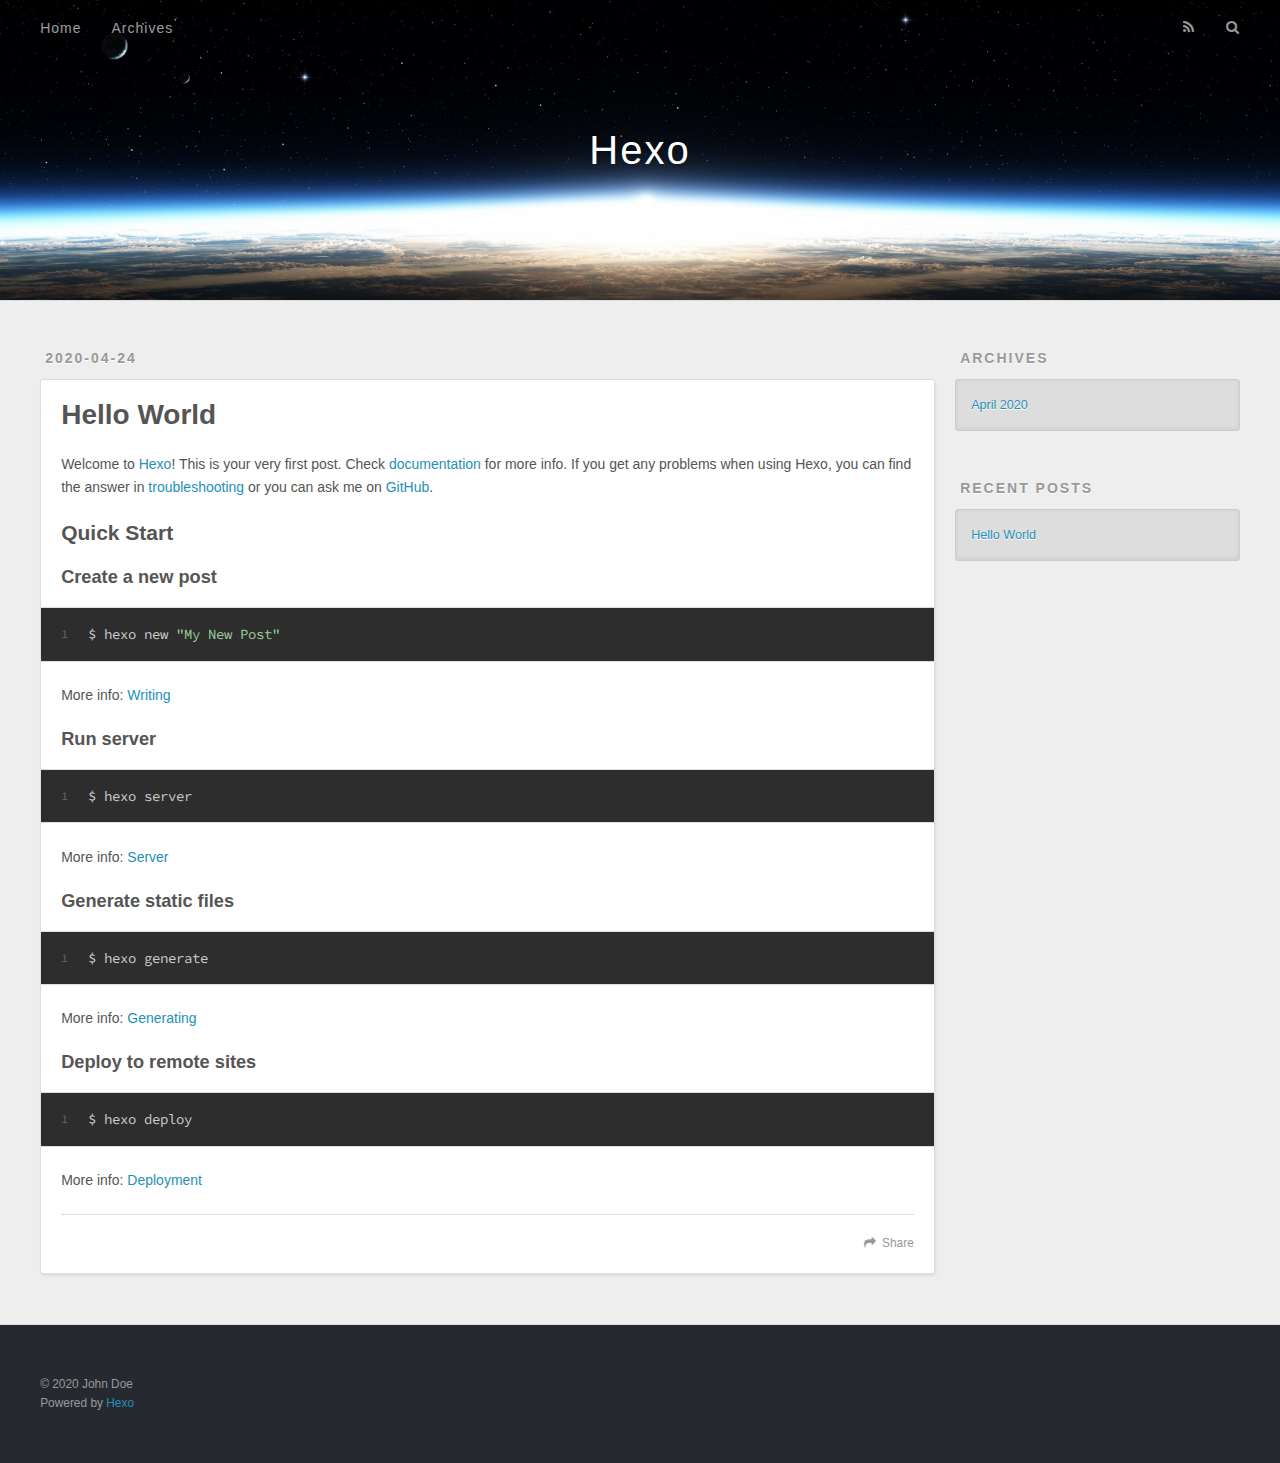
==== index.html @ 661472f0 "Site updated: 2020-04-24 17:27:20" ====
<!DOCTYPE html>
<html>
<head>
  <meta charset="utf-8">
  

  
  <title>Hexo</title>
  <meta name="viewport" content="width=device-width, initial-scale=1, maximum-scale=1">
  <meta property="og:type" content="website">
<meta property="og:title" content="Hexo">
<meta property="og:url" content="http://yoursite.com/index.html">
<meta property="og:site_name" content="Hexo">
<meta property="og:locale" content="en_US">
<meta property="article:author" content="John Doe">
<meta name="twitter:card" content="summary">
  
    <link rel="alternate" href="/atom.xml" title="Hexo" type="application/atom+xml">
  
  
    <link rel="icon" href="/favicon.png">
  
  
    <link href="//fonts.googleapis.com/css?family=Source+Code+Pro" rel="stylesheet" type="text/css">
  
  
<link rel="stylesheet" href="/css/style.css">

<meta name="generator" content="Hexo 4.2.0"></head>

<body>
  <div id="container">
    <div id="wrap">
      <header id="header">
  <div id="banner"></div>
  <div id="header-outer" class="outer">
    <div id="header-title" class="inner">
      <h1 id="logo-wrap">
        <a href="/" id="logo">Hexo</a>
      </h1>
      
    </div>
    <div id="header-inner" class="inner">
      <nav id="main-nav">
        <a id="main-nav-toggle" class="nav-icon"></a>
        
          <a class="main-nav-link" href="/">Home</a>
        
          <a class="main-nav-link" href="/archives">Archives</a>
        
      </nav>
      <nav id="sub-nav">
        
          <a id="nav-rss-link" class="nav-icon" href="/atom.xml" title="RSS Feed"></a>
        
        <a id="nav-search-btn" class="nav-icon" title="Search"></a>
      </nav>
      <div id="search-form-wrap">
        <form action="//google.com/search" method="get" accept-charset="UTF-8" class="search-form"><input type="search" name="q" class="search-form-input" placeholder="Search"><button type="submit" class="search-form-submit">&#xF002;</button><input type="hidden" name="sitesearch" value="http://yoursite.com"></form>
      </div>
    </div>
  </div>
</header>
      <div class="outer">
        <section id="main">
  
    <article id="post-hello-world" class="article article-type-post" itemscope itemprop="blogPost">
  <div class="article-meta">
    <a href="/2020/04/24/hello-world/" class="article-date">
  <time datetime="2020-04-24T09:10:06.999Z" itemprop="datePublished">2020-04-24</time>
</a>
    
  </div>
  <div class="article-inner">
    
    
      <header class="article-header">
        
  
    <h1 itemprop="name">
      <a class="article-title" href="/2020/04/24/hello-world/">Hello World</a>
    </h1>
  

      </header>
    
    <div class="article-entry" itemprop="articleBody">
      
        <p>Welcome to <a href="https://hexo.io/" target="_blank" rel="noopener">Hexo</a>! This is your very first post. Check <a href="https://hexo.io/docs/" target="_blank" rel="noopener">documentation</a> for more info. If you get any problems when using Hexo, you can find the answer in <a href="https://hexo.io/docs/troubleshooting.html" target="_blank" rel="noopener">troubleshooting</a> or you can ask me on <a href="https://github.com/hexojs/hexo/issues" target="_blank" rel="noopener">GitHub</a>.</p>
<h2 id="Quick-Start"><a href="#Quick-Start" class="headerlink" title="Quick Start"></a>Quick Start</h2><h3 id="Create-a-new-post"><a href="#Create-a-new-post" class="headerlink" title="Create a new post"></a>Create a new post</h3><figure class="highlight bash"><table><tr><td class="gutter"><pre><span class="line">1</span><br></pre></td><td class="code"><pre><span class="line">$ hexo new <span class="string">"My New Post"</span></span><br></pre></td></tr></table></figure>

<p>More info: <a href="https://hexo.io/docs/writing.html" target="_blank" rel="noopener">Writing</a></p>
<h3 id="Run-server"><a href="#Run-server" class="headerlink" title="Run server"></a>Run server</h3><figure class="highlight bash"><table><tr><td class="gutter"><pre><span class="line">1</span><br></pre></td><td class="code"><pre><span class="line">$ hexo server</span><br></pre></td></tr></table></figure>

<p>More info: <a href="https://hexo.io/docs/server.html" target="_blank" rel="noopener">Server</a></p>
<h3 id="Generate-static-files"><a href="#Generate-static-files" class="headerlink" title="Generate static files"></a>Generate static files</h3><figure class="highlight bash"><table><tr><td class="gutter"><pre><span class="line">1</span><br></pre></td><td class="code"><pre><span class="line">$ hexo generate</span><br></pre></td></tr></table></figure>

<p>More info: <a href="https://hexo.io/docs/generating.html" target="_blank" rel="noopener">Generating</a></p>
<h3 id="Deploy-to-remote-sites"><a href="#Deploy-to-remote-sites" class="headerlink" title="Deploy to remote sites"></a>Deploy to remote sites</h3><figure class="highlight bash"><table><tr><td class="gutter"><pre><span class="line">1</span><br></pre></td><td class="code"><pre><span class="line">$ hexo deploy</span><br></pre></td></tr></table></figure>

<p>More info: <a href="https://hexo.io/docs/one-command-deployment.html" target="_blank" rel="noopener">Deployment</a></p>

      
    </div>
    <footer class="article-footer">
      <a data-url="http://yoursite.com/2020/04/24/hello-world/" data-id="ck9dz8aa70000ig4uckw71p41" class="article-share-link">Share</a>
      
      
    </footer>
  </div>
  
</article>


  


</section>
        
          <aside id="sidebar">
  
    

  
    

  
    
  
    
  <div class="widget-wrap">
    <h3 class="widget-title">Archives</h3>
    <div class="widget">
      <ul class="archive-list"><li class="archive-list-item"><a class="archive-list-link" href="/archives/2020/04/">April 2020</a></li></ul>
    </div>
  </div>


  
    
  <div class="widget-wrap">
    <h3 class="widget-title">Recent Posts</h3>
    <div class="widget">
      <ul>
        
          <li>
            <a href="/2020/04/24/hello-world/">Hello World</a>
          </li>
        
      </ul>
    </div>
  </div>

  
</aside>
        
      </div>
      <footer id="footer">
  
  <div class="outer">
    <div id="footer-info" class="inner">
      &copy; 2020 John Doe<br>
      Powered by <a href="http://hexo.io/" target="_blank">Hexo</a>
    </div>
  </div>
</footer>
    </div>
    <nav id="mobile-nav">
  
    <a href="/" class="mobile-nav-link">Home</a>
  
    <a href="/archives" class="mobile-nav-link">Archives</a>
  
</nav>
    

<script src="//ajax.googleapis.com/ajax/libs/jquery/2.0.3/jquery.min.js"></script>


  
<link rel="stylesheet" href="/fancybox/jquery.fancybox.css">

  
<script src="/fancybox/jquery.fancybox.pack.js"></script>




<script src="/js/script.js"></script>




  </div>
</body>
</html>
---- css/style.css ----
body {
  width: 100%;
}
body:before,
body:after {
  content: "";
  display: table;
}
body:after {
  clear: both;
}
html,
body,
div,
span,
applet,
object,
iframe,
h1,
h2,
h3,
h4,
h5,
h6,
p,
blockquote,
pre,
a,
abbr,
acronym,
address,
big,
cite,
code,
del,
dfn,
em,
img,
ins,
kbd,
q,
s,
samp,
small,
strike,
strong,
sub,
sup,
tt,
var,
dl,
dt,
dd,
ol,
ul,
li,
fieldset,
form,
label,
legend,
table,
caption,
tbody,
tfoot,
thead,
tr,
th,
td {
  margin: 0;
  padding: 0;
  border: 0;
  outline: 0;
  font-weight: inherit;
  font-style: inherit;
  font-family: inherit;
  font-size: 100%;
  vertical-align: baseline;
}
body {
  line-height: 1;
  color: #000;
  background: #fff;
}
ol,
ul {
  list-style: none;
}
table {
  border-collapse: separate;
  border-spacing: 0;
  vertical-align: middle;
}
caption,
th,
td {
  text-align: left;
  font-weight: normal;
  vertical-align: middle;
}
a img {
  border: none;
}
input,
button {
  margin: 0;
  padding: 0;
}
input::-moz-focus-inner,
button::-moz-focus-inner {
  border: 0;
  padding: 0;
}
@font-face {
  font-family: FontAwesome;
  font-style: normal;
  font-weight: normal;
  src: url("fonts/fontawesome-webfont.eot?v=#4.0.3");
  src: url("fonts/fontawesome-webfont.eot?#iefix&v=#4.0.3") format("embedded-opentype"), url("fonts/fontawesome-webfont.woff?v=#4.0.3") format("woff"), url("fonts/fontawesome-webfont.ttf?v=#4.0.3") format("truetype"), url("fonts/fontawesome-webfont.svg#fontawesomeregular?v=#4.0.3") format("svg");
}
html,
body,
#container {
  height: 100%;
}
body {
  background: #eee;
  font: 14px -apple-system, BlinkMacSystemFont, "Segoe UI", "Roboto", "Oxygen", "Ubuntu", "Cantarell", "Fira Sans", "Droid Sans", "Helvetica Neue", sans-serif;
  -webkit-text-size-adjust: 100%;
}
.outer {
  max-width: 1220px;
  margin: 0 auto;
  padding: 0 20px;
}
.outer:before,
.outer:after {
  content: "";
  display: table;
}
.outer:after {
  clear: both;
}
.inner {
  display: inline;
  float: left;
  width: 98.33333333333333%;
  margin: 0 0.833333333333333%;
}
.left,
.alignleft {
  float: left;
}
.right,
.alignright {
  float: right;
}
.clear {
  clear: both;
}
#container {
  position: relative;
}
.mobile-nav-on {
  overflow: hidden;
}
#wrap {
  height: 100%;
  width: 100%;
  position: absolute;
  top: 0;
  left: 0;
  -webkit-transition: 0.2s ease-out;
  -moz-transition: 0.2s ease-out;
  -ms-transition: 0.2s ease-out;
  transition: 0.2s ease-out;
  z-index: 1;
  background: #eee;
}
.mobile-nav-on #wrap {
  left: 280px;
}
@media screen and (min-width: 768px) {
  #main {
    display: inline;
    float: left;
    width: 73.33333333333333%;
    margin: 0 0.833333333333333%;
  }
}
.article-date,
.article-category-link,
.archive-year,
.widget-title {
  text-decoration: none;
  text-transform: uppercase;
  letter-spacing: 2px;
  color: #999;
  margin-bottom: 1em;
  margin-left: 5px;
  line-height: 1em;
  text-shadow: 0 1px #fff;
  font-weight: bold;
}
.article-inner,
.archive-article-inner {
  background: #fff;
  -webkit-box-shadow: 1px 2px 3px #ddd;
  box-shadow: 1px 2px 3px #ddd;
  border: 1px solid #ddd;
  border-radius: 3px;
}
.article-entry h1,
.widget h1 {
  font-size: 2em;
}
.article-entry h2,
.widget h2 {
  font-size: 1.5em;
}
.article-entry h3,
.widget h3 {
  font-size: 1.3em;
}
.article-entry h4,
.widget h4 {
  font-size: 1.2em;
}
.article-entry h5,
.widget h5 {
  font-size: 1em;
}
.article-entry h6,
.widget h6 {
  font-size: 1em;
  color: #999;
}
.article-entry hr,
.widget hr {
  border: 1px dashed #ddd;
}
.article-entry strong,
.widget strong {
  font-weight: bold;
}
.article-entry em,
.widget em,
.article-entry cite,
.widget cite {
  font-style: italic;
}
.article-entry sup,
.widget sup,
.article-entry sub,
.widget sub {
  font-size: 0.75em;
  line-height: 0;
  position: relative;
  vertical-align: baseline;
}
.article-entry sup,
.widget sup {
  top: -0.5em;
}
.article-entry sub,
.widget sub {
  bottom: -0.2em;
}
.article-entry small,
.widget small {
  font-size: 0.85em;
}
.article-entry acronym,
.widget acronym,
.article-entry abbr,
.widget abbr {
  border-bottom: 1px dotted;
}
.article-entry ul,
.widget ul,
.article-entry ol,
.widget ol,
.article-entry dl,
.widget dl {
  margin: 0 20px;
  line-height: 1.6em;
}
.article-entry ul ul,
.widget ul ul,
.article-entry ol ul,
.widget ol ul,
.article-entry ul ol,
.widget ul ol,
.article-entry ol ol,
.widget ol ol {
  margin-top: 0;
  margin-bottom: 0;
}
.article-entry ul,
.widget ul {
  list-style: disc;
}
.article-entry ol,
.widget ol {
  list-style: decimal;
}
.article-entry dt,
.widget dt {
  font-weight: bold;
}
#header {
  height: 300px;
  position: relative;
  border-bottom: 1px solid #ddd;
}
#header:before,
#header:after {
  content: "";
  position: absolute;
  left: 0;
  right: 0;
  height: 40px;
}
#header:before {
  top: 0;
  background: -webkit-linear-gradient(rgba(0,0,0,0.2), transparent);
  background: -moz-linear-gradient(rgba(0,0,0,0.2), transparent);
  background: -ms-linear-gradient(rgba(0,0,0,0.2), transparent);
  background: linear-gradient(rgba(0,0,0,0.2), transparent);
}
#header:after {
  bottom: 0;
  background: -webkit-linear-gradient(transparent, rgba(0,0,0,0.2));
  background: -moz-linear-gradient(transparent, rgba(0,0,0,0.2));
  background: -ms-linear-gradient(transparent, rgba(0,0,0,0.2));
  background: linear-gradient(transparent, rgba(0,0,0,0.2));
}
#header-outer {
  height: 100%;
  position: relative;
}
#header-inner {
  position: relative;
  overflow: hidden;
}
#banner {
  position: absolute;
  top: 0;
  left: 0;
  width: 100%;
  height: 100%;
  background: url("images/banner.jpg") center #000;
  -webkit-background-size: cover;
  -moz-background-size: cover;
  background-size: cover;
  z-index: -1;
}
#header-title {
  text-align: center;
  height: 40px;
  position: absolute;
  top: 50%;
  left: 0;
  margin-top: -20px;
}
#logo,
#subtitle {
  text-decoration: none;
  color: #fff;
  font-weight: 300;
  text-shadow: 0 1px 4px rgba(0,0,0,0.3);
}
#logo {
  font-size: 40px;
  line-height: 40px;
  letter-spacing: 2px;
}
#subtitle {
  font-size: 16px;
  line-height: 16px;
  letter-spacing: 1px;
}
#subtitle-wrap {
  margin-top: 16px;
}
#main-nav {
  float: left;
  margin-left: -15px;
}
.nav-icon,
.main-nav-link {
  float: left;
  color: #fff;
  opacity: 0.6;
  text-decoration: none;
  text-shadow: 0 1px rgba(0,0,0,0.2);
  -webkit-transition: opacity 0.2s;
  -moz-transition: opacity 0.2s;
  -ms-transition: opacity 0.2s;
  transition: opacity 0.2s;
  display: block;
  padding: 20px 15px;
}
.nav-icon:hover,
.main-nav-link:hover {
  opacity: 1;
}
.nav-icon {
  font-family: FontAwesome;
  text-align: center;
  font-size: 14px;
  width: 14px;
  height: 14px;
  padding: 20px 15px;
  position: relative;
  cursor: pointer;
}
.main-nav-link {
  font-weight: 300;
  letter-spacing: 1px;
}
@media screen and (max-width: 479px) {
  .main-nav-link {
    display: none;
  }
}
#main-nav-toggle {
  display: none;
}
#main-nav-toggle:before {
  content: "\f0c9";
}
@media screen and (max-width: 479px) {
  #main-nav-toggle {
    display: block;
  }
}
#sub-nav {
  float: right;
  margin-right: -15px;
}
#nav-rss-link:before {
  content: "\f09e";
}
#nav-search-btn:before {
  content: "\f002";
}
#search-form-wrap {
  position: absolute;
  top: 15px;
  width: 150px;
  height: 30px;
  right: -150px;
  opacity: 0;
  -webkit-transition: 0.2s ease-out;
  -moz-transition: 0.2s ease-out;
  -ms-transition: 0.2s ease-out;
  transition: 0.2s ease-out;
}
#search-form-wrap.on {
  opacity: 1;
  right: 0;
}
@media screen and (max-width: 479px) {
  #search-form-wrap {
    width: 100%;
    right: -100%;
  }
}
.search-form {
  position: absolute;
  top: 0;
  left: 0;
  right: 0;
  background: #fff;
  padding: 5px 15px;
  border-radius: 15px;
  -webkit-box-shadow: 0 0 10px rgba(0,0,0,0.3);
  box-shadow: 0 0 10px rgba(0,0,0,0.3);
}
.search-form-input {
  border: none;
  background: none;
  color: #555;
  width: 100%;
  font: 13px -apple-system, BlinkMacSystemFont, "Segoe UI", "Roboto", "Oxygen", "Ubuntu", "Cantarell", "Fira Sans", "Droid Sans", "Helvetica Neue", sans-serif;
  outline: none;
}
.search-form-input::-webkit-search-results-decoration,
.search-form-input::-webkit-search-cancel-button {
  -webkit-appearance: none;
}
.search-form-submit {
  position: absolute;
  top: 50%;
  right: 10px;
  margin-top: -7px;
  font: 13px FontAwesome;
  border: none;
  background: none;
  color: #bbb;
  cursor: pointer;
}
.search-form-submit:hover,
.search-form-submit:focus {
  color: #777;
}
.article {
  margin: 50px 0;
}
.article-inner {
  overflow: hidden;
}
.article-meta:before,
.article-meta:after {
  content: "";
  display: table;
}
.article-meta:after {
  clear: both;
}
.article-date {
  float: left;
}
.article-category {
  float: left;
  line-height: 1em;
  color: #ccc;
  text-shadow: 0 1px #fff;
  margin-left: 8px;
}
.article-category:before {
  content: "\2022";
}
.article-category-link {
  margin: 0 12px 1em;
}
.article-header {
  padding: 20px 20px 0;
}
.article-title {
  text-decoration: none;
  font-size: 2em;
  font-weight: bold;
  color: #555;
  line-height: 1.1em;
  -webkit-transition: color 0.2s;
  -moz-transition: color 0.2s;
  -ms-transition: color 0.2s;
  transition: color 0.2s;
}
a.article-title:hover {
  color: #258fb8;
}
.article-entry {
  color: #555;
  padding: 0 20px;
}
.article-entry:before,
.article-entry:after {
  content: "";
  display: table;
}
.article-entry:after {
  clear: both;
}
.article-entry p,
.article-entry table {
  line-height: 1.6em;
  margin: 1.6em 0;
}
.article-entry h1,
.article-entry h2,
.article-entry h3,
.article-entry h4,
.article-entry h5,
.article-entry h6 {
  font-weight: bold;
}
.article-entry h1,
.article-entry h2,
.article-entry h3,
.article-entry h4,
.article-entry h5,
.article-entry h6 {
  line-height: 1.1em;
  margin: 1.1em 0;
}
.article-entry a {
  color: #258fb8;
  text-decoration: none;
}
.article-entry a:hover {
  text-decoration: underline;
}
.article-entry ul,
.article-entry ol,
.article-entry dl {
  margin-top: 1.6em;
  margin-bottom: 1.6em;
}
.article-entry img,
.article-entry video {
  max-width: 100%;
  height: auto;
  display: block;
  margin: auto;
}
.article-entry iframe {
  border: none;
}
.article-entry table {
  width: 100%;
  border-collapse: collapse;
  border-spacing: 0;
}
.article-entry th {
  font-weight: bold;
  border-bottom: 3px solid #ddd;
  padding-bottom: 0.5em;
}
.article-entry td {
  border-bottom: 1px solid #ddd;
  padding: 10px 0;
}
.article-entry blockquote {
  font-family: Georgia, "Times New Roman", serif;
  font-size: 1.4em;
  margin: 1.6em 20px;
  text-align: center;
}
.article-entry blockquote footer {
  font-size: 14px;
  margin: 1.6em 0;
  font-family: -apple-system, BlinkMacSystemFont, "Segoe UI", "Roboto", "Oxygen", "Ubuntu", "Cantarell", "Fira Sans", "Droid Sans", "Helvetica Neue", sans-serif;
}
.article-entry blockquote footer cite:before {
  content: "—";
  padding: 0 0.5em;
}
.article-entry .pullquote {
  text-align: left;
  width: 45%;
  margin: 0;
}
.article-entry .pullquote.left {
  margin-left: 0.5em;
  margin-right: 1em;
}
.article-entry .pullquote.right {
  margin-right: 0.5em;
  margin-left: 1em;
}
.article-entry .caption {
  color: #999;
  display: block;
  font-size: 0.9em;
  margin-top: 0.5em;
  position: relative;
  text-align: center;
}
.article-entry .video-container {
  position: relative;
  padding-top: 56.25%;
  height: 0;
  overflow: hidden;
}
.article-entry .video-container iframe,
.article-entry .video-container object,
.article-entry .video-container embed {
  position: absolute;
  top: 0;
  left: 0;
  width: 100%;
  height: 100%;
  margin-top: 0;
}
.article-more-link a {
  display: inline-block;
  line-height: 1em;
  padding: 6px 15px;
  border-radius: 15px;
  background: #eee;
  color: #999;
  text-shadow: 0 1px #fff;
  text-decoration: none;
}
.article-more-link a:hover {
  background: #258fb8;
  color: #fff;
  text-decoration: none;
  text-shadow: 0 1px #1e7293;
}
.article-footer {
  font-size: 0.85em;
  line-height: 1.6em;
  border-top: 1px solid #ddd;
  padding-top: 1.6em;
  margin: 0 20px 20px;
}
.article-footer:before,
.article-footer:after {
  content: "";
  display: table;
}
.article-footer:after {
  clear: both;
}
.article-footer a {
  color: #999;
  text-decoration: none;
}
.article-footer a:hover {
  color: #555;
}
.article-tag-list-item {
  float: left;
  margin-right: 10px;
}
.article-tag-list-link:before {
  content: "#";
}
.article-comment-link {
  float: right;
}
.article-comment-link:before {
  content: "\f075";
  font-family: FontAwesome;
  padding-right: 8px;
}
.article-share-link {
  cursor: pointer;
  float: right;
  margin-left: 20px;
}
.article-share-link:before {
  content: "\f064";
  font-family: FontAwesome;
  padding-right: 6px;
}
#article-nav {
  position: relative;
}
#article-nav:before,
#article-nav:after {
  content: "";
  display: table;
}
#article-nav:after {
  clear: both;
}
@media screen and (min-width: 768px) {
  #article-nav {
    margin: 50px 0;
  }
  #article-nav:before {
    width: 8px;
    height: 8px;
    position: absolute;
    top: 50%;
    left: 50%;
    margin-top: -4px;
    margin-left: -4px;
    content: "";
    border-radius: 50%;
    background: #ddd;
    -webkit-box-shadow: 0 1px 2px #fff;
    box-shadow: 0 1px 2px #fff;
  }
}
.article-nav-link-wrap {
  text-decoration: none;
  text-shadow: 0 1px #fff;
  color: #999;
  -webkit-box-sizing: border-box;
  -moz-box-sizing: border-box;
  box-sizing: border-box;
  margin-top: 50px;
  text-align: center;
  display: block;
}
.article-nav-link-wrap:hover {
  color: #555;
}
@media screen and (min-width: 768px) {
  .article-nav-link-wrap {
    width: 50%;
    margin-top: 0;
  }
}
@media screen and (min-width: 768px) {
  #article-nav-newer {
    float: left;
    text-align: right;
    padding-right: 20px;
  }
}
@media screen and (min-width: 768px) {
  #article-nav-older {
    float: right;
    text-align: left;
    padding-left: 20px;
  }
}
.article-nav-caption {
  text-transform: uppercase;
  letter-spacing: 2px;
  color: #ddd;
  line-height: 1em;
  font-weight: bold;
}
#article-nav-newer .article-nav-caption {
  margin-right: -2px;
}
.article-nav-title {
  font-size: 0.85em;
  line-height: 1.6em;
  margin-top: 0.5em;
}
.article-share-box {
  position: absolute;
  display: none;
  background: #fff;
  -webkit-box-shadow: 1px 2px 10px rgba(0,0,0,0.2);
  box-shadow: 1px 2px 10px rgba(0,0,0,0.2);
  border-radius: 3px;
  margin-left: -145px;
  overflow: hidden;
  z-index: 1;
}
.article-share-box.on {
  display: block;
}
.article-share-input {
  width: 100%;
  background: none;
  -webkit-box-sizing: border-box;
  -moz-box-sizing: border-box;
  box-sizing: border-box;
  font: 14px -apple-system, BlinkMacSystemFont, "Segoe UI", "Roboto", "Oxygen", "Ubuntu", "Cantarell", "Fira Sans", "Droid Sans", "Helvetica Neue", sans-serif;
  padding: 0 15px;
  color: #555;
  outline: none;
  border: 1px solid #ddd;
  border-radius: 3px 3px 0 0;
  height: 36px;
  line-height: 36px;
}
.article-share-links {
  background: #eee;
}
.article-share-links:before,
.article-share-links:after {
  content: "";
  display: table;
}
.article-share-links:after {
  clear: both;
}
.article-share-twitter,
.article-share-facebook,
.article-share-pinterest,
.article-share-google {
  width: 50px;
  height: 36px;
  display: block;
  float: left;
  position: relative;
  color: #999;
  text-shadow: 0 1px #fff;
}
.article-share-twitter:before,
.article-share-facebook:before,
.article-share-pinterest:before,
.article-share-google:before {
  font-size: 20px;
  font-family: FontAwesome;
  width: 20px;
  height: 20px;
  position: absolute;
  top: 50%;
  left: 50%;
  margin-top: -10px;
  margin-left: -10px;
  text-align: center;
}
.article-share-twitter:hover,
.article-share-facebook:hover,
.article-share-pinterest:hover,
.article-share-google:hover {
  color: #fff;
}
.article-share-twitter:before {
  content: "\f099";
}
.article-share-twitter:hover {
  background: #00aced;
  text-shadow: 0 1px #008abe;
}
.article-share-facebook:before {
  content: "\f09a";
}
.article-share-facebook:hover {
  background: #3b5998;
  text-shadow: 0 1px #2f477a;
}
.article-share-pinterest:before {
  content: "\f0d2";
}
.article-share-pinterest:hover {
  background: #cb2027;
  text-shadow: 0 1px #a21a1f;
}
.article-share-google:before {
  content: "\f0d5";
}
.article-share-google:hover {
  background: #dd4b39;
  text-shadow: 0 1px #be3221;
}
.article-gallery {
  background: #000;
  position: relative;
}
.article-gallery-photos {
  position: relative;
  overflow: hidden;
}
.article-gallery-img {
  display: none;
  max-width: 100%;
}
.article-gallery-img:first-child {
  display: block;
}
.article-gallery-img.loaded {
  position: absolute;
  display: block;
}
.article-gallery-img img {
  display: block;
  max-width: 100%;
  margin: 0 auto;
}
#comments {
  background: #fff;
  -webkit-box-shadow: 1px 2px 3px #ddd;
  box-shadow: 1px 2px 3px #ddd;
  padding: 20px;
  border: 1px solid #ddd;
  border-radius: 3px;
  margin: 50px 0;
}
#comments a {
  color: #258fb8;
}
.archives-wrap {
  margin: 50px 0;
}
.archives:before,
.archives:after {
  content: "";
  display: table;
}
.archives:after {
  clear: both;
}
.archive-year-wrap {
  margin-bottom: 1em;
}
.archives {
  -webkit-column-gap: 10px;
  -moz-column-gap: 10px;
  column-gap: 10px;
}
@media screen and (min-width: 480px) and (max-width: 767px) {
  .archives {
    -webkit-column-count: 2;
    -moz-column-count: 2;
    column-count: 2;
  }
}
@media screen and (min-width: 768px) {
  .archives {
    -webkit-column-count: 3;
    -moz-column-count: 3;
    column-count: 3;
  }
}
.archive-article {
  -webkit-column-break-inside: avoid;
  page-break-inside: avoid;
  overflow: hidden;
  break-inside: avoid-column;
}
.archive-article-inner {
  padding: 10px;
  margin-bottom: 15px;
}
.archive-article-title {
  text-decoration: none;
  font-weight: bold;
  color: #555;
  -webkit-transition: color 0.2s;
  -moz-transition: color 0.2s;
  -ms-transition: color 0.2s;
  transition: color 0.2s;
  line-height: 1.6em;
}
.archive-article-title:hover {
  color: #258fb8;
}
.archive-article-footer {
  margin-top: 1em;
}
.archive-article-date {
  color: #999;
  text-decoration: none;
  font-size: 0.85em;
  line-height: 1em;
  margin-bottom: 0.5em;
  display: block;
}
#page-nav {
  margin: 50px auto;
  background: #fff;
  -webkit-box-shadow: 1px 2px 3px #ddd;
  box-shadow: 1px 2px 3px #ddd;
  border: 1px solid #ddd;
  border-radius: 3px;
  text-align: center;
  color: #999;
  overflow: hidden;
}
#page-nav:before,
#page-nav:after {
  content: "";
  display: table;
}
#page-nav:after {
  clear: both;
}
#page-nav a,
#page-nav span {
  padding: 10px 20px;
  line-height: 1;
  height: 2ex;
}
#page-nav a {
  color: #999;
  text-decoration: none;
}
#page-nav a:hover {
  background: #999;
  color: #fff;
}
#page-nav .prev {
  float: left;
}
#page-nav .next {
  float: right;
}
#page-nav .page-number {
  display: inline-block;
}
@media screen and (max-width: 479px) {
  #page-nav .page-number {
    display: none;
  }
}
#page-nav .current {
  color: #555;
  font-weight: bold;
}
#page-nav .space {
  color: #ddd;
}
#footer {
  background: #262a30;
  padding: 50px 0;
  border-top: 1px solid #ddd;
  color: #999;
}
#footer a {
  color: #258fb8;
  text-decoration: none;
}
#footer a:hover {
  text-decoration: underline;
}
#footer-info {
  line-height: 1.6em;
  font-size: 0.85em;
}
.article-entry pre,
.article-entry .highlight {
  background: #2d2d2d;
  margin: 0 -20px;
  padding: 15px 20px;
  border-style: solid;
  border-color: #ddd;
  border-width: 1px 0;
  overflow: auto;
  color: #ccc;
  line-height: 22.400000000000002px;
}
.article-entry .highlight .gutter pre,
.article-entry .gist .gist-file .gist-data .line-numbers {
  color: #666;
  font-size: 0.85em;
}
.article-entry pre,
.article-entry code {
  font-family: "Source Code Pro", Consolas, Monaco, Menlo, Consolas, monospace;
}
.article-entry code {
  background: #eee;
  text-shadow: 0 1px #fff;
  padding: 0 0.3em;
}
.article-entry pre code {
  background: none;
  text-shadow: none;
  padding: 0;
}
.article-entry .highlight pre {
  border: none;
  margin: 0;
  padding: 0;
}
.article-entry .highlight table {
  margin: 0;
  width: auto;
}
.article-entry .highlight td {
  border: none;
  padding: 0;
}
.article-entry .highlight figcaption {
  font-size: 0.85em;
  color: #999;
  line-height: 1em;
  margin-bottom: 1em;
}
.article-entry .highlight figcaption:before,
.article-entry .highlight figcaption:after {
  content: "";
  display: table;
}
.article-entry .highlight figcaption:after {
  clear: both;
}
.article-entry .highlight figcaption a {
  float: right;
}
.article-entry .highlight .gutter pre {
  text-align: right;
  padding-right: 20px;
}
.article-entry .highlight .line {
  height: 22.400000000000002px;
}
.article-entry .highlight .line.marked {
  background: #515151;
}
.article-entry .gist {
  margin: 0 -20px;
  border-style: solid;
  border-color: #ddd;
  border-width: 1px 0;
  background: #2d2d2d;
  padding: 15px 20px 15px 0;
}
.article-entry .gist .gist-file {
  border: none;
  font-family: "Source Code Pro", Consolas, Monaco, Menlo, Consolas, monospace;
  margin: 0;
}
.article-entry .gist .gist-file .gist-data {
  background: none;
  border: none;
}
.article-entry .gist .gist-file .gist-data .line-numbers {
  background: none;
  border: none;
  padding: 0 20px 0 0;
}
.article-entry .gist .gist-file .gist-data .line-data {
  padding: 0 !important;
}
.article-entry .gist .gist-file .highlight {
  margin: 0;
  padding: 0;
  border: none;
}
.article-entry .gist .gist-file .gist-meta {
  background: #2d2d2d;
  color: #999;
  font: 0.85em -apple-system, BlinkMacSystemFont, "Segoe UI", "Roboto", "Oxygen", "Ubuntu", "Cantarell", "Fira Sans", "Droid Sans", "Helvetica Neue", sans-serif;
  text-shadow: 0 0;
  padding: 0;
  margin-top: 1em;
  margin-left: 20px;
}
.article-entry .gist .gist-file .gist-meta a {
  color: #258fb8;
  font-weight: normal;
}
.article-entry .gist .gist-file .gist-meta a:hover {
  text-decoration: underline;
}
pre .comment,
pre .title {
  color: #999;
}
pre .variable,
pre .attribute,
pre .tag,
pre .regexp,
pre .ruby .constant,
pre .xml .tag .title,
pre .xml .pi,
pre .xml .doctype,
pre .html .doctype,
pre .css .id,
pre .css .class,
pre .css .pseudo {
  color: #f2777a;
}
pre .number,
pre .preprocessor,
pre .built_in,
pre .literal,
pre .params,
pre .constant {
  color: #f99157;
}
pre .class,
pre .ruby .class .title,
pre .css .rules .attribute {
  color: #9c9;
}
pre .string,
pre .value,
pre .inheritance,
pre .header,
pre .ruby .symbol,
pre .xml .cdata {
  color: #9c9;
}
pre .css .hexcolor {
  color: #6cc;
}
pre .function,
pre .python .decorator,
pre .python .title,
pre .ruby .function .title,
pre .ruby .title .keyword,
pre .perl .sub,
pre .javascript .title,
pre .coffeescript .title {
  color: #69c;
}
pre .keyword,
pre .javascript .function {
  color: #c9c;
}
@media screen and (max-width: 479px) {
  #mobile-nav {
    position: absolute;
    top: 0;
    left: 0;
    width: 280px;
    height: 100%;
    background: #191919;
    border-right: 1px solid #fff;
  }
}
@media screen and (max-width: 479px) {
  .mobile-nav-link {
    display: block;
    color: #999;
    text-decoration: none;
    padding: 15px 20px;
    font-weight: bold;
  }
  .mobile-nav-link:hover {
    color: #fff;
  }
}
@media screen and (min-width: 768px) {
  #sidebar {
    display: inline;
    float: left;
    width: 23.333333333333332%;
    margin: 0 0.833333333333333%;
  }
}
.widget-wrap {
  margin: 50px 0;
}
.widget {
  color: #777;
  text-shadow: 0 1px #fff;
  background: #ddd;
  -webkit-box-shadow: 0 -1px 4px #ccc inset;
  box-shadow: 0 -1px 4px #ccc inset;
  border: 1px solid #ccc;
  padding: 15px;
  border-radius: 3px;
}
.widget a {
  color: #258fb8;
  text-decoration: none;
}
.widget a:hover {
  text-decoration: underline;
}
.widget ul ul,
.widget ol ul,
.widget dl ul,
.widget ul ol,
.widget ol ol,
.widget dl ol,
.widget ul dl,
.widget ol dl,
.widget dl dl {
  margin-left: 15px;
  list-style: disc;
}
.widget {
  line-height: 1.6em;
  word-wrap: break-word;
  font-size: 0.9em;
}
.widget ul,
.widget ol {
  list-style: none;
  margin: 0;
}
.widget ul ul,
.widget ol ul,
.widget ul ol,
.widget ol ol {
  margin: 0 20px;
}
.widget ul ul,
.widget ol ul {
  list-style: disc;
}
.widget ul ol,
.widget ol ol {
  list-style: decimal;
}
.category-list-count,
.tag-list-count,
.archive-list-count {
  padding-left: 5px;
  color: #999;
  font-size: 0.85em;
}
.category-list-count:before,
.tag-list-count:before,
.archive-list-count:before {
  content: "(";
}
.category-list-count:after,
.tag-list-count:after,
.archive-list-count:after {
  content: ")";
}
.tagcloud a {
  margin-right: 5px;
  display: inline-block;
}
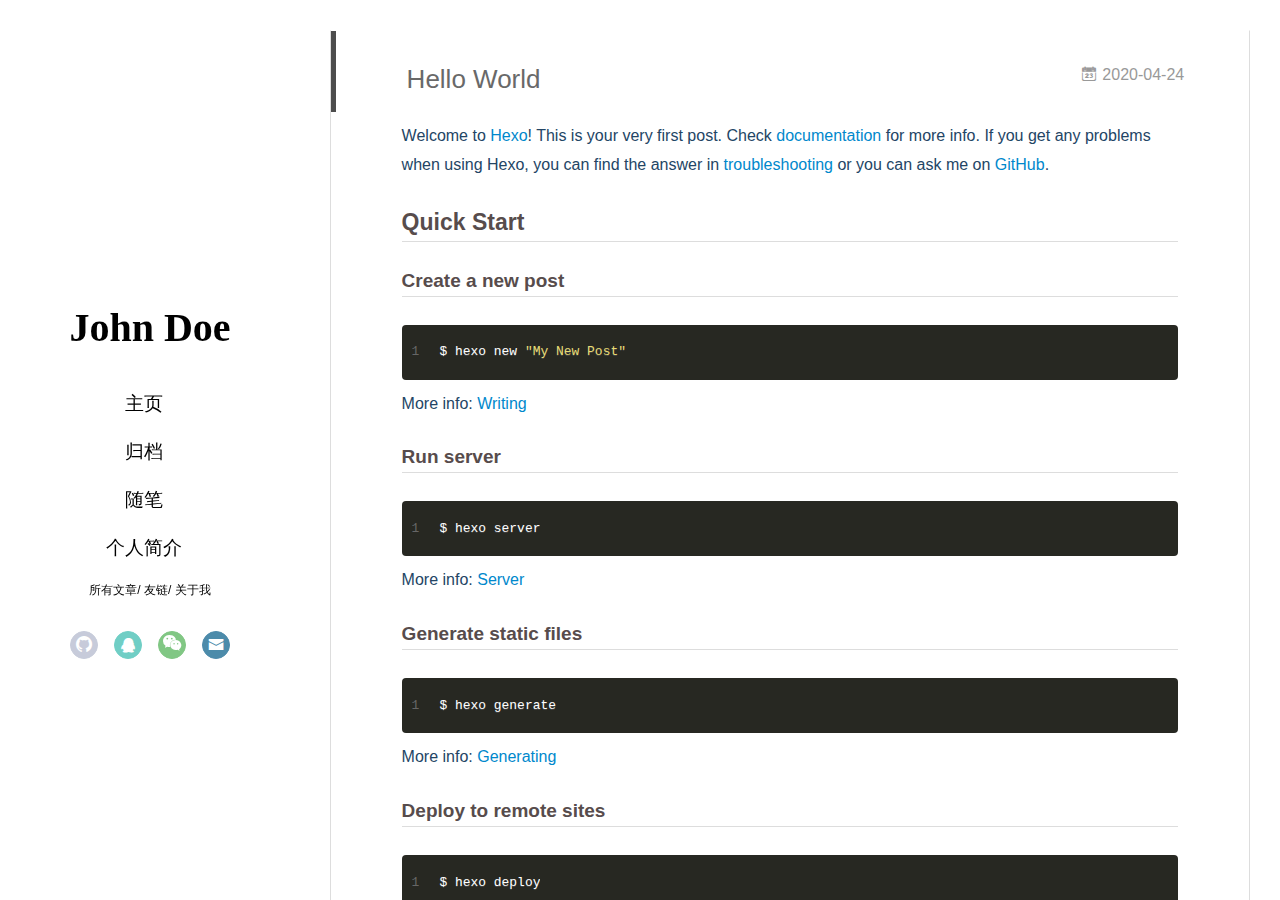
==== commit bfcd385d: "Site updated: 2020-04-24 17:28:37" ====
--- a/index.html
+++ b/index.html
@@ -3,8 +3,9 @@
 <head>
   <meta charset="utf-8">
   
-
-  
+  <meta name="renderer" content="webkit">
+  <meta http-equiv="X-UA-Compatible" content="IE=edge" >
+  <link rel="dns-prefetch" href="http://yoursite.com">
   <title>Hexo</title>
   <meta name="viewport" content="width=device-width, initial-scale=1, maximum-scale=1">
   <meta property="og:type" content="website">
@@ -15,76 +16,222 @@
 <meta property="article:author" content="John Doe">
 <meta name="twitter:card" content="summary">
   
-    <link rel="alternate" href="/atom.xml" title="Hexo" type="application/atom+xml">
-  
-  
-    <link rel="icon" href="/favicon.png">
-  
-  
-    <link href="//fonts.googleapis.com/css?family=Source+Code+Pro" rel="stylesheet" type="text/css">
-  
-  
-<link rel="stylesheet" href="/css/style.css">
+    <link rel="alternative" href="/atom.xml" title="Hexo" type="application/atom+xml">
+  
+  
+  <link rel="stylesheet" type="text/css" href="/./main.0cf68a.css">
+  <style type="text/css">
+  
+    #container.show {
+      background: radial-gradient(#00000 1, #00000 0.6);
+    }
+  </style>
+  
+
+  
 
 <meta name="generator" content="Hexo 4.2.0"></head>
 
 <body>
-  <div id="container">
-    <div id="wrap">
-      <header id="header">
-  <div id="banner"></div>
-  <div id="header-outer" class="outer">
-    <div id="header-title" class="inner">
-      <h1 id="logo-wrap">
-        <a href="/" id="logo">Hexo</a>
-      </h1>
-      
-    </div>
-    <div id="header-inner" class="inner">
-      <nav id="main-nav">
-        <a id="main-nav-toggle" class="nav-icon"></a>
-        
-          <a class="main-nav-link" href="/">Home</a>
-        
-          <a class="main-nav-link" href="/archives">Archives</a>
-        
-      </nav>
-      <nav id="sub-nav">
-        
-          <a id="nav-rss-link" class="nav-icon" href="/atom.xml" title="RSS Feed"></a>
-        
-        <a id="nav-search-btn" class="nav-icon" title="Search"></a>
-      </nav>
-      <div id="search-form-wrap">
-        <form action="//google.com/search" method="get" accept-charset="UTF-8" class="search-form"><input type="search" name="q" class="search-form-input" placeholder="Search"><button type="submit" class="search-form-submit">&#xF002;</button><input type="hidden" name="sitesearch" value="http://yoursite.com"></form>
-      </div>
-    </div>
-  </div>
-</header>
-      <div class="outer">
-        <section id="main">
-  
-    <article id="post-hello-world" class="article article-type-post" itemscope itemprop="blogPost">
-  <div class="article-meta">
-    <a href="/2020/04/24/hello-world/" class="article-date">
-  <time datetime="2020-04-24T09:10:06.999Z" itemprop="datePublished">2020-04-24</time>
-</a>
-    
-  </div>
+  <div id="container" q-class="show:isCtnShow">
+    <canvas id="anm-canvas" class="anm-canvas"></canvas>
+    <div class="left-col" q-class="show:isShow">
+      
+
+<!-- 左侧边栏（上半部分）不设置背景颜色开始 -->
+
+<div class="overlay" style="background: #00000">
+
+<!--  <div class="overlay" >  --> 
+
+<!-- 左侧边栏（上半部分）不设置背景颜色结束 -->
+
+</div>
+<div class="intrude-less">
+	<header id="header" class="inner">
+		<a href="/" class="profilepic">
+			<img src="" class="js-avatar">
+		</a>
+		<hgroup>
+		  <h1 class="header-author" style="font-weight:700"><a href="/">John Doe</a></h1>
+		</hgroup>
+		
+
+
+		<nav class="header-menu">
+			<ul>
+			
+				<li style="margin-bottom: 15px;font-weight:500"><a href="/">主页</a></li>
+	        
+				<li style="margin-bottom: 15px;font-weight:500"><a href="/archives/index.html">归档</a></li>
+	        
+				<li style="margin-bottom: 15px;font-weight:500"><a href="/tags/%E9%9A%8F%E7%AC%94/">随笔</a></li>
+	        
+				<li style="margin-bottom: 15px;font-weight:500"><a href="/">个人简介</a></li>
+	        
+			</ul>
+		</nav>
+
+
+<!-- 设置总文章数开始 -->
+		<!-- <nav>
+   			 总文章数 1
+		</nav> -->
+
+<!-- 设置总文章数结束 -->
+		
+
+		<nav class="header-smart-menu">
+    		
+    			
+    			<a q-on="click: openSlider(e, 'innerArchive')" href="javascript:void(0)">所有文章</a>
+    			
+            
+    			
+    			<a q-on="click: openSlider(e, 'friends')" href="javascript:void(0)">友链</a>
+    			
+            
+    			
+    			<a q-on="click: openSlider(e, 'aboutme')" href="javascript:void(0)">关于我</a>
+    			
+            
+		</nav>
+		<nav class="header-nav">
+			<div class="social">
+				
+					<a class="github" target="_blank" href="/null" title="github"><i class="icon-github"></i></a>
+		        
+					<a class="qq" target="_blank" href="/null" title="qq"><i class="icon-qq"></i></a>
+		        
+					<a class="weixin" target="_blank" href="/null" title="weixin"><i class="icon-weixin"></i></a>
+		        
+					<a class="mail" target="_blank" href="/null" title="mail"><i class="icon-mail"></i></a>
+		        
+			</div>
+
+<!-- 网易云音乐插件 -->
+			
+				<div style="position:absolute; bottom:120px left:auto; width:85%">
+			<iframe frameborder="no" border="0" marginwidth="0" marginheight="0" width=300 height=86 src="//music.163.com/outchain/player?type=2&id=1300076307&auto=1&height=32"></iframe>
+	</div>
+
+
+		</nav>
+	</header>		
+</div>
+
+    </div>
+    <div class="mid-col" q-class="show:isShow,hide:isShow|isFalse">
+      
+<nav id="mobile-nav">
+
+  	<!-- <div class="overlay js-overlay" style="background: #00000"></div> -->
+	<div class="overlay js-overlay"></div>
+
+
+	<div class="btnctn js-mobile-btnctn">
+  		<div class="slider-trigger list" q-on="click: openSlider(e)"><i class="icon icon-sort"></i></div>
+	</div>
+	<div class="intrude-less">
+		<header id="header" class="inner">
+			<div class="profilepic">
+				<img src="" class="js-avatar">
+			</div>
+			<hgroup>
+			  <h1 class="header-author js-header-author">John Doe</h1>
+			</hgroup>
+			
+			
+			
+				
+			
+				
+			
+				
+			
+				
+			
+			
+			
+			<nav class="header-nav">
+				<div class="social">
+					
+						<a class="github" target="_blank" href="/null" title="github"><i class="icon-github"></i></a>
+			        
+						<a class="qq" target="_blank" href="/null" title="qq"><i class="icon-qq"></i></a>
+			        
+						<a class="weixin" target="_blank" href="/null" title="weixin"><i class="icon-weixin"></i></a>
+			        
+						<a class="mail" target="_blank" href="/null" title="mail"><i class="icon-mail"></i></a>
+			        
+				</div>
+			</nav>
+
+			<nav class="header-menu js-header-menu">
+				<ul style="width: 70%">
+				
+				
+					<li style="width: 25%"><a href="/">主页</a></li>
+		        
+					<li style="width: 25%"><a href="/archives/index.html">归档</a></li>
+		        
+					<li style="width: 25%"><a href="/tags/%E9%9A%8F%E7%AC%94/">随笔</a></li>
+		        
+					<li style="width: 25%"><a href="/">个人简介</a></li>
+		        
+				</ul>
+			</nav>
+		</header>				
+	</div>
+	<div class="mobile-mask" style="display:none" q-show="isShow"></div>
+</nav>
+
+      <div id="wrapper" class="body-wrap">
+        <div class="menu-l">
+          <div class="canvas-wrap">
+            <canvas data-colors="#eaeaea" data-sectionHeight="100" data-contentId="js-content" id="myCanvas1" class="anm-canvas"></canvas>
+          </div>
+          <div id="js-content" class="content-ll">
+            
+  
+    <article id="post-hello-world" class="article article-type-post  article-index" itemscope itemprop="blogPost">
   <div class="article-inner">
     
-    
       <header class="article-header">
-        
+      
   
     <h1 itemprop="name">
       <a class="article-title" href="/2020/04/24/hello-world/">Hello World</a>
     </h1>
   
-
+	
+
+
+<!--显示阅读次数-->
+<!-- 
+ -->
+<!--显示阅读次数完毕-->
+
+
+        
+        <a href="/2020/04/24/hello-world/" class="archive-article-date">
+  	<time datetime="2020-04-24T09:10:06.999Z" itemprop="datePublished"><i class="icon-calendar icon"></i>2020-04-24</time>
+</a>
+        
       </header>
     
     <div class="article-entry" itemprop="articleBody">
+
+
+<!-- 版权说明开始 -->
+
+      
+      
+        <div class="topdeclare" hidden="hidden"></div>
+      
+
+<!--  版权说明结束 -->
+
       
         <p>Welcome to <a href="https://hexo.io/" target="_blank" rel="noopener">Hexo</a>! This is your very first post. Check <a href="https://hexo.io/docs/" target="_blank" rel="noopener">documentation</a> for more info. If you get any problems when using Hexo, you can find the answer in <a href="https://hexo.io/docs/troubleshooting.html" target="_blank" rel="noopener">troubleshooting</a> or you can ask me on <a href="https://github.com/hexojs/hexo/issues" target="_blank" rel="noopener">GitHub</a>.</p>
 <h2 id="Quick-Start"><a href="#Quick-Start" class="headerlink" title="Quick Start"></a>Quick Start</h2><h3 id="Create-a-new-post"><a href="#Create-a-new-post" class="headerlink" title="Create a new post"></a>Create a new post</h3><figure class="highlight bash"><table><tr><td class="gutter"><pre><span class="line">1</span><br></pre></td><td class="code"><pre><span class="line">$ hexo new <span class="string">"My New Post"</span></span><br></pre></td></tr></table></figure>
@@ -101,96 +248,322 @@
 <p>More info: <a href="https://hexo.io/docs/one-command-deployment.html" target="_blank" rel="noopener">Deployment</a></p>
 
       
-    </div>
-    <footer class="article-footer">
-      <a data-url="http://yoursite.com/2020/04/24/hello-world/" data-id="ck9dz8aa70000ig4uckw71p41" class="article-share-link">Share</a>
-      
-      
-    </footer>
+
+      
+    </div>
+    <div class="article-info article-info-index">
+      
+      
+      
+
+      
+        <p class="article-more-link">
+          <a class="article-more-a" href="/2020/04/24/hello-world/">展开全文 >></a>
+        </p>
+      
+
+      
+      <div class="clearfix"></div>
+    </div>
   </div>
-  
 </article>
 
-
-  
-
-
-</section>
-        
-          <aside id="sidebar">
-  
-    
-
-  
-    
-
-  
-    
-  
-    
-  <div class="widget-wrap">
-    <h3 class="widget-title">Archives</h3>
-    <div class="widget">
-      <ul class="archive-list"><li class="archive-list-item"><a class="archive-list-link" href="/archives/2020/04/">April 2020</a></li></ul>
-    </div>
-  </div>
-
-
-  
-    
-  <div class="widget-wrap">
-    <h3 class="widget-title">Recent Posts</h3>
-    <div class="widget">
-      <ul>
-        
-          <li>
-            <a href="/2020/04/24/hello-world/">Hello World</a>
-          </li>
-        
-      </ul>
-    </div>
-  </div>
-
-  
+<aside class="wrap-side-operation">
+    <div class="mod-side-operation">
+        
+        <div class="jump-container" id="js-jump-container" style="display:none;">
+            <a href="javascript:void(0)" class="mod-side-operation__jump-to-top">
+                <i class="icon-font icon-back"></i>
+            </a>
+            <div id="js-jump-plan-container" class="jump-plan-container" style="top: -11px;">
+                <i class="icon-font icon-plane jump-plane"></i>
+            </div>
+        </div>
+        
+        
+    </div>
 </aside>
-        
+
+
+
+
+
+  <div id="gitalk-container" style="padding: 0px 30px 0px 30px;"></div> 
+
+<link rel="stylesheet" href="https://cdn.jsdelivr.net/npm/gitalk@1/dist/gitalk.css">
+<script src="https://cdn.jsdelivr.net/npm/gitalk@1/dist/gitalk.min.js"></script>
+<script type="text/javascript">
+
+if(true){
+	var gitalk = new Gitalk({
+  	clientID: '6986f05ebc65def24b60',
+  	clientSecret: '079d41a43df072b4ad8cb8afc33baacf7f36dfba',
+  	repo: 'CCIT18081430141.github.io',
+  	owner: 'CCIT18081430131',
+  	admin: ['CCIT18081430131'],
+  	id: '',
+  	distractionFreeMode: 'true'
+})
+gitalk.render('gitalk-container') 
+}
+</script>
+  
+  
+  
+
+
+          </div>
+        </div>
       </div>
       <footer id="footer">
-  
   <div class="outer">
-    <div id="footer-info" class="inner">
-      &copy; 2020 John Doe<br>
-      Powered by <a href="http://hexo.io/" target="_blank">Hexo</a>
+    <div id="footer-info">
+    	<div class="footer-left">
+    		&copy; 2020 John Doe
+    	</div>
+      	<div class="footer-right">
+      		<a href="http://hexo.io/" target="_blank">Hexo</a>  Theme <a href="https://github.com/litten/hexo-theme-yilia" target="_blank">Yilia</a> by Litten
+      	</div>
     </div>
   </div>
 </footer>
-    </div>
-    <nav id="mobile-nav">
-  
-    <a href="/" class="mobile-nav-link">Home</a>
-  
-    <a href="/archives" class="mobile-nav-link">Archives</a>
-  
-</nav>
-    
-
-<script src="//ajax.googleapis.com/ajax/libs/jquery/2.0.3/jquery.min.js"></script>
-
-
-  
-<link rel="stylesheet" href="/fancybox/jquery.fancybox.css">
-
-  
-<script src="/fancybox/jquery.fancybox.pack.js"></script>
-
-
-
-
-<script src="/js/script.js"></script>
-
-
-
-
+
+<!--页面点击小红心-->
+<script type="text/javascript" src="/love.js"></script>
+
+    </div>
+    <script>
+	var yiliaConfig = {
+		mathjax: false,
+		isHome: true,
+		isPost: false,
+		isArchive: false,
+		isTag: false,
+		isCategory: false,
+		open_in_new: false,
+		toc_hide_index: true,
+		root: "/",
+		innerArchive: true,
+		showTags: true
+	}
+</script>
+
+<script>!function(t){function n(e){if(r[e])return r[e].exports;var i=r[e]={exports:{},id:e,loaded:!1};return t[e].call(i.exports,i,i.exports,n),i.loaded=!0,i.exports}var r={};n.m=t,n.c=r,n.p="./",n(0)}([function(t,n,r){r(195),t.exports=r(191)},function(t,n,r){var e=r(3),i=r(52),o=r(27),u=r(28),c=r(53),f="prototype",a=function(t,n,r){var s,l,h,v,p=t&a.F,d=t&a.G,y=t&a.S,g=t&a.P,b=t&a.B,m=d?e:y?e[n]||(e[n]={}):(e[n]||{})[f],x=d?i:i[n]||(i[n]={}),w=x[f]||(x[f]={});d&&(r=n);for(s in r)l=!p&&m&&void 0!==m[s],h=(l?m:r)[s],v=b&&l?c(h,e):g&&"function"==typeof h?c(Function.call,h):h,m&&u(m,s,h,t&a.U),x[s]!=h&&o(x,s,v),g&&w[s]!=h&&(w[s]=h)};e.core=i,a.F=1,a.G=2,a.S=4,a.P=8,a.B=16,a.W=32,a.U=64,a.R=128,t.exports=a},function(t,n,r){var e=r(6);t.exports=function(t){if(!e(t))throw TypeError(t+" is not an object!");return t}},function(t,n){var r=t.exports="undefined"!=typeof window&&window.Math==Math?window:"undefined"!=typeof self&&self.Math==Math?self:Function("return this")();"number"==typeof __g&&(__g=r)},function(t,n){t.exports=function(t){try{return!!t()}catch(t){return!0}}},function(t,n){var r=t.exports="undefined"!=typeof window&&window.Math==Math?window:"undefined"!=typeof self&&self.Math==Math?self:Function("return this")();"number"==typeof __g&&(__g=r)},function(t,n){t.exports=function(t){return"object"==typeof t?null!==t:"function"==typeof t}},function(t,n,r){var e=r(126)("wks"),i=r(76),o=r(3).Symbol,u="function"==typeof o;(t.exports=function(t){return e[t]||(e[t]=u&&o[t]||(u?o:i)("Symbol."+t))}).store=e},function(t,n){var r={}.hasOwnProperty;t.exports=function(t,n){return r.call(t,n)}},function(t,n,r){var e=r(94),i=r(33);t.exports=function(t){return e(i(t))}},function(t,n,r){t.exports=!r(4)(function(){return 7!=Object.defineProperty({},"a",{get:function(){return 7}}).a})},function(t,n,r){var e=r(2),i=r(167),o=r(50),u=Object.defineProperty;n.f=r(10)?Object.defineProperty:function(t,n,r){if(e(t),n=o(n,!0),e(r),i)try{return u(t,n,r)}catch(t){}if("get"in r||"set"in r)throw TypeError("Accessors not supported!");return"value"in r&&(t[n]=r.value),t}},function(t,n,r){t.exports=!r(18)(function(){return 7!=Object.defineProperty({},"a",{get:function(){return 7}}).a})},function(t,n,r){var e=r(14),i=r(22);t.exports=r(12)?function(t,n,r){return e.f(t,n,i(1,r))}:function(t,n,r){return t[n]=r,t}},function(t,n,r){var e=r(20),i=r(58),o=r(42),u=Object.defineProperty;n.f=r(12)?Object.defineProperty:function(t,n,r){if(e(t),n=o(n,!0),e(r),i)try{return u(t,n,r)}catch(t){}if("get"in r||"set"in r)throw TypeError("Accessors not supported!");return"value"in r&&(t[n]=r.value),t}},function(t,n,r){var e=r(40)("wks"),i=r(23),o=r(5).Symbol,u="function"==typeof o;(t.exports=function(t){return e[t]||(e[t]=u&&o[t]||(u?o:i)("Symbol."+t))}).store=e},function(t,n,r){var e=r(67),i=Math.min;t.exports=function(t){return t>0?i(e(t),9007199254740991):0}},function(t,n,r){var e=r(46);t.exports=function(t){return Object(e(t))}},function(t,n){t.exports=function(t){try{return!!t()}catch(t){return!0}}},function(t,n,r){var e=r(63),i=r(34);t.exports=Object.keys||function(t){return e(t,i)}},function(t,n,r){var e=r(21);t.exports=function(t){if(!e(t))throw TypeError(t+" is not an object!");return t}},function(t,n){t.exports=function(t){return"object"==typeof t?null!==t:"function"==typeof t}},function(t,n){t.exports=function(t,n){return{enumerable:!(1&t),configurable:!(2&t),writable:!(4&t),value:n}}},function(t,n){var r=0,e=Math.random();t.exports=function(t){return"Symbol(".concat(void 0===t?"":t,")_",(++r+e).toString(36))}},function(t,n){var r={}.hasOwnProperty;t.exports=function(t,n){return r.call(t,n)}},function(t,n){var r=t.exports={version:"2.4.0"};"number"==typeof __e&&(__e=r)},function(t,n){t.exports=function(t){if("function"!=typeof t)throw TypeError(t+" is not a function!");return t}},function(t,n,r){var e=r(11),i=r(66);t.exports=r(10)?function(t,n,r){return e.f(t,n,i(1,r))}:function(t,n,r){return t[n]=r,t}},function(t,n,r){var e=r(3),i=r(27),o=r(24),u=r(76)("src"),c="toString",f=Function[c],a=(""+f).split(c);r(52).inspectSource=function(t){return f.call(t)},(t.exports=function(t,n,r,c){var f="function"==typeof r;f&&(o(r,"name")||i(r,"name",n)),t[n]!==r&&(f&&(o(r,u)||i(r,u,t[n]?""+t[n]:a.join(String(n)))),t===e?t[n]=r:c?t[n]?t[n]=r:i(t,n,r):(delete t[n],i(t,n,r)))})(Function.prototype,c,function(){return"function"==typeof this&&this[u]||f.call(this)})},function(t,n,r){var e=r(1),i=r(4),o=r(46),u=function(t,n,r,e){var i=String(o(t)),u="<"+n;return""!==r&&(u+=" "+r+'="'+String(e).replace(/"/g,"&quot;")+'"'),u+">"+i+"</"+n+">"};t.exports=function(t,n){var r={};r[t]=n(u),e(e.P+e.F*i(function(){var n=""[t]('"');return n!==n.toLowerCase()||n.split('"').length>3}),"String",r)}},function(t,n,r){var e=r(115),i=r(46);t.exports=function(t){return e(i(t))}},function(t,n,r){var e=r(116),i=r(66),o=r(30),u=r(50),c=r(24),f=r(167),a=Object.getOwnPropertyDescriptor;n.f=r(10)?a:function(t,n){if(t=o(t),n=u(n,!0),f)try{return a(t,n)}catch(t){}if(c(t,n))return i(!e.f.call(t,n),t[n])}},function(t,n,r){var e=r(24),i=r(17),o=r(145)("IE_PROTO"),u=Object.prototype;t.exports=Object.getPrototypeOf||function(t){return t=i(t),e(t,o)?t[o]:"function"==typeof t.constructor&&t instanceof t.constructor?t.constructor.prototype:t instanceof Object?u:null}},function(t,n){t.exports=function(t){if(void 0==t)throw TypeError("Can't call method on  "+t);return t}},function(t,n){t.exports="constructor,hasOwnProperty,isPrototypeOf,propertyIsEnumerable,toLocaleString,toString,valueOf".split(",")},function(t,n){t.exports={}},function(t,n){t.exports=!0},function(t,n){n.f={}.propertyIsEnumerable},function(t,n,r){var e=r(14).f,i=r(8),o=r(15)("toStringTag");t.exports=function(t,n,r){t&&!i(t=r?t:t.prototype,o)&&e(t,o,{configurable:!0,value:n})}},function(t,n,r){var e=r(40)("keys"),i=r(23);t.exports=function(t){return e[t]||(e[t]=i(t))}},function(t,n,r){var e=r(5),i="__core-js_shared__",o=e[i]||(e[i]={});t.exports=function(t){return o[t]||(o[t]={})}},function(t,n){var r=Math.ceil,e=Math.floor;t.exports=function(t){return isNaN(t=+t)?0:(t>0?e:r)(t)}},function(t,n,r){var e=r(21);t.exports=function(t,n){if(!e(t))return t;var r,i;if(n&&"function"==typeof(r=t.toString)&&!e(i=r.call(t)))return i;if("function"==typeof(r=t.valueOf)&&!e(i=r.call(t)))return i;if(!n&&"function"==typeof(r=t.toString)&&!e(i=r.call(t)))return i;throw TypeError("Can't convert object to primitive value")}},function(t,n,r){var e=r(5),i=r(25),o=r(36),u=r(44),c=r(14).f;t.exports=function(t){var n=i.Symbol||(i.Symbol=o?{}:e.Symbol||{});"_"==t.charAt(0)||t in n||c(n,t,{value:u.f(t)})}},function(t,n,r){n.f=r(15)},function(t,n){var r={}.toString;t.exports=function(t){return r.call(t).slice(8,-1)}},function(t,n){t.exports=function(t){if(void 0==t)throw TypeError("Can't call method on  "+t);return t}},function(t,n,r){var e=r(4);t.exports=function(t,n){return!!t&&e(function(){n?t.call(null,function(){},1):t.call(null)})}},function(t,n,r){var e=r(53),i=r(115),o=r(17),u=r(16),c=r(203);t.exports=function(t,n){var r=1==t,f=2==t,a=3==t,s=4==t,l=6==t,h=5==t||l,v=n||c;return function(n,c,p){for(var d,y,g=o(n),b=i(g),m=e(c,p,3),x=u(b.length),w=0,S=r?v(n,x):f?v(n,0):void 0;x>w;w++)if((h||w in b)&&(d=b[w],y=m(d,w,g),t))if(r)S[w]=y;else if(y)switch(t){case 3:return!0;case 5:return d;case 6:return w;case 2:S.push(d)}else if(s)return!1;return l?-1:a||s?s:S}}},function(t,n,r){var e=r(1),i=r(52),o=r(4);t.exports=function(t,n){var r=(i.Object||{})[t]||Object[t],u={};u[t]=n(r),e(e.S+e.F*o(function(){r(1)}),"Object",u)}},function(t,n,r){var e=r(6);t.exports=function(t,n){if(!e(t))return t;var r,i;if(n&&"function"==typeof(r=t.toString)&&!e(i=r.call(t)))return i;if("function"==typeof(r=t.valueOf)&&!e(i=r.call(t)))return i;if(!n&&"function"==typeof(r=t.toString)&&!e(i=r.call(t)))return i;throw TypeError("Can't convert object to primitive value")}},function(t,n,r){var e=r(5),i=r(25),o=r(91),u=r(13),c="prototype",f=function(t,n,r){var a,s,l,h=t&f.F,v=t&f.G,p=t&f.S,d=t&f.P,y=t&f.B,g=t&f.W,b=v?i:i[n]||(i[n]={}),m=b[c],x=v?e:p?e[n]:(e[n]||{})[c];v&&(r=n);for(a in r)(s=!h&&x&&void 0!==x[a])&&a in b||(l=s?x[a]:r[a],b[a]=v&&"function"!=typeof x[a]?r[a]:y&&s?o(l,e):g&&x[a]==l?function(t){var n=function(n,r,e){if(this instanceof t){switch(arguments.length){case 0:return new t;case 1:return new t(n);case 2:return new t(n,r)}return new t(n,r,e)}return t.apply(this,arguments)};return n[c]=t[c],n}(l):d&&"function"==typeof l?o(Function.call,l):l,d&&((b.virtual||(b.virtual={}))[a]=l,t&f.R&&m&&!m[a]&&u(m,a,l)))};f.F=1,f.G=2,f.S=4,f.P=8,f.B=16,f.W=32,f.U=64,f.R=128,t.exports=f},function(t,n){var r=t.exports={version:"2.4.0"};"number"==typeof __e&&(__e=r)},function(t,n,r){var e=r(26);t.exports=function(t,n,r){if(e(t),void 0===n)return t;switch(r){case 1:return function(r){return t.call(n,r)};case 2:return function(r,e){return t.call(n,r,e)};case 3:return function(r,e,i){return t.call(n,r,e,i)}}return function(){return t.apply(n,arguments)}}},function(t,n,r){var e=r(183),i=r(1),o=r(126)("metadata"),u=o.store||(o.store=new(r(186))),c=function(t,n,r){var i=u.get(t);if(!i){if(!r)return;u.set(t,i=new e)}var o=i.get(n);if(!o){if(!r)return;i.set(n,o=new e)}return o},f=function(t,n,r){var e=c(n,r,!1);return void 0!==e&&e.has(t)},a=function(t,n,r){var e=c(n,r,!1);return void 0===e?void 0:e.get(t)},s=function(t,n,r,e){c(r,e,!0).set(t,n)},l=function(t,n){var r=c(t,n,!1),e=[];return r&&r.forEach(function(t,n){e.push(n)}),e},h=function(t){return void 0===t||"symbol"==typeof t?t:String(t)},v=function(t){i(i.S,"Reflect",t)};t.exports={store:u,map:c,has:f,get:a,set:s,keys:l,key:h,exp:v}},function(t,n,r){"use strict";if(r(10)){var e=r(69),i=r(3),o=r(4),u=r(1),c=r(127),f=r(152),a=r(53),s=r(68),l=r(66),h=r(27),v=r(73),p=r(67),d=r(16),y=r(75),g=r(50),b=r(24),m=r(180),x=r(114),w=r(6),S=r(17),_=r(137),O=r(70),E=r(32),P=r(71).f,j=r(154),F=r(76),M=r(7),A=r(48),N=r(117),T=r(146),I=r(155),k=r(80),L=r(123),R=r(74),C=r(130),D=r(160),U=r(11),W=r(31),G=U.f,B=W.f,V=i.RangeError,z=i.TypeError,q=i.Uint8Array,K="ArrayBuffer",J="Shared"+K,Y="BYTES_PER_ELEMENT",H="prototype",$=Array[H],X=f.ArrayBuffer,Q=f.DataView,Z=A(0),tt=A(2),nt=A(3),rt=A(4),et=A(5),it=A(6),ot=N(!0),ut=N(!1),ct=I.values,ft=I.keys,at=I.entries,st=$.lastIndexOf,lt=$.reduce,ht=$.reduceRight,vt=$.join,pt=$.sort,dt=$.slice,yt=$.toString,gt=$.toLocaleString,bt=M("iterator"),mt=M("toStringTag"),xt=F("typed_constructor"),wt=F("def_constructor"),St=c.CONSTR,_t=c.TYPED,Ot=c.VIEW,Et="Wrong length!",Pt=A(1,function(t,n){return Tt(T(t,t[wt]),n)}),jt=o(function(){return 1===new q(new Uint16Array([1]).buffer)[0]}),Ft=!!q&&!!q[H].set&&o(function(){new q(1).set({})}),Mt=function(t,n){if(void 0===t)throw z(Et);var r=+t,e=d(t);if(n&&!m(r,e))throw V(Et);return e},At=function(t,n){var r=p(t);if(r<0||r%n)throw V("Wrong offset!");return r},Nt=function(t){if(w(t)&&_t in t)return t;throw z(t+" is not a typed array!")},Tt=function(t,n){if(!(w(t)&&xt in t))throw z("It is not a typed array constructor!");return new t(n)},It=function(t,n){return kt(T(t,t[wt]),n)},kt=function(t,n){for(var r=0,e=n.length,i=Tt(t,e);e>r;)i[r]=n[r++];return i},Lt=function(t,n,r){G(t,n,{get:function(){return this._d[r]}})},Rt=function(t){var n,r,e,i,o,u,c=S(t),f=arguments.length,s=f>1?arguments[1]:void 0,l=void 0!==s,h=j(c);if(void 0!=h&&!_(h)){for(u=h.call(c),e=[],n=0;!(o=u.next()).done;n++)e.push(o.value);c=e}for(l&&f>2&&(s=a(s,arguments[2],2)),n=0,r=d(c.length),i=Tt(this,r);r>n;n++)i[n]=l?s(c[n],n):c[n];return i},Ct=function(){for(var t=0,n=arguments.length,r=Tt(this,n);n>t;)r[t]=arguments[t++];return r},Dt=!!q&&o(function(){gt.call(new q(1))}),Ut=function(){return gt.apply(Dt?dt.call(Nt(this)):Nt(this),arguments)},Wt={copyWithin:function(t,n){return D.call(Nt(this),t,n,arguments.length>2?arguments[2]:void 0)},every:function(t){return rt(Nt(this),t,arguments.length>1?arguments[1]:void 0)},fill:function(t){return C.apply(Nt(this),arguments)},filter:function(t){return It(this,tt(Nt(this),t,arguments.length>1?arguments[1]:void 0))},find:function(t){return et(Nt(this),t,arguments.length>1?arguments[1]:void 0)},findIndex:function(t){return it(Nt(this),t,arguments.length>1?arguments[1]:void 0)},forEach:function(t){Z(Nt(this),t,arguments.length>1?arguments[1]:void 0)},indexOf:function(t){return ut(Nt(this),t,arguments.length>1?arguments[1]:void 0)},includes:function(t){return ot(Nt(this),t,arguments.length>1?arguments[1]:void 0)},join:function(t){return vt.apply(Nt(this),arguments)},lastIndexOf:function(t){return st.apply(Nt(this),arguments)},map:function(t){return Pt(Nt(this),t,arguments.length>1?arguments[1]:void 0)},reduce:function(t){return lt.apply(Nt(this),arguments)},reduceRight:function(t){return ht.apply(Nt(this),arguments)},reverse:function(){for(var t,n=this,r=Nt(n).length,e=Math.floor(r/2),i=0;i<e;)t=n[i],n[i++]=n[--r],n[r]=t;return n},some:function(t){return nt(Nt(this),t,arguments.length>1?arguments[1]:void 0)},sort:function(t){return pt.call(Nt(this),t)},subarray:function(t,n){var r=Nt(this),e=r.length,i=y(t,e);return new(T(r,r[wt]))(r.buffer,r.byteOffset+i*r.BYTES_PER_ELEMENT,d((void 0===n?e:y(n,e))-i))}},Gt=function(t,n){return It(this,dt.call(Nt(this),t,n))},Bt=function(t){Nt(this);var n=At(arguments[1],1),r=this.length,e=S(t),i=d(e.length),o=0;if(i+n>r)throw V(Et);for(;o<i;)this[n+o]=e[o++]},Vt={entries:function(){return at.call(Nt(this))},keys:function(){return ft.call(Nt(this))},values:function(){return ct.call(Nt(this))}},zt=function(t,n){return w(t)&&t[_t]&&"symbol"!=typeof n&&n in t&&String(+n)==String(n)},qt=function(t,n){return zt(t,n=g(n,!0))?l(2,t[n]):B(t,n)},Kt=function(t,n,r){return!(zt(t,n=g(n,!0))&&w(r)&&b(r,"value"))||b(r,"get")||b(r,"set")||r.configurable||b(r,"writable")&&!r.writable||b(r,"enumerable")&&!r.enumerable?G(t,n,r):(t[n]=r.value,t)};St||(W.f=qt,U.f=Kt),u(u.S+u.F*!St,"Object",{getOwnPropertyDescriptor:qt,defineProperty:Kt}),o(function(){yt.call({})})&&(yt=gt=function(){return vt.call(this)});var Jt=v({},Wt);v(Jt,Vt),h(Jt,bt,Vt.values),v(Jt,{slice:Gt,set:Bt,constructor:function(){},toString:yt,toLocaleString:Ut}),Lt(Jt,"buffer","b"),Lt(Jt,"byteOffset","o"),Lt(Jt,"byteLength","l"),Lt(Jt,"length","e"),G(Jt,mt,{get:function(){return this[_t]}}),t.exports=function(t,n,r,f){f=!!f;var a=t+(f?"Clamped":"")+"Array",l="Uint8Array"!=a,v="get"+t,p="set"+t,y=i[a],g=y||{},b=y&&E(y),m=!y||!c.ABV,S={},_=y&&y[H],j=function(t,r){var e=t._d;return e.v[v](r*n+e.o,jt)},F=function(t,r,e){var i=t._d;f&&(e=(e=Math.round(e))<0?0:e>255?255:255&e),i.v[p](r*n+i.o,e,jt)},M=function(t,n){G(t,n,{get:function(){return j(this,n)},set:function(t){return F(this,n,t)},enumerable:!0})};m?(y=r(function(t,r,e,i){s(t,y,a,"_d");var o,u,c,f,l=0,v=0;if(w(r)){if(!(r instanceof X||(f=x(r))==K||f==J))return _t in r?kt(y,r):Rt.call(y,r);o=r,v=At(e,n);var p=r.byteLength;if(void 0===i){if(p%n)throw V(Et);if((u=p-v)<0)throw V(Et)}else if((u=d(i)*n)+v>p)throw V(Et);c=u/n}else c=Mt(r,!0),u=c*n,o=new X(u);for(h(t,"_d",{b:o,o:v,l:u,e:c,v:new Q(o)});l<c;)M(t,l++)}),_=y[H]=O(Jt),h(_,"constructor",y)):L(function(t){new y(null),new y(t)},!0)||(y=r(function(t,r,e,i){s(t,y,a);var o;return w(r)?r instanceof X||(o=x(r))==K||o==J?void 0!==i?new g(r,At(e,n),i):void 0!==e?new g(r,At(e,n)):new g(r):_t in r?kt(y,r):Rt.call(y,r):new g(Mt(r,l))}),Z(b!==Function.prototype?P(g).concat(P(b)):P(g),function(t){t in y||h(y,t,g[t])}),y[H]=_,e||(_.constructor=y));var A=_[bt],N=!!A&&("values"==A.name||void 0==A.name),T=Vt.values;h(y,xt,!0),h(_,_t,a),h(_,Ot,!0),h(_,wt,y),(f?new y(1)[mt]==a:mt in _)||G(_,mt,{get:function(){return a}}),S[a]=y,u(u.G+u.W+u.F*(y!=g),S),u(u.S,a,{BYTES_PER_ELEMENT:n,from:Rt,of:Ct}),Y in _||h(_,Y,n),u(u.P,a,Wt),R(a),u(u.P+u.F*Ft,a,{set:Bt}),u(u.P+u.F*!N,a,Vt),u(u.P+u.F*(_.toString!=yt),a,{toString:yt}),u(u.P+u.F*o(function(){new y(1).slice()}),a,{slice:Gt}),u(u.P+u.F*(o(function(){return[1,2].toLocaleString()!=new y([1,2]).toLocaleString()})||!o(function(){_.toLocaleString.call([1,2])})),a,{toLocaleString:Ut}),k[a]=N?A:T,e||N||h(_,bt,T)}}else t.exports=function(){}},function(t,n){var r={}.toString;t.exports=function(t){return r.call(t).slice(8,-1)}},function(t,n,r){var e=r(21),i=r(5).document,o=e(i)&&e(i.createElement);t.exports=function(t){return o?i.createElement(t):{}}},function(t,n,r){t.exports=!r(12)&&!r(18)(function(){return 7!=Object.defineProperty(r(57)("div"),"a",{get:function(){return 7}}).a})},function(t,n,r){"use strict";var e=r(36),i=r(51),o=r(64),u=r(13),c=r(8),f=r(35),a=r(96),s=r(38),l=r(103),h=r(15)("iterator"),v=!([].keys&&"next"in[].keys()),p="keys",d="values",y=function(){return this};t.exports=function(t,n,r,g,b,m,x){a(r,n,g);var w,S,_,O=function(t){if(!v&&t in F)return F[t];switch(t){case p:case d:return function(){return new r(this,t)}}return function(){return new r(this,t)}},E=n+" Iterator",P=b==d,j=!1,F=t.prototype,M=F[h]||F["@@iterator"]||b&&F[b],A=M||O(b),N=b?P?O("entries"):A:void 0,T="Array"==n?F.entries||M:M;if(T&&(_=l(T.call(new t)))!==Object.prototype&&(s(_,E,!0),e||c(_,h)||u(_,h,y)),P&&M&&M.name!==d&&(j=!0,A=function(){return M.call(this)}),e&&!x||!v&&!j&&F[h]||u(F,h,A),f[n]=A,f[E]=y,b)if(w={values:P?A:O(d),keys:m?A:O(p),entries:N},x)for(S in w)S in F||o(F,S,w[S]);else i(i.P+i.F*(v||j),n,w);return w}},function(t,n,r){var e=r(20),i=r(100),o=r(34),u=r(39)("IE_PROTO"),c=function(){},f="prototype",a=function(){var t,n=r(57)("iframe"),e=o.length;for(n.style.display="none",r(93).appendChild(n),n.src="javascript:",t=n.contentWindow.document,t.open(),t.write("<script>document.F=Object<\/script>"),t.close(),a=t.F;e--;)delete a[f][o[e]];return a()};t.exports=Object.create||function(t,n){var r;return null!==t?(c[f]=e(t),r=new c,c[f]=null,r[u]=t):r=a(),void 0===n?r:i(r,n)}},function(t,n,r){var e=r(63),i=r(34).concat("length","prototype");n.f=Object.getOwnPropertyNames||function(t){return e(t,i)}},function(t,n){n.f=Object.getOwnPropertySymbols},function(t,n,r){var e=r(8),i=r(9),o=r(90)(!1),u=r(39)("IE_PROTO");t.exports=function(t,n){var r,c=i(t),f=0,a=[];for(r in c)r!=u&&e(c,r)&&a.push(r);for(;n.length>f;)e(c,r=n[f++])&&(~o(a,r)||a.push(r));return a}},function(t,n,r){t.exports=r(13)},function(t,n,r){var e=r(76)("meta"),i=r(6),o=r(24),u=r(11).f,c=0,f=Object.isExtensible||function(){return!0},a=!r(4)(function(){return f(Object.preventExtensions({}))}),s=function(t){u(t,e,{value:{i:"O"+ ++c,w:{}}})},l=function(t,n){if(!i(t))return"symbol"==typeof t?t:("string"==typeof t?"S":"P")+t;if(!o(t,e)){if(!f(t))return"F";if(!n)return"E";s(t)}return t[e].i},h=function(t,n){if(!o(t,e)){if(!f(t))return!0;if(!n)return!1;s(t)}return t[e].w},v=function(t){return a&&p.NEED&&f(t)&&!o(t,e)&&s(t),t},p=t.exports={KEY:e,NEED:!1,fastKey:l,getWeak:h,onFreeze:v}},function(t,n){t.exports=function(t,n){return{enumerable:!(1&t),configurable:!(2&t),writable:!(4&t),value:n}}},function(t,n){var r=Math.ceil,e=Math.floor;t.exports=function(t){return isNaN(t=+t)?0:(t>0?e:r)(t)}},function(t,n){t.exports=function(t,n,r,e){if(!(t instanceof n)||void 0!==e&&e in t)throw TypeError(r+": incorrect invocation!");return t}},function(t,n){t.exports=!1},function(t,n,r){var e=r(2),i=r(173),o=r(133),u=r(145)("IE_PROTO"),c=function(){},f="prototype",a=function(){var t,n=r(132)("iframe"),e=o.length;for(n.style.display="none",r(135).appendChild(n),n.src="javascript:",t=n.contentWindow.document,t.open(),t.write("<script>document.F=Object<\/script>"),t.close(),a=t.F;e--;)delete a[f][o[e]];return a()};t.exports=Object.create||function(t,n){var r;return null!==t?(c[f]=e(t),r=new c,c[f]=null,r[u]=t):r=a(),void 0===n?r:i(r,n)}},function(t,n,r){var e=r(175),i=r(133).concat("length","prototype");n.f=Object.getOwnPropertyNames||function(t){return e(t,i)}},function(t,n,r){var e=r(175),i=r(133);t.exports=Object.keys||function(t){return e(t,i)}},function(t,n,r){var e=r(28);t.exports=function(t,n,r){for(var i in n)e(t,i,n[i],r);return t}},function(t,n,r){"use strict";var e=r(3),i=r(11),o=r(10),u=r(7)("species");t.exports=function(t){var n=e[t];o&&n&&!n[u]&&i.f(n,u,{configurable:!0,get:function(){return this}})}},function(t,n,r){var e=r(67),i=Math.max,o=Math.min;t.exports=function(t,n){return t=e(t),t<0?i(t+n,0):o(t,n)}},function(t,n){var r=0,e=Math.random();t.exports=function(t){return"Symbol(".concat(void 0===t?"":t,")_",(++r+e).toString(36))}},function(t,n,r){var e=r(33);t.exports=function(t){return Object(e(t))}},function(t,n,r){var e=r(7)("unscopables"),i=Array.prototype;void 0==i[e]&&r(27)(i,e,{}),t.exports=function(t){i[e][t]=!0}},function(t,n,r){var e=r(53),i=r(169),o=r(137),u=r(2),c=r(16),f=r(154),a={},s={},n=t.exports=function(t,n,r,l,h){var v,p,d,y,g=h?function(){return t}:f(t),b=e(r,l,n?2:1),m=0;if("function"!=typeof g)throw TypeError(t+" is not iterable!");if(o(g)){for(v=c(t.length);v>m;m++)if((y=n?b(u(p=t[m])[0],p[1]):b(t[m]))===a||y===s)return y}else for(d=g.call(t);!(p=d.next()).done;)if((y=i(d,b,p.value,n))===a||y===s)return y};n.BREAK=a,n.RETURN=s},function(t,n){t.exports={}},function(t,n,r){var e=r(11).f,i=r(24),o=r(7)("toStringTag");t.exports=function(t,n,r){t&&!i(t=r?t:t.prototype,o)&&e(t,o,{configurable:!0,value:n})}},function(t,n,r){var e=r(1),i=r(46),o=r(4),u=r(150),c="["+u+"]",f="​+",a=RegExp("^"+c+c+"*"),s=RegExp(c+c+"*$"),l=function(t,n,r){var i={},c=o(function(){return!!u[t]()||f[t]()!=f}),a=i[t]=c?n(h):u[t];r&&(i[r]=a),e(e.P+e.F*c,"String",i)},h=l.trim=function(t,n){return t=String(i(t)),1&n&&(t=t.replace(a,"")),2&n&&(t=t.replace(s,"")),t};t.exports=l},function(t,n,r){t.exports={default:r(86),__esModule:!0}},function(t,n,r){t.exports={default:r(87),__esModule:!0}},function(t,n,r){"use strict";function e(t){return t&&t.__esModule?t:{default:t}}n.__esModule=!0;var i=r(84),o=e(i),u=r(83),c=e(u),f="function"==typeof c.default&&"symbol"==typeof o.default?function(t){return typeof t}:function(t){return t&&"function"==typeof c.default&&t.constructor===c.default&&t!==c.default.prototype?"symbol":typeof t};n.default="function"==typeof c.default&&"symbol"===f(o.default)?function(t){return void 0===t?"undefined":f(t)}:function(t){return t&&"function"==typeof c.default&&t.constructor===c.default&&t!==c.default.prototype?"symbol":void 0===t?"undefined":f(t)}},function(t,n,r){r(110),r(108),r(111),r(112),t.exports=r(25).Symbol},function(t,n,r){r(109),r(113),t.exports=r(44).f("iterator")},function(t,n){t.exports=function(t){if("function"!=typeof t)throw TypeError(t+" is not a function!");return t}},function(t,n){t.exports=function(){}},function(t,n,r){var e=r(9),i=r(106),o=r(105);t.exports=function(t){return function(n,r,u){var c,f=e(n),a=i(f.length),s=o(u,a);if(t&&r!=r){for(;a>s;)if((c=f[s++])!=c)return!0}else for(;a>s;s++)if((t||s in f)&&f[s]===r)return t||s||0;return!t&&-1}}},function(t,n,r){var e=r(88);t.exports=function(t,n,r){if(e(t),void 0===n)return t;switch(r){case 1:return function(r){return t.call(n,r)};case 2:return function(r,e){return t.call(n,r,e)};case 3:return function(r,e,i){return t.call(n,r,e,i)}}return function(){return t.apply(n,arguments)}}},function(t,n,r){var e=r(19),i=r(62),o=r(37);t.exports=function(t){var n=e(t),r=i.f;if(r)for(var u,c=r(t),f=o.f,a=0;c.length>a;)f.call(t,u=c[a++])&&n.push(u);return n}},function(t,n,r){t.exports=r(5).document&&document.documentElement},function(t,n,r){var e=r(56);t.exports=Object("z").propertyIsEnumerable(0)?Object:function(t){return"String"==e(t)?t.split(""):Object(t)}},function(t,n,r){var e=r(56);t.exports=Array.isArray||function(t){return"Array"==e(t)}},function(t,n,r){"use strict";var e=r(60),i=r(22),o=r(38),u={};r(13)(u,r(15)("iterator"),function(){return this}),t.exports=function(t,n,r){t.prototype=e(u,{next:i(1,r)}),o(t,n+" Iterator")}},function(t,n){t.exports=function(t,n){return{value:n,done:!!t}}},function(t,n,r){var e=r(19),i=r(9);t.exports=function(t,n){for(var r,o=i(t),u=e(o),c=u.length,f=0;c>f;)if(o[r=u[f++]]===n)return r}},function(t,n,r){var e=r(23)("meta"),i=r(21),o=r(8),u=r(14).f,c=0,f=Object.isExtensible||function(){return!0},a=!r(18)(function(){return f(Object.preventExtensions({}))}),s=function(t){u(t,e,{value:{i:"O"+ ++c,w:{}}})},l=function(t,n){if(!i(t))return"symbol"==typeof t?t:("string"==typeof t?"S":"P")+t;if(!o(t,e)){if(!f(t))return"F";if(!n)return"E";s(t)}return t[e].i},h=function(t,n){if(!o(t,e)){if(!f(t))return!0;if(!n)return!1;s(t)}return t[e].w},v=function(t){return a&&p.NEED&&f(t)&&!o(t,e)&&s(t),t},p=t.exports={KEY:e,NEED:!1,fastKey:l,getWeak:h,onFreeze:v}},function(t,n,r){var e=r(14),i=r(20),o=r(19);t.exports=r(12)?Object.defineProperties:function(t,n){i(t);for(var r,u=o(n),c=u.length,f=0;c>f;)e.f(t,r=u[f++],n[r]);return t}},function(t,n,r){var e=r(37),i=r(22),o=r(9),u=r(42),c=r(8),f=r(58),a=Object.getOwnPropertyDescriptor;n.f=r(12)?a:function(t,n){if(t=o(t),n=u(n,!0),f)try{return a(t,n)}catch(t){}if(c(t,n))return i(!e.f.call(t,n),t[n])}},function(t,n,r){var e=r(9),i=r(61).f,o={}.toString,u="object"==typeof window&&window&&Object.getOwnPropertyNames?Object.getOwnPropertyNames(window):[],c=function(t){try{return i(t)}catch(t){return u.slice()}};t.exports.f=function(t){return u&&"[object Window]"==o.call(t)?c(t):i(e(t))}},function(t,n,r){var e=r(8),i=r(77),o=r(39)("IE_PROTO"),u=Object.prototype;t.exports=Object.getPrototypeOf||function(t){return t=i(t),e(t,o)?t[o]:"function"==typeof t.constructor&&t instanceof t.constructor?t.constructor.prototype:t instanceof Object?u:null}},function(t,n,r){var e=r(41),i=r(33);t.exports=function(t){return function(n,r){var o,u,c=String(i(n)),f=e(r),a=c.length;return f<0||f>=a?t?"":void 0:(o=c.charCodeAt(f),o<55296||o>56319||f+1===a||(u=c.charCodeAt(f+1))<56320||u>57343?t?c.charAt(f):o:t?c.slice(f,f+2):u-56320+(o-55296<<10)+65536)}}},function(t,n,r){var e=r(41),i=Math.max,o=Math.min;t.exports=function(t,n){return t=e(t),t<0?i(t+n,0):o(t,n)}},function(t,n,r){var e=r(41),i=Math.min;t.exports=function(t){return t>0?i(e(t),9007199254740991):0}},function(t,n,r){"use strict";var e=r(89),i=r(97),o=r(35),u=r(9);t.exports=r(59)(Array,"Array",function(t,n){this._t=u(t),this._i=0,this._k=n},function(){var t=this._t,n=this._k,r=this._i++;return!t||r>=t.length?(this._t=void 0,i(1)):"keys"==n?i(0,r):"values"==n?i(0,t[r]):i(0,[r,t[r]])},"values"),o.Arguments=o.Array,e("keys"),e("values"),e("entries")},function(t,n){},function(t,n,r){"use strict";var e=r(104)(!0);r(59)(String,"String",function(t){this._t=String(t),this._i=0},function(){var t,n=this._t,r=this._i;return r>=n.length?{value:void 0,done:!0}:(t=e(n,r),this._i+=t.length,{value:t,done:!1})})},function(t,n,r){"use strict";var e=r(5),i=r(8),o=r(12),u=r(51),c=r(64),f=r(99).KEY,a=r(18),s=r(40),l=r(38),h=r(23),v=r(15),p=r(44),d=r(43),y=r(98),g=r(92),b=r(95),m=r(20),x=r(9),w=r(42),S=r(22),_=r(60),O=r(102),E=r(101),P=r(14),j=r(19),F=E.f,M=P.f,A=O.f,N=e.Symbol,T=e.JSON,I=T&&T.stringify,k="prototype",L=v("_hidden"),R=v("toPrimitive"),C={}.propertyIsEnumerable,D=s("symbol-registry"),U=s("symbols"),W=s("op-symbols"),G=Object[k],B="function"==typeof N,V=e.QObject,z=!V||!V[k]||!V[k].findChild,q=o&&a(function(){return 7!=_(M({},"a",{get:function(){return M(this,"a",{value:7}).a}})).a})?function(t,n,r){var e=F(G,n);e&&delete G[n],M(t,n,r),e&&t!==G&&M(G,n,e)}:M,K=function(t){var n=U[t]=_(N[k]);return n._k=t,n},J=B&&"symbol"==typeof N.iterator?function(t){return"symbol"==typeof t}:function(t){return t instanceof N},Y=function(t,n,r){return t===G&&Y(W,n,r),m(t),n=w(n,!0),m(r),i(U,n)?(r.enumerable?(i(t,L)&&t[L][n]&&(t[L][n]=!1),r=_(r,{enumerable:S(0,!1)})):(i(t,L)||M(t,L,S(1,{})),t[L][n]=!0),q(t,n,r)):M(t,n,r)},H=function(t,n){m(t);for(var r,e=g(n=x(n)),i=0,o=e.length;o>i;)Y(t,r=e[i++],n[r]);return t},$=function(t,n){return void 0===n?_(t):H(_(t),n)},X=function(t){var n=C.call(this,t=w(t,!0));return!(this===G&&i(U,t)&&!i(W,t))&&(!(n||!i(this,t)||!i(U,t)||i(this,L)&&this[L][t])||n)},Q=function(t,n){if(t=x(t),n=w(n,!0),t!==G||!i(U,n)||i(W,n)){var r=F(t,n);return!r||!i(U,n)||i(t,L)&&t[L][n]||(r.enumerable=!0),r}},Z=function(t){for(var n,r=A(x(t)),e=[],o=0;r.length>o;)i(U,n=r[o++])||n==L||n==f||e.push(n);return e},tt=function(t){for(var n,r=t===G,e=A(r?W:x(t)),o=[],u=0;e.length>u;)!i(U,n=e[u++])||r&&!i(G,n)||o.push(U[n]);return o};B||(N=function(){if(this instanceof N)throw TypeError("Symbol is not a constructor!");var t=h(arguments.length>0?arguments[0]:void 0),n=function(r){this===G&&n.call(W,r),i(this,L)&&i(this[L],t)&&(this[L][t]=!1),q(this,t,S(1,r))};return o&&z&&q(G,t,{configurable:!0,set:n}),K(t)},c(N[k],"toString",function(){return this._k}),E.f=Q,P.f=Y,r(61).f=O.f=Z,r(37).f=X,r(62).f=tt,o&&!r(36)&&c(G,"propertyIsEnumerable",X,!0),p.f=function(t){return K(v(t))}),u(u.G+u.W+u.F*!B,{Symbol:N});for(var nt="hasInstance,isConcatSpreadable,iterator,match,replace,search,species,split,toPrimitive,toStringTag,unscopables".split(","),rt=0;nt.length>rt;)v(nt[rt++]);for(var nt=j(v.store),rt=0;nt.length>rt;)d(nt[rt++]);u(u.S+u.F*!B,"Symbol",{for:function(t){return i(D,t+="")?D[t]:D[t]=N(t)},keyFor:function(t){if(J(t))return y(D,t);throw TypeError(t+" is not a symbol!")},useSetter:function(){z=!0},useSimple:function(){z=!1}}),u(u.S+u.F*!B,"Object",{create:$,defineProperty:Y,defineProperties:H,getOwnPropertyDescriptor:Q,getOwnPropertyNames:Z,getOwnPropertySymbols:tt}),T&&u(u.S+u.F*(!B||a(function(){var t=N();return"[null]"!=I([t])||"{}"!=I({a:t})||"{}"!=I(Object(t))})),"JSON",{stringify:function(t){if(void 0!==t&&!J(t)){for(var n,r,e=[t],i=1;arguments.length>i;)e.push(arguments[i++]);return n=e[1],"function"==typeof n&&(r=n),!r&&b(n)||(n=function(t,n){if(r&&(n=r.call(this,t,n)),!J(n))return n}),e[1]=n,I.apply(T,e)}}}),N[k][R]||r(13)(N[k],R,N[k].valueOf),l(N,"Symbol"),l(Math,"Math",!0),l(e.JSON,"JSON",!0)},function(t,n,r){r(43)("asyncIterator")},function(t,n,r){r(43)("observable")},function(t,n,r){r(107);for(var e=r(5),i=r(13),o=r(35),u=r(15)("toStringTag"),c=["NodeList","DOMTokenList","MediaList","StyleSheetList","CSSRuleList"],f=0;f<5;f++){var a=c[f],s=e[a],l=s&&s.prototype;l&&!l[u]&&i(l,u,a),o[a]=o.Array}},function(t,n,r){var e=r(45),i=r(7)("toStringTag"),o="Arguments"==e(function(){return arguments}()),u=function(t,n){try{return t[n]}catch(t){}};t.exports=function(t){var n,r,c;return void 0===t?"Undefined":null===t?"Null":"string"==typeof(r=u(n=Object(t),i))?r:o?e(n):"Object"==(c=e(n))&&"function"==typeof n.callee?"Arguments":c}},function(t,n,r){var e=r(45);t.exports=Object("z").propertyIsEnumerable(0)?Object:function(t){return"String"==e(t)?t.split(""):Object(t)}},function(t,n){n.f={}.propertyIsEnumerable},function(t,n,r){var e=r(30),i=r(16),o=r(75);t.exports=function(t){return function(n,r,u){var c,f=e(n),a=i(f.length),s=o(u,a);if(t&&r!=r){for(;a>s;)if((c=f[s++])!=c)return!0}else for(;a>s;s++)if((t||s in f)&&f[s]===r)return t||s||0;return!t&&-1}}},function(t,n,r){"use strict";var e=r(3),i=r(1),o=r(28),u=r(73),c=r(65),f=r(79),a=r(68),s=r(6),l=r(4),h=r(123),v=r(81),p=r(136);t.exports=function(t,n,r,d,y,g){var b=e[t],m=b,x=y?"set":"add",w=m&&m.prototype,S={},_=function(t){var n=w[t];o(w,t,"delete"==t?function(t){return!(g&&!s(t))&&n.call(this,0===t?0:t)}:"has"==t?function(t){return!(g&&!s(t))&&n.call(this,0===t?0:t)}:"get"==t?function(t){return g&&!s(t)?void 0:n.call(this,0===t?0:t)}:"add"==t?function(t){return n.call(this,0===t?0:t),this}:function(t,r){return n.call(this,0===t?0:t,r),this})};if("function"==typeof m&&(g||w.forEach&&!l(function(){(new m).entries().next()}))){var O=new m,E=O[x](g?{}:-0,1)!=O,P=l(function(){O.has(1)}),j=h(function(t){new m(t)}),F=!g&&l(function(){for(var t=new m,n=5;n--;)t[x](n,n);return!t.has(-0)});j||(m=n(function(n,r){a(n,m,t);var e=p(new b,n,m);return void 0!=r&&f(r,y,e[x],e),e}),m.prototype=w,w.constructor=m),(P||F)&&(_("delete"),_("has"),y&&_("get")),(F||E)&&_(x),g&&w.clear&&delete w.clear}else m=d.getConstructor(n,t,y,x),u(m.prototype,r),c.NEED=!0;return v(m,t),S[t]=m,i(i.G+i.W+i.F*(m!=b),S),g||d.setStrong(m,t,y),m}},function(t,n,r){"use strict";var e=r(27),i=r(28),o=r(4),u=r(46),c=r(7);t.exports=function(t,n,r){var f=c(t),a=r(u,f,""[t]),s=a[0],l=a[1];o(function(){var n={};return n[f]=function(){return 7},7!=""[t](n)})&&(i(String.prototype,t,s),e(RegExp.prototype,f,2==n?function(t,n){return l.call(t,this,n)}:function(t){return l.call(t,this)}))}
+},function(t,n,r){"use strict";var e=r(2);t.exports=function(){var t=e(this),n="";return t.global&&(n+="g"),t.ignoreCase&&(n+="i"),t.multiline&&(n+="m"),t.unicode&&(n+="u"),t.sticky&&(n+="y"),n}},function(t,n){t.exports=function(t,n,r){var e=void 0===r;switch(n.length){case 0:return e?t():t.call(r);case 1:return e?t(n[0]):t.call(r,n[0]);case 2:return e?t(n[0],n[1]):t.call(r,n[0],n[1]);case 3:return e?t(n[0],n[1],n[2]):t.call(r,n[0],n[1],n[2]);case 4:return e?t(n[0],n[1],n[2],n[3]):t.call(r,n[0],n[1],n[2],n[3])}return t.apply(r,n)}},function(t,n,r){var e=r(6),i=r(45),o=r(7)("match");t.exports=function(t){var n;return e(t)&&(void 0!==(n=t[o])?!!n:"RegExp"==i(t))}},function(t,n,r){var e=r(7)("iterator"),i=!1;try{var o=[7][e]();o.return=function(){i=!0},Array.from(o,function(){throw 2})}catch(t){}t.exports=function(t,n){if(!n&&!i)return!1;var r=!1;try{var o=[7],u=o[e]();u.next=function(){return{done:r=!0}},o[e]=function(){return u},t(o)}catch(t){}return r}},function(t,n,r){t.exports=r(69)||!r(4)(function(){var t=Math.random();__defineSetter__.call(null,t,function(){}),delete r(3)[t]})},function(t,n){n.f=Object.getOwnPropertySymbols},function(t,n,r){var e=r(3),i="__core-js_shared__",o=e[i]||(e[i]={});t.exports=function(t){return o[t]||(o[t]={})}},function(t,n,r){for(var e,i=r(3),o=r(27),u=r(76),c=u("typed_array"),f=u("view"),a=!(!i.ArrayBuffer||!i.DataView),s=a,l=0,h="Int8Array,Uint8Array,Uint8ClampedArray,Int16Array,Uint16Array,Int32Array,Uint32Array,Float32Array,Float64Array".split(",");l<9;)(e=i[h[l++]])?(o(e.prototype,c,!0),o(e.prototype,f,!0)):s=!1;t.exports={ABV:a,CONSTR:s,TYPED:c,VIEW:f}},function(t,n){"use strict";var r={versions:function(){var t=window.navigator.userAgent;return{trident:t.indexOf("Trident")>-1,presto:t.indexOf("Presto")>-1,webKit:t.indexOf("AppleWebKit")>-1,gecko:t.indexOf("Gecko")>-1&&-1==t.indexOf("KHTML"),mobile:!!t.match(/AppleWebKit.*Mobile.*/),ios:!!t.match(/\(i[^;]+;( U;)? CPU.+Mac OS X/),android:t.indexOf("Android")>-1||t.indexOf("Linux")>-1,iPhone:t.indexOf("iPhone")>-1||t.indexOf("Mac")>-1,iPad:t.indexOf("iPad")>-1,webApp:-1==t.indexOf("Safari"),weixin:-1==t.indexOf("MicroMessenger")}}()};t.exports=r},function(t,n,r){"use strict";var e=r(85),i=function(t){return t&&t.__esModule?t:{default:t}}(e),o=function(){function t(t,n,e){return n||e?String.fromCharCode(n||e):r[t]||t}function n(t){return e[t]}var r={"&quot;":'"',"&lt;":"<","&gt;":">","&amp;":"&","&nbsp;":" "},e={};for(var u in r)e[r[u]]=u;return r["&apos;"]="'",e["'"]="&#39;",{encode:function(t){return t?(""+t).replace(/['<> "&]/g,n).replace(/\r?\n/g,"<br/>").replace(/\s/g,"&nbsp;"):""},decode:function(n){return n?(""+n).replace(/<br\s*\/?>/gi,"\n").replace(/&quot;|&lt;|&gt;|&amp;|&nbsp;|&apos;|&#(\d+);|&#(\d+)/g,t).replace(/\u00a0/g," "):""},encodeBase16:function(t){if(!t)return t;t+="";for(var n=[],r=0,e=t.length;e>r;r++)n.push(t.charCodeAt(r).toString(16).toUpperCase());return n.join("")},encodeBase16forJSON:function(t){if(!t)return t;t=t.replace(/[\u4E00-\u9FBF]/gi,function(t){return escape(t).replace("%u","\\u")});for(var n=[],r=0,e=t.length;e>r;r++)n.push(t.charCodeAt(r).toString(16).toUpperCase());return n.join("")},decodeBase16:function(t){if(!t)return t;t+="";for(var n=[],r=0,e=t.length;e>r;r+=2)n.push(String.fromCharCode("0x"+t.slice(r,r+2)));return n.join("")},encodeObject:function(t){if(t instanceof Array)for(var n=0,r=t.length;r>n;n++)t[n]=o.encodeObject(t[n]);else if("object"==(void 0===t?"undefined":(0,i.default)(t)))for(var e in t)t[e]=o.encodeObject(t[e]);else if("string"==typeof t)return o.encode(t);return t},loadScript:function(t){var n=document.createElement("script");document.getElementsByTagName("body")[0].appendChild(n),n.setAttribute("src",t)},addLoadEvent:function(t){var n=window.onload;"function"!=typeof window.onload?window.onload=t:window.onload=function(){n(),t()}}}}();t.exports=o},function(t,n,r){"use strict";var e=r(17),i=r(75),o=r(16);t.exports=function(t){for(var n=e(this),r=o(n.length),u=arguments.length,c=i(u>1?arguments[1]:void 0,r),f=u>2?arguments[2]:void 0,a=void 0===f?r:i(f,r);a>c;)n[c++]=t;return n}},function(t,n,r){"use strict";var e=r(11),i=r(66);t.exports=function(t,n,r){n in t?e.f(t,n,i(0,r)):t[n]=r}},function(t,n,r){var e=r(6),i=r(3).document,o=e(i)&&e(i.createElement);t.exports=function(t){return o?i.createElement(t):{}}},function(t,n){t.exports="constructor,hasOwnProperty,isPrototypeOf,propertyIsEnumerable,toLocaleString,toString,valueOf".split(",")},function(t,n,r){var e=r(7)("match");t.exports=function(t){var n=/./;try{"/./"[t](n)}catch(r){try{return n[e]=!1,!"/./"[t](n)}catch(t){}}return!0}},function(t,n,r){t.exports=r(3).document&&document.documentElement},function(t,n,r){var e=r(6),i=r(144).set;t.exports=function(t,n,r){var o,u=n.constructor;return u!==r&&"function"==typeof u&&(o=u.prototype)!==r.prototype&&e(o)&&i&&i(t,o),t}},function(t,n,r){var e=r(80),i=r(7)("iterator"),o=Array.prototype;t.exports=function(t){return void 0!==t&&(e.Array===t||o[i]===t)}},function(t,n,r){var e=r(45);t.exports=Array.isArray||function(t){return"Array"==e(t)}},function(t,n,r){"use strict";var e=r(70),i=r(66),o=r(81),u={};r(27)(u,r(7)("iterator"),function(){return this}),t.exports=function(t,n,r){t.prototype=e(u,{next:i(1,r)}),o(t,n+" Iterator")}},function(t,n,r){"use strict";var e=r(69),i=r(1),o=r(28),u=r(27),c=r(24),f=r(80),a=r(139),s=r(81),l=r(32),h=r(7)("iterator"),v=!([].keys&&"next"in[].keys()),p="keys",d="values",y=function(){return this};t.exports=function(t,n,r,g,b,m,x){a(r,n,g);var w,S,_,O=function(t){if(!v&&t in F)return F[t];switch(t){case p:case d:return function(){return new r(this,t)}}return function(){return new r(this,t)}},E=n+" Iterator",P=b==d,j=!1,F=t.prototype,M=F[h]||F["@@iterator"]||b&&F[b],A=M||O(b),N=b?P?O("entries"):A:void 0,T="Array"==n?F.entries||M:M;if(T&&(_=l(T.call(new t)))!==Object.prototype&&(s(_,E,!0),e||c(_,h)||u(_,h,y)),P&&M&&M.name!==d&&(j=!0,A=function(){return M.call(this)}),e&&!x||!v&&!j&&F[h]||u(F,h,A),f[n]=A,f[E]=y,b)if(w={values:P?A:O(d),keys:m?A:O(p),entries:N},x)for(S in w)S in F||o(F,S,w[S]);else i(i.P+i.F*(v||j),n,w);return w}},function(t,n){var r=Math.expm1;t.exports=!r||r(10)>22025.465794806718||r(10)<22025.465794806718||-2e-17!=r(-2e-17)?function(t){return 0==(t=+t)?t:t>-1e-6&&t<1e-6?t+t*t/2:Math.exp(t)-1}:r},function(t,n){t.exports=Math.sign||function(t){return 0==(t=+t)||t!=t?t:t<0?-1:1}},function(t,n,r){var e=r(3),i=r(151).set,o=e.MutationObserver||e.WebKitMutationObserver,u=e.process,c=e.Promise,f="process"==r(45)(u);t.exports=function(){var t,n,r,a=function(){var e,i;for(f&&(e=u.domain)&&e.exit();t;){i=t.fn,t=t.next;try{i()}catch(e){throw t?r():n=void 0,e}}n=void 0,e&&e.enter()};if(f)r=function(){u.nextTick(a)};else if(o){var s=!0,l=document.createTextNode("");new o(a).observe(l,{characterData:!0}),r=function(){l.data=s=!s}}else if(c&&c.resolve){var h=c.resolve();r=function(){h.then(a)}}else r=function(){i.call(e,a)};return function(e){var i={fn:e,next:void 0};n&&(n.next=i),t||(t=i,r()),n=i}}},function(t,n,r){var e=r(6),i=r(2),o=function(t,n){if(i(t),!e(n)&&null!==n)throw TypeError(n+": can't set as prototype!")};t.exports={set:Object.setPrototypeOf||("__proto__"in{}?function(t,n,e){try{e=r(53)(Function.call,r(31).f(Object.prototype,"__proto__").set,2),e(t,[]),n=!(t instanceof Array)}catch(t){n=!0}return function(t,r){return o(t,r),n?t.__proto__=r:e(t,r),t}}({},!1):void 0),check:o}},function(t,n,r){var e=r(126)("keys"),i=r(76);t.exports=function(t){return e[t]||(e[t]=i(t))}},function(t,n,r){var e=r(2),i=r(26),o=r(7)("species");t.exports=function(t,n){var r,u=e(t).constructor;return void 0===u||void 0==(r=e(u)[o])?n:i(r)}},function(t,n,r){var e=r(67),i=r(46);t.exports=function(t){return function(n,r){var o,u,c=String(i(n)),f=e(r),a=c.length;return f<0||f>=a?t?"":void 0:(o=c.charCodeAt(f),o<55296||o>56319||f+1===a||(u=c.charCodeAt(f+1))<56320||u>57343?t?c.charAt(f):o:t?c.slice(f,f+2):u-56320+(o-55296<<10)+65536)}}},function(t,n,r){var e=r(122),i=r(46);t.exports=function(t,n,r){if(e(n))throw TypeError("String#"+r+" doesn't accept regex!");return String(i(t))}},function(t,n,r){"use strict";var e=r(67),i=r(46);t.exports=function(t){var n=String(i(this)),r="",o=e(t);if(o<0||o==1/0)throw RangeError("Count can't be negative");for(;o>0;(o>>>=1)&&(n+=n))1&o&&(r+=n);return r}},function(t,n){t.exports="\t\n\v\f\r   ᠎             　\u2028\u2029\ufeff"},function(t,n,r){var e,i,o,u=r(53),c=r(121),f=r(135),a=r(132),s=r(3),l=s.process,h=s.setImmediate,v=s.clearImmediate,p=s.MessageChannel,d=0,y={},g="onreadystatechange",b=function(){var t=+this;if(y.hasOwnProperty(t)){var n=y[t];delete y[t],n()}},m=function(t){b.call(t.data)};h&&v||(h=function(t){for(var n=[],r=1;arguments.length>r;)n.push(arguments[r++]);return y[++d]=function(){c("function"==typeof t?t:Function(t),n)},e(d),d},v=function(t){delete y[t]},"process"==r(45)(l)?e=function(t){l.nextTick(u(b,t,1))}:p?(i=new p,o=i.port2,i.port1.onmessage=m,e=u(o.postMessage,o,1)):s.addEventListener&&"function"==typeof postMessage&&!s.importScripts?(e=function(t){s.postMessage(t+"","*")},s.addEventListener("message",m,!1)):e=g in a("script")?function(t){f.appendChild(a("script"))[g]=function(){f.removeChild(this),b.call(t)}}:function(t){setTimeout(u(b,t,1),0)}),t.exports={set:h,clear:v}},function(t,n,r){"use strict";var e=r(3),i=r(10),o=r(69),u=r(127),c=r(27),f=r(73),a=r(4),s=r(68),l=r(67),h=r(16),v=r(71).f,p=r(11).f,d=r(130),y=r(81),g="ArrayBuffer",b="DataView",m="prototype",x="Wrong length!",w="Wrong index!",S=e[g],_=e[b],O=e.Math,E=e.RangeError,P=e.Infinity,j=S,F=O.abs,M=O.pow,A=O.floor,N=O.log,T=O.LN2,I="buffer",k="byteLength",L="byteOffset",R=i?"_b":I,C=i?"_l":k,D=i?"_o":L,U=function(t,n,r){var e,i,o,u=Array(r),c=8*r-n-1,f=(1<<c)-1,a=f>>1,s=23===n?M(2,-24)-M(2,-77):0,l=0,h=t<0||0===t&&1/t<0?1:0;for(t=F(t),t!=t||t===P?(i=t!=t?1:0,e=f):(e=A(N(t)/T),t*(o=M(2,-e))<1&&(e--,o*=2),t+=e+a>=1?s/o:s*M(2,1-a),t*o>=2&&(e++,o/=2),e+a>=f?(i=0,e=f):e+a>=1?(i=(t*o-1)*M(2,n),e+=a):(i=t*M(2,a-1)*M(2,n),e=0));n>=8;u[l++]=255&i,i/=256,n-=8);for(e=e<<n|i,c+=n;c>0;u[l++]=255&e,e/=256,c-=8);return u[--l]|=128*h,u},W=function(t,n,r){var e,i=8*r-n-1,o=(1<<i)-1,u=o>>1,c=i-7,f=r-1,a=t[f--],s=127&a;for(a>>=7;c>0;s=256*s+t[f],f--,c-=8);for(e=s&(1<<-c)-1,s>>=-c,c+=n;c>0;e=256*e+t[f],f--,c-=8);if(0===s)s=1-u;else{if(s===o)return e?NaN:a?-P:P;e+=M(2,n),s-=u}return(a?-1:1)*e*M(2,s-n)},G=function(t){return t[3]<<24|t[2]<<16|t[1]<<8|t[0]},B=function(t){return[255&t]},V=function(t){return[255&t,t>>8&255]},z=function(t){return[255&t,t>>8&255,t>>16&255,t>>24&255]},q=function(t){return U(t,52,8)},K=function(t){return U(t,23,4)},J=function(t,n,r){p(t[m],n,{get:function(){return this[r]}})},Y=function(t,n,r,e){var i=+r,o=l(i);if(i!=o||o<0||o+n>t[C])throw E(w);var u=t[R]._b,c=o+t[D],f=u.slice(c,c+n);return e?f:f.reverse()},H=function(t,n,r,e,i,o){var u=+r,c=l(u);if(u!=c||c<0||c+n>t[C])throw E(w);for(var f=t[R]._b,a=c+t[D],s=e(+i),h=0;h<n;h++)f[a+h]=s[o?h:n-h-1]},$=function(t,n){s(t,S,g);var r=+n,e=h(r);if(r!=e)throw E(x);return e};if(u.ABV){if(!a(function(){new S})||!a(function(){new S(.5)})){S=function(t){return new j($(this,t))};for(var X,Q=S[m]=j[m],Z=v(j),tt=0;Z.length>tt;)(X=Z[tt++])in S||c(S,X,j[X]);o||(Q.constructor=S)}var nt=new _(new S(2)),rt=_[m].setInt8;nt.setInt8(0,2147483648),nt.setInt8(1,2147483649),!nt.getInt8(0)&&nt.getInt8(1)||f(_[m],{setInt8:function(t,n){rt.call(this,t,n<<24>>24)},setUint8:function(t,n){rt.call(this,t,n<<24>>24)}},!0)}else S=function(t){var n=$(this,t);this._b=d.call(Array(n),0),this[C]=n},_=function(t,n,r){s(this,_,b),s(t,S,b);var e=t[C],i=l(n);if(i<0||i>e)throw E("Wrong offset!");if(r=void 0===r?e-i:h(r),i+r>e)throw E(x);this[R]=t,this[D]=i,this[C]=r},i&&(J(S,k,"_l"),J(_,I,"_b"),J(_,k,"_l"),J(_,L,"_o")),f(_[m],{getInt8:function(t){return Y(this,1,t)[0]<<24>>24},getUint8:function(t){return Y(this,1,t)[0]},getInt16:function(t){var n=Y(this,2,t,arguments[1]);return(n[1]<<8|n[0])<<16>>16},getUint16:function(t){var n=Y(this,2,t,arguments[1]);return n[1]<<8|n[0]},getInt32:function(t){return G(Y(this,4,t,arguments[1]))},getUint32:function(t){return G(Y(this,4,t,arguments[1]))>>>0},getFloat32:function(t){return W(Y(this,4,t,arguments[1]),23,4)},getFloat64:function(t){return W(Y(this,8,t,arguments[1]),52,8)},setInt8:function(t,n){H(this,1,t,B,n)},setUint8:function(t,n){H(this,1,t,B,n)},setInt16:function(t,n){H(this,2,t,V,n,arguments[2])},setUint16:function(t,n){H(this,2,t,V,n,arguments[2])},setInt32:function(t,n){H(this,4,t,z,n,arguments[2])},setUint32:function(t,n){H(this,4,t,z,n,arguments[2])},setFloat32:function(t,n){H(this,4,t,K,n,arguments[2])},setFloat64:function(t,n){H(this,8,t,q,n,arguments[2])}});y(S,g),y(_,b),c(_[m],u.VIEW,!0),n[g]=S,n[b]=_},function(t,n,r){var e=r(3),i=r(52),o=r(69),u=r(182),c=r(11).f;t.exports=function(t){var n=i.Symbol||(i.Symbol=o?{}:e.Symbol||{});"_"==t.charAt(0)||t in n||c(n,t,{value:u.f(t)})}},function(t,n,r){var e=r(114),i=r(7)("iterator"),o=r(80);t.exports=r(52).getIteratorMethod=function(t){if(void 0!=t)return t[i]||t["@@iterator"]||o[e(t)]}},function(t,n,r){"use strict";var e=r(78),i=r(170),o=r(80),u=r(30);t.exports=r(140)(Array,"Array",function(t,n){this._t=u(t),this._i=0,this._k=n},function(){var t=this._t,n=this._k,r=this._i++;return!t||r>=t.length?(this._t=void 0,i(1)):"keys"==n?i(0,r):"values"==n?i(0,t[r]):i(0,[r,t[r]])},"values"),o.Arguments=o.Array,e("keys"),e("values"),e("entries")},function(t,n){function r(t,n){t.classList?t.classList.add(n):t.className+=" "+n}t.exports=r},function(t,n){function r(t,n){if(t.classList)t.classList.remove(n);else{var r=new RegExp("(^|\\b)"+n.split(" ").join("|")+"(\\b|$)","gi");t.className=t.className.replace(r," ")}}t.exports=r},function(t,n){function r(){throw new Error("setTimeout has not been defined")}function e(){throw new Error("clearTimeout has not been defined")}function i(t){if(s===setTimeout)return setTimeout(t,0);if((s===r||!s)&&setTimeout)return s=setTimeout,setTimeout(t,0);try{return s(t,0)}catch(n){try{return s.call(null,t,0)}catch(n){return s.call(this,t,0)}}}function o(t){if(l===clearTimeout)return clearTimeout(t);if((l===e||!l)&&clearTimeout)return l=clearTimeout,clearTimeout(t);try{return l(t)}catch(n){try{return l.call(null,t)}catch(n){return l.call(this,t)}}}function u(){d&&v&&(d=!1,v.length?p=v.concat(p):y=-1,p.length&&c())}function c(){if(!d){var t=i(u);d=!0;for(var n=p.length;n;){for(v=p,p=[];++y<n;)v&&v[y].run();y=-1,n=p.length}v=null,d=!1,o(t)}}function f(t,n){this.fun=t,this.array=n}function a(){}var s,l,h=t.exports={};!function(){try{s="function"==typeof setTimeout?setTimeout:r}catch(t){s=r}try{l="function"==typeof clearTimeout?clearTimeout:e}catch(t){l=e}}();var v,p=[],d=!1,y=-1;h.nextTick=function(t){var n=new Array(arguments.length-1);if(arguments.length>1)for(var r=1;r<arguments.length;r++)n[r-1]=arguments[r];p.push(new f(t,n)),1!==p.length||d||i(c)},f.prototype.run=function(){this.fun.apply(null,this.array)},h.title="browser",h.browser=!0,h.env={},h.argv=[],h.version="",h.versions={},h.on=a,h.addListener=a,h.once=a,h.off=a,h.removeListener=a,h.removeAllListeners=a,h.emit=a,h.prependListener=a,h.prependOnceListener=a,h.listeners=function(t){return[]},h.binding=function(t){throw new Error("process.binding is not supported")},h.cwd=function(){return"/"},h.chdir=function(t){throw new Error("process.chdir is not supported")},h.umask=function(){return 0}},function(t,n,r){var e=r(45);t.exports=function(t,n){if("number"!=typeof t&&"Number"!=e(t))throw TypeError(n);return+t}},function(t,n,r){"use strict";var e=r(17),i=r(75),o=r(16);t.exports=[].copyWithin||function(t,n){var r=e(this),u=o(r.length),c=i(t,u),f=i(n,u),a=arguments.length>2?arguments[2]:void 0,s=Math.min((void 0===a?u:i(a,u))-f,u-c),l=1;for(f<c&&c<f+s&&(l=-1,f+=s-1,c+=s-1);s-- >0;)f in r?r[c]=r[f]:delete r[c],c+=l,f+=l;return r}},function(t,n,r){var e=r(79);t.exports=function(t,n){var r=[];return e(t,!1,r.push,r,n),r}},function(t,n,r){var e=r(26),i=r(17),o=r(115),u=r(16);t.exports=function(t,n,r,c,f){e(n);var a=i(t),s=o(a),l=u(a.length),h=f?l-1:0,v=f?-1:1;if(r<2)for(;;){if(h in s){c=s[h],h+=v;break}if(h+=v,f?h<0:l<=h)throw TypeError("Reduce of empty array with no initial value")}for(;f?h>=0:l>h;h+=v)h in s&&(c=n(c,s[h],h,a));return c}},function(t,n,r){"use strict";var e=r(26),i=r(6),o=r(121),u=[].slice,c={},f=function(t,n,r){if(!(n in c)){for(var e=[],i=0;i<n;i++)e[i]="a["+i+"]";c[n]=Function("F,a","return new F("+e.join(",")+")")}return c[n](t,r)};t.exports=Function.bind||function(t){var n=e(this),r=u.call(arguments,1),c=function(){var e=r.concat(u.call(arguments));return this instanceof c?f(n,e.length,e):o(n,e,t)};return i(n.prototype)&&(c.prototype=n.prototype),c}},function(t,n,r){"use strict";var e=r(11).f,i=r(70),o=r(73),u=r(53),c=r(68),f=r(46),a=r(79),s=r(140),l=r(170),h=r(74),v=r(10),p=r(65).fastKey,d=v?"_s":"size",y=function(t,n){var r,e=p(n);if("F"!==e)return t._i[e];for(r=t._f;r;r=r.n)if(r.k==n)return r};t.exports={getConstructor:function(t,n,r,s){var l=t(function(t,e){c(t,l,n,"_i"),t._i=i(null),t._f=void 0,t._l=void 0,t[d]=0,void 0!=e&&a(e,r,t[s],t)});return o(l.prototype,{clear:function(){for(var t=this,n=t._i,r=t._f;r;r=r.n)r.r=!0,r.p&&(r.p=r.p.n=void 0),delete n[r.i];t._f=t._l=void 0,t[d]=0},delete:function(t){var n=this,r=y(n,t);if(r){var e=r.n,i=r.p;delete n._i[r.i],r.r=!0,i&&(i.n=e),e&&(e.p=i),n._f==r&&(n._f=e),n._l==r&&(n._l=i),n[d]--}return!!r},forEach:function(t){c(this,l,"forEach");for(var n,r=u(t,arguments.length>1?arguments[1]:void 0,3);n=n?n.n:this._f;)for(r(n.v,n.k,this);n&&n.r;)n=n.p},has:function(t){return!!y(this,t)}}),v&&e(l.prototype,"size",{get:function(){return f(this[d])}}),l},def:function(t,n,r){var e,i,o=y(t,n);return o?o.v=r:(t._l=o={i:i=p(n,!0),k:n,v:r,p:e=t._l,n:void 0,r:!1},t._f||(t._f=o),e&&(e.n=o),t[d]++,"F"!==i&&(t._i[i]=o)),t},getEntry:y,setStrong:function(t,n,r){s(t,n,function(t,n){this._t=t,this._k=n,this._l=void 0},function(){for(var t=this,n=t._k,r=t._l;r&&r.r;)r=r.p;return t._t&&(t._l=r=r?r.n:t._t._f)?"keys"==n?l(0,r.k):"values"==n?l(0,r.v):l(0,[r.k,r.v]):(t._t=void 0,l(1))},r?"entries":"values",!r,!0),h(n)}}},function(t,n,r){var e=r(114),i=r(161);t.exports=function(t){return function(){if(e(this)!=t)throw TypeError(t+"#toJSON isn't generic");return i(this)}}},function(t,n,r){"use strict";var e=r(73),i=r(65).getWeak,o=r(2),u=r(6),c=r(68),f=r(79),a=r(48),s=r(24),l=a(5),h=a(6),v=0,p=function(t){return t._l||(t._l=new d)},d=function(){this.a=[]},y=function(t,n){return l(t.a,function(t){return t[0]===n})};d.prototype={get:function(t){var n=y(this,t);if(n)return n[1]},has:function(t){return!!y(this,t)},set:function(t,n){var r=y(this,t);r?r[1]=n:this.a.push([t,n])},delete:function(t){var n=h(this.a,function(n){return n[0]===t});return~n&&this.a.splice(n,1),!!~n}},t.exports={getConstructor:function(t,n,r,o){var a=t(function(t,e){c(t,a,n,"_i"),t._i=v++,t._l=void 0,void 0!=e&&f(e,r,t[o],t)});return e(a.prototype,{delete:function(t){if(!u(t))return!1;var n=i(t);return!0===n?p(this).delete(t):n&&s(n,this._i)&&delete n[this._i]},has:function(t){if(!u(t))return!1;var n=i(t);return!0===n?p(this).has(t):n&&s(n,this._i)}}),a},def:function(t,n,r){var e=i(o(n),!0);return!0===e?p(t).set(n,r):e[t._i]=r,t},ufstore:p}},function(t,n,r){t.exports=!r(10)&&!r(4)(function(){return 7!=Object.defineProperty(r(132)("div"),"a",{get:function(){return 7}}).a})},function(t,n,r){var e=r(6),i=Math.floor;t.exports=function(t){return!e(t)&&isFinite(t)&&i(t)===t}},function(t,n,r){var e=r(2);t.exports=function(t,n,r,i){try{return i?n(e(r)[0],r[1]):n(r)}catch(n){var o=t.return;throw void 0!==o&&e(o.call(t)),n}}},function(t,n){t.exports=function(t,n){return{value:n,done:!!t}}},function(t,n){t.exports=Math.log1p||function(t){return(t=+t)>-1e-8&&t<1e-8?t-t*t/2:Math.log(1+t)}},function(t,n,r){"use strict";var e=r(72),i=r(125),o=r(116),u=r(17),c=r(115),f=Object.assign;t.exports=!f||r(4)(function(){var t={},n={},r=Symbol(),e="abcdefghijklmnopqrst";return t[r]=7,e.split("").forEach(function(t){n[t]=t}),7!=f({},t)[r]||Object.keys(f({},n)).join("")!=e})?function(t,n){for(var r=u(t),f=arguments.length,a=1,s=i.f,l=o.f;f>a;)for(var h,v=c(arguments[a++]),p=s?e(v).concat(s(v)):e(v),d=p.length,y=0;d>y;)l.call(v,h=p[y++])&&(r[h]=v[h]);return r}:f},function(t,n,r){var e=r(11),i=r(2),o=r(72);t.exports=r(10)?Object.defineProperties:function(t,n){i(t);for(var r,u=o(n),c=u.length,f=0;c>f;)e.f(t,r=u[f++],n[r]);return t}},function(t,n,r){var e=r(30),i=r(71).f,o={}.toString,u="object"==typeof window&&window&&Object.getOwnPropertyNames?Object.getOwnPropertyNames(window):[],c=function(t){try{return i(t)}catch(t){return u.slice()}};t.exports.f=function(t){return u&&"[object Window]"==o.call(t)?c(t):i(e(t))}},function(t,n,r){var e=r(24),i=r(30),o=r(117)(!1),u=r(145)("IE_PROTO");t.exports=function(t,n){var r,c=i(t),f=0,a=[];for(r in c)r!=u&&e(c,r)&&a.push(r);for(;n.length>f;)e(c,r=n[f++])&&(~o(a,r)||a.push(r));return a}},function(t,n,r){var e=r(72),i=r(30),o=r(116).f;t.exports=function(t){return function(n){for(var r,u=i(n),c=e(u),f=c.length,a=0,s=[];f>a;)o.call(u,r=c[a++])&&s.push(t?[r,u[r]]:u[r]);return s}}},function(t,n,r){var e=r(71),i=r(125),o=r(2),u=r(3).Reflect;t.exports=u&&u.ownKeys||function(t){var n=e.f(o(t)),r=i.f;return r?n.concat(r(t)):n}},function(t,n,r){var e=r(3).parseFloat,i=r(82).trim;t.exports=1/e(r(150)+"-0")!=-1/0?function(t){var n=i(String(t),3),r=e(n);return 0===r&&"-"==n.charAt(0)?-0:r}:e},function(t,n,r){var e=r(3).parseInt,i=r(82).trim,o=r(150),u=/^[\-+]?0[xX]/;t.exports=8!==e(o+"08")||22!==e(o+"0x16")?function(t,n){var r=i(String(t),3);return e(r,n>>>0||(u.test(r)?16:10))}:e},function(t,n){t.exports=Object.is||function(t,n){return t===n?0!==t||1/t==1/n:t!=t&&n!=n}},function(t,n,r){var e=r(16),i=r(149),o=r(46);t.exports=function(t,n,r,u){var c=String(o(t)),f=c.length,a=void 0===r?" ":String(r),s=e(n);if(s<=f||""==a)return c;var l=s-f,h=i.call(a,Math.ceil(l/a.length));return h.length>l&&(h=h.slice(0,l)),u?h+c:c+h}},function(t,n,r){n.f=r(7)},function(t,n,r){"use strict";var e=r(164);t.exports=r(118)("Map",function(t){return function(){return t(this,arguments.length>0?arguments[0]:void 0)}},{get:function(t){var n=e.getEntry(this,t);return n&&n.v},set:function(t,n){return e.def(this,0===t?0:t,n)}},e,!0)},function(t,n,r){r(10)&&"g"!=/./g.flags&&r(11).f(RegExp.prototype,"flags",{configurable:!0,get:r(120)})},function(t,n,r){"use strict";var e=r(164);t.exports=r(118)("Set",function(t){return function(){return t(this,arguments.length>0?arguments[0]:void 0)}},{add:function(t){return e.def(this,t=0===t?0:t,t)}},e)},function(t,n,r){"use strict";var e,i=r(48)(0),o=r(28),u=r(65),c=r(172),f=r(166),a=r(6),s=u.getWeak,l=Object.isExtensible,h=f.ufstore,v={},p=function(t){return function(){return t(this,arguments.length>0?arguments[0]:void 0)}},d={get:function(t){if(a(t)){var n=s(t);return!0===n?h(this).get(t):n?n[this._i]:void 0}},set:function(t,n){return f.def(this,t,n)}},y=t.exports=r(118)("WeakMap",p,d,f,!0,!0);7!=(new y).set((Object.freeze||Object)(v),7).get(v)&&(e=f.getConstructor(p),c(e.prototype,d),u.NEED=!0,i(["delete","has","get","set"],function(t){var n=y.prototype,r=n[t];o(n,t,function(n,i){if(a(n)&&!l(n)){this._f||(this._f=new e);var o=this._f[t](n,i);return"set"==t?this:o}return r.call(this,n,i)})}))},,,,function(t,n){"use strict";function r(){var t=document.querySelector("#page-nav");if(t&&!document.querySelector("#page-nav .extend.prev")&&(t.innerHTML='<a class="extend prev disabled" rel="prev">&laquo; Prev</a>'+t.innerHTML),t&&!document.querySelector("#page-nav .extend.next")&&(t.innerHTML=t.innerHTML+'<a class="extend next disabled" rel="next">Next &raquo;</a>'),yiliaConfig&&yiliaConfig.open_in_new){document.querySelectorAll(".article-entry a:not(.article-more-a)").forEach(function(t){var n=t.getAttribute("target");n&&""!==n||t.setAttribute("target","_blank")})}if(yiliaConfig&&yiliaConfig.toc_hide_index){document.querySelectorAll(".toc-number").forEach(function(t){t.style.display="none"})}var n=document.querySelector("#js-aboutme");n&&0!==n.length&&(n.innerHTML=n.innerText)}t.exports={init:r}},function(t,n,r){"use strict";function e(t){return t&&t.__esModule?t:{default:t}}function i(t,n){var r=/\/|index.html/g;return t.replace(r,"")===n.replace(r,"")}function o(){for(var t=document.querySelectorAll(".js-header-menu li a"),n=window.location.pathname,r=0,e=t.length;r<e;r++){var o=t[r];i(n,o.getAttribute("href"))&&(0,h.default)(o,"active")}}function u(t){for(var n=t.offsetLeft,r=t.offsetParent;null!==r;)n+=r.offsetLeft,r=r.offsetParent;return n}function c(t){for(var n=t.offsetTop,r=t.offsetParent;null!==r;)n+=r.offsetTop,r=r.offsetParent;return n}function f(t,n,r,e,i){var o=u(t),f=c(t)-n;if(f-r<=i){var a=t.$newDom;a||(a=t.cloneNode(!0),(0,d.default)(t,a),t.$newDom=a,a.style.position="fixed",a.style.top=(r||f)+"px",a.style.left=o+"px",a.style.zIndex=e||2,a.style.width="100%",a.style.color="#fff"),a.style.visibility="visible",t.style.visibility="hidden"}else{t.style.visibility="visible";var s=t.$newDom;s&&(s.style.visibility="hidden")}}function a(){var t=document.querySelector(".js-overlay"),n=document.querySelector(".js-header-menu");f(t,document.body.scrollTop,-63,2,0),f(n,document.body.scrollTop,1,3,0)}function s(){document.querySelector("#container").addEventListener("scroll",function(t){a()}),window.addEventListener("scroll",function(t){a()}),a()}var l=r(156),h=e(l),v=r(157),p=(e(v),r(382)),d=e(p),y=r(128),g=e(y),b=r(190),m=e(b),x=r(129);(function(){g.default.versions.mobile&&window.screen.width<800&&(o(),s())})(),(0,x.addLoadEvent)(function(){m.default.init()}),t.exports={}},,,,function(t,n,r){(function(t){"use strict";function n(t,n,r){t[n]||Object[e](t,n,{writable:!0,configurable:!0,value:r})}if(r(381),r(391),r(198),t._babelPolyfill)throw new Error("only one instance of babel-polyfill is allowed");t._babelPolyfill=!0;var e="defineProperty";n(String.prototype,"padLeft","".padStart),n(String.prototype,"padRight","".padEnd),"pop,reverse,shift,keys,values,entries,indexOf,every,some,forEach,map,filter,find,findIndex,includes,join,slice,concat,push,splice,unshift,sort,lastIndexOf,reduce,reduceRight,copyWithin,fill".split(",").forEach(function(t){[][t]&&n(Array,t,Function.call.bind([][t]))})}).call(n,function(){return this}())},,,function(t,n,r){r(210),t.exports=r(52).RegExp.escape},,,,function(t,n,r){var e=r(6),i=r(138),o=r(7)("species");t.exports=function(t){var n;return i(t)&&(n=t.constructor,"function"!=typeof n||n!==Array&&!i(n.prototype)||(n=void 0),e(n)&&null===(n=n[o])&&(n=void 0)),void 0===n?Array:n}},function(t,n,r){var e=r(202);t.exports=function(t,n){return new(e(t))(n)}},function(t,n,r){"use strict";var e=r(2),i=r(50),o="number";t.exports=function(t){if("string"!==t&&t!==o&&"default"!==t)throw TypeError("Incorrect hint");return i(e(this),t!=o)}},function(t,n,r){var e=r(72),i=r(125),o=r(116);t.exports=function(t){var n=e(t),r=i.f;if(r)for(var u,c=r(t),f=o.f,a=0;c.length>a;)f.call(t,u=c[a++])&&n.push(u);return n}},function(t,n,r){var e=r(72),i=r(30);t.exports=function(t,n){for(var r,o=i(t),u=e(o),c=u.length,f=0;c>f;)if(o[r=u[f++]]===n)return r}},function(t,n,r){"use strict";var e=r(208),i=r(121),o=r(26);t.exports=function(){for(var t=o(this),n=arguments.length,r=Array(n),u=0,c=e._,f=!1;n>u;)(r[u]=arguments[u++])===c&&(f=!0);return function(){var e,o=this,u=arguments.length,a=0,s=0;if(!f&&!u)return i(t,r,o);if(e=r.slice(),f)for(;n>a;a++)e[a]===c&&(e[a]=arguments[s++]);for(;u>s;)e.push(arguments[s++]);return i(t,e,o)}}},function(t,n,r){t.exports=r(3)},function(t,n){t.exports=function(t,n){var r=n===Object(n)?function(t){return n[t]}:n;return function(n){return String(n).replace(t,r)}}},function(t,n,r){var e=r(1),i=r(209)(/[\\^$*+?.()|[\]{}]/g,"\\$&");e(e.S,"RegExp",{escape:function(t){return i(t)}})},function(t,n,r){var e=r(1);e(e.P,"Array",{copyWithin:r(160)}),r(78)("copyWithin")},function(t,n,r){"use strict";var e=r(1),i=r(48)(4);e(e.P+e.F*!r(47)([].every,!0),"Array",{every:function(t){return i(this,t,arguments[1])}})},function(t,n,r){var e=r(1);e(e.P,"Array",{fill:r(130)}),r(78)("fill")},function(t,n,r){"use strict";var e=r(1),i=r(48)(2);e(e.P+e.F*!r(47)([].filter,!0),"Array",{filter:function(t){return i(this,t,arguments[1])}})},function(t,n,r){"use strict";var e=r(1),i=r(48)(6),o="findIndex",u=!0;o in[]&&Array(1)[o](function(){u=!1}),e(e.P+e.F*u,"Array",{findIndex:function(t){return i(this,t,arguments.length>1?arguments[1]:void 0)}}),r(78)(o)},function(t,n,r){"use strict";var e=r(1),i=r(48)(5),o="find",u=!0;o in[]&&Array(1)[o](function(){u=!1}),e(e.P+e.F*u,"Array",{find:function(t){return i(this,t,arguments.length>1?arguments[1]:void 0)}}),r(78)(o)},function(t,n,r){"use strict";var e=r(1),i=r(48)(0),o=r(47)([].forEach,!0);e(e.P+e.F*!o,"Array",{forEach:function(t){return i(this,t,arguments[1])}})},function(t,n,r){"use strict";var e=r(53),i=r(1),o=r(17),u=r(169),c=r(137),f=r(16),a=r(131),s=r(154);i(i.S+i.F*!r(123)(function(t){Array.from(t)}),"Array",{from:function(t){var n,r,i,l,h=o(t),v="function"==typeof this?this:Array,p=arguments.length,d=p>1?arguments[1]:void 0,y=void 0!==d,g=0,b=s(h);if(y&&(d=e(d,p>2?arguments[2]:void 0,2)),void 0==b||v==Array&&c(b))for(n=f(h.length),r=new v(n);n>g;g++)a(r,g,y?d(h[g],g):h[g]);else for(l=b.call(h),r=new v;!(i=l.next()).done;g++)a(r,g,y?u(l,d,[i.value,g],!0):i.value);return r.length=g,r}})},function(t,n,r){"use strict";var e=r(1),i=r(117)(!1),o=[].indexOf,u=!!o&&1/[1].indexOf(1,-0)<0;e(e.P+e.F*(u||!r(47)(o)),"Array",{indexOf:function(t){return u?o.apply(this,arguments)||0:i(this,t,arguments[1])}})},function(t,n,r){var e=r(1);e(e.S,"Array",{isArray:r(138)})},function(t,n,r){"use strict";var e=r(1),i=r(30),o=[].join;e(e.P+e.F*(r(115)!=Object||!r(47)(o)),"Array",{join:function(t){return o.call(i(this),void 0===t?",":t)}})},function(t,n,r){"use strict";var e=r(1),i=r(30),o=r(67),u=r(16),c=[].lastIndexOf,f=!!c&&1/[1].lastIndexOf(1,-0)<0;e(e.P+e.F*(f||!r(47)(c)),"Array",{lastIndexOf:function(t){if(f)return c.apply(this,arguments)||0;var n=i(this),r=u(n.length),e=r-1;for(arguments.length>1&&(e=Math.min(e,o(arguments[1]))),e<0&&(e=r+e);e>=0;e--)if(e in n&&n[e]===t)return e||0;return-1}})},function(t,n,r){"use strict";var e=r(1),i=r(48)(1);e(e.P+e.F*!r(47)([].map,!0),"Array",{map:function(t){return i(this,t,arguments[1])}})},function(t,n,r){"use strict";var e=r(1),i=r(131);e(e.S+e.F*r(4)(function(){function t(){}return!(Array.of.call(t)instanceof t)}),"Array",{of:function(){for(var t=0,n=arguments.length,r=new("function"==typeof this?this:Array)(n);n>t;)i(r,t,arguments[t++]);return r.length=n,r}})},function(t,n,r){"use strict";var e=r(1),i=r(162);e(e.P+e.F*!r(47)([].reduceRight,!0),"Array",{reduceRight:function(t){return i(this,t,arguments.length,arguments[1],!0)}})},function(t,n,r){"use strict";var e=r(1),i=r(162);e(e.P+e.F*!r(47)([].reduce,!0),"Array",{reduce:function(t){return i(this,t,arguments.length,arguments[1],!1)}})},function(t,n,r){"use strict";var e=r(1),i=r(135),o=r(45),u=r(75),c=r(16),f=[].slice;e(e.P+e.F*r(4)(function(){i&&f.call(i)}),"Array",{slice:function(t,n){var r=c(this.length),e=o(this);if(n=void 0===n?r:n,"Array"==e)return f.call(this,t,n);for(var i=u(t,r),a=u(n,r),s=c(a-i),l=Array(s),h=0;h<s;h++)l[h]="String"==e?this.charAt(i+h):this[i+h];return l}})},function(t,n,r){"use strict";var e=r(1),i=r(48)(3);e(e.P+e.F*!r(47)([].some,!0),"Array",{some:function(t){return i(this,t,arguments[1])}})},function(t,n,r){"use strict";var e=r(1),i=r(26),o=r(17),u=r(4),c=[].sort,f=[1,2,3];e(e.P+e.F*(u(function(){f.sort(void 0)})||!u(function(){f.sort(null)})||!r(47)(c)),"Array",{sort:function(t){return void 0===t?c.call(o(this)):c.call(o(this),i(t))}})},function(t,n,r){r(74)("Array")},function(t,n,r){var e=r(1);e(e.S,"Date",{now:function(){return(new Date).getTime()}})},function(t,n,r){"use strict";var e=r(1),i=r(4),o=Date.prototype.getTime,u=function(t){return t>9?t:"0"+t};e(e.P+e.F*(i(function(){return"0385-07-25T07:06:39.999Z"!=new Date(-5e13-1).toISOString()})||!i(function(){new Date(NaN).toISOString()})),"Date",{toISOString:function(){
+if(!isFinite(o.call(this)))throw RangeError("Invalid time value");var t=this,n=t.getUTCFullYear(),r=t.getUTCMilliseconds(),e=n<0?"-":n>9999?"+":"";return e+("00000"+Math.abs(n)).slice(e?-6:-4)+"-"+u(t.getUTCMonth()+1)+"-"+u(t.getUTCDate())+"T"+u(t.getUTCHours())+":"+u(t.getUTCMinutes())+":"+u(t.getUTCSeconds())+"."+(r>99?r:"0"+u(r))+"Z"}})},function(t,n,r){"use strict";var e=r(1),i=r(17),o=r(50);e(e.P+e.F*r(4)(function(){return null!==new Date(NaN).toJSON()||1!==Date.prototype.toJSON.call({toISOString:function(){return 1}})}),"Date",{toJSON:function(t){var n=i(this),r=o(n);return"number"!=typeof r||isFinite(r)?n.toISOString():null}})},function(t,n,r){var e=r(7)("toPrimitive"),i=Date.prototype;e in i||r(27)(i,e,r(204))},function(t,n,r){var e=Date.prototype,i="Invalid Date",o="toString",u=e[o],c=e.getTime;new Date(NaN)+""!=i&&r(28)(e,o,function(){var t=c.call(this);return t===t?u.call(this):i})},function(t,n,r){var e=r(1);e(e.P,"Function",{bind:r(163)})},function(t,n,r){"use strict";var e=r(6),i=r(32),o=r(7)("hasInstance"),u=Function.prototype;o in u||r(11).f(u,o,{value:function(t){if("function"!=typeof this||!e(t))return!1;if(!e(this.prototype))return t instanceof this;for(;t=i(t);)if(this.prototype===t)return!0;return!1}})},function(t,n,r){var e=r(11).f,i=r(66),o=r(24),u=Function.prototype,c="name",f=Object.isExtensible||function(){return!0};c in u||r(10)&&e(u,c,{configurable:!0,get:function(){try{var t=this,n=(""+t).match(/^\s*function ([^ (]*)/)[1];return o(t,c)||!f(t)||e(t,c,i(5,n)),n}catch(t){return""}}})},function(t,n,r){var e=r(1),i=r(171),o=Math.sqrt,u=Math.acosh;e(e.S+e.F*!(u&&710==Math.floor(u(Number.MAX_VALUE))&&u(1/0)==1/0),"Math",{acosh:function(t){return(t=+t)<1?NaN:t>94906265.62425156?Math.log(t)+Math.LN2:i(t-1+o(t-1)*o(t+1))}})},function(t,n,r){function e(t){return isFinite(t=+t)&&0!=t?t<0?-e(-t):Math.log(t+Math.sqrt(t*t+1)):t}var i=r(1),o=Math.asinh;i(i.S+i.F*!(o&&1/o(0)>0),"Math",{asinh:e})},function(t,n,r){var e=r(1),i=Math.atanh;e(e.S+e.F*!(i&&1/i(-0)<0),"Math",{atanh:function(t){return 0==(t=+t)?t:Math.log((1+t)/(1-t))/2}})},function(t,n,r){var e=r(1),i=r(142);e(e.S,"Math",{cbrt:function(t){return i(t=+t)*Math.pow(Math.abs(t),1/3)}})},function(t,n,r){var e=r(1);e(e.S,"Math",{clz32:function(t){return(t>>>=0)?31-Math.floor(Math.log(t+.5)*Math.LOG2E):32}})},function(t,n,r){var e=r(1),i=Math.exp;e(e.S,"Math",{cosh:function(t){return(i(t=+t)+i(-t))/2}})},function(t,n,r){var e=r(1),i=r(141);e(e.S+e.F*(i!=Math.expm1),"Math",{expm1:i})},function(t,n,r){var e=r(1),i=r(142),o=Math.pow,u=o(2,-52),c=o(2,-23),f=o(2,127)*(2-c),a=o(2,-126),s=function(t){return t+1/u-1/u};e(e.S,"Math",{fround:function(t){var n,r,e=Math.abs(t),o=i(t);return e<a?o*s(e/a/c)*a*c:(n=(1+c/u)*e,r=n-(n-e),r>f||r!=r?o*(1/0):o*r)}})},function(t,n,r){var e=r(1),i=Math.abs;e(e.S,"Math",{hypot:function(t,n){for(var r,e,o=0,u=0,c=arguments.length,f=0;u<c;)r=i(arguments[u++]),f<r?(e=f/r,o=o*e*e+1,f=r):r>0?(e=r/f,o+=e*e):o+=r;return f===1/0?1/0:f*Math.sqrt(o)}})},function(t,n,r){var e=r(1),i=Math.imul;e(e.S+e.F*r(4)(function(){return-5!=i(4294967295,5)||2!=i.length}),"Math",{imul:function(t,n){var r=65535,e=+t,i=+n,o=r&e,u=r&i;return 0|o*u+((r&e>>>16)*u+o*(r&i>>>16)<<16>>>0)}})},function(t,n,r){var e=r(1);e(e.S,"Math",{log10:function(t){return Math.log(t)/Math.LN10}})},function(t,n,r){var e=r(1);e(e.S,"Math",{log1p:r(171)})},function(t,n,r){var e=r(1);e(e.S,"Math",{log2:function(t){return Math.log(t)/Math.LN2}})},function(t,n,r){var e=r(1);e(e.S,"Math",{sign:r(142)})},function(t,n,r){var e=r(1),i=r(141),o=Math.exp;e(e.S+e.F*r(4)(function(){return-2e-17!=!Math.sinh(-2e-17)}),"Math",{sinh:function(t){return Math.abs(t=+t)<1?(i(t)-i(-t))/2:(o(t-1)-o(-t-1))*(Math.E/2)}})},function(t,n,r){var e=r(1),i=r(141),o=Math.exp;e(e.S,"Math",{tanh:function(t){var n=i(t=+t),r=i(-t);return n==1/0?1:r==1/0?-1:(n-r)/(o(t)+o(-t))}})},function(t,n,r){var e=r(1);e(e.S,"Math",{trunc:function(t){return(t>0?Math.floor:Math.ceil)(t)}})},function(t,n,r){"use strict";var e=r(3),i=r(24),o=r(45),u=r(136),c=r(50),f=r(4),a=r(71).f,s=r(31).f,l=r(11).f,h=r(82).trim,v="Number",p=e[v],d=p,y=p.prototype,g=o(r(70)(y))==v,b="trim"in String.prototype,m=function(t){var n=c(t,!1);if("string"==typeof n&&n.length>2){n=b?n.trim():h(n,3);var r,e,i,o=n.charCodeAt(0);if(43===o||45===o){if(88===(r=n.charCodeAt(2))||120===r)return NaN}else if(48===o){switch(n.charCodeAt(1)){case 66:case 98:e=2,i=49;break;case 79:case 111:e=8,i=55;break;default:return+n}for(var u,f=n.slice(2),a=0,s=f.length;a<s;a++)if((u=f.charCodeAt(a))<48||u>i)return NaN;return parseInt(f,e)}}return+n};if(!p(" 0o1")||!p("0b1")||p("+0x1")){p=function(t){var n=arguments.length<1?0:t,r=this;return r instanceof p&&(g?f(function(){y.valueOf.call(r)}):o(r)!=v)?u(new d(m(n)),r,p):m(n)};for(var x,w=r(10)?a(d):"MAX_VALUE,MIN_VALUE,NaN,NEGATIVE_INFINITY,POSITIVE_INFINITY,EPSILON,isFinite,isInteger,isNaN,isSafeInteger,MAX_SAFE_INTEGER,MIN_SAFE_INTEGER,parseFloat,parseInt,isInteger".split(","),S=0;w.length>S;S++)i(d,x=w[S])&&!i(p,x)&&l(p,x,s(d,x));p.prototype=y,y.constructor=p,r(28)(e,v,p)}},function(t,n,r){var e=r(1);e(e.S,"Number",{EPSILON:Math.pow(2,-52)})},function(t,n,r){var e=r(1),i=r(3).isFinite;e(e.S,"Number",{isFinite:function(t){return"number"==typeof t&&i(t)}})},function(t,n,r){var e=r(1);e(e.S,"Number",{isInteger:r(168)})},function(t,n,r){var e=r(1);e(e.S,"Number",{isNaN:function(t){return t!=t}})},function(t,n,r){var e=r(1),i=r(168),o=Math.abs;e(e.S,"Number",{isSafeInteger:function(t){return i(t)&&o(t)<=9007199254740991}})},function(t,n,r){var e=r(1);e(e.S,"Number",{MAX_SAFE_INTEGER:9007199254740991})},function(t,n,r){var e=r(1);e(e.S,"Number",{MIN_SAFE_INTEGER:-9007199254740991})},function(t,n,r){var e=r(1),i=r(178);e(e.S+e.F*(Number.parseFloat!=i),"Number",{parseFloat:i})},function(t,n,r){var e=r(1),i=r(179);e(e.S+e.F*(Number.parseInt!=i),"Number",{parseInt:i})},function(t,n,r){"use strict";var e=r(1),i=r(67),o=r(159),u=r(149),c=1..toFixed,f=Math.floor,a=[0,0,0,0,0,0],s="Number.toFixed: incorrect invocation!",l="0",h=function(t,n){for(var r=-1,e=n;++r<6;)e+=t*a[r],a[r]=e%1e7,e=f(e/1e7)},v=function(t){for(var n=6,r=0;--n>=0;)r+=a[n],a[n]=f(r/t),r=r%t*1e7},p=function(){for(var t=6,n="";--t>=0;)if(""!==n||0===t||0!==a[t]){var r=String(a[t]);n=""===n?r:n+u.call(l,7-r.length)+r}return n},d=function(t,n,r){return 0===n?r:n%2==1?d(t,n-1,r*t):d(t*t,n/2,r)},y=function(t){for(var n=0,r=t;r>=4096;)n+=12,r/=4096;for(;r>=2;)n+=1,r/=2;return n};e(e.P+e.F*(!!c&&("0.000"!==8e-5.toFixed(3)||"1"!==.9.toFixed(0)||"1.25"!==1.255.toFixed(2)||"1000000000000000128"!==(0xde0b6b3a7640080).toFixed(0))||!r(4)(function(){c.call({})})),"Number",{toFixed:function(t){var n,r,e,c,f=o(this,s),a=i(t),g="",b=l;if(a<0||a>20)throw RangeError(s);if(f!=f)return"NaN";if(f<=-1e21||f>=1e21)return String(f);if(f<0&&(g="-",f=-f),f>1e-21)if(n=y(f*d(2,69,1))-69,r=n<0?f*d(2,-n,1):f/d(2,n,1),r*=4503599627370496,(n=52-n)>0){for(h(0,r),e=a;e>=7;)h(1e7,0),e-=7;for(h(d(10,e,1),0),e=n-1;e>=23;)v(1<<23),e-=23;v(1<<e),h(1,1),v(2),b=p()}else h(0,r),h(1<<-n,0),b=p()+u.call(l,a);return a>0?(c=b.length,b=g+(c<=a?"0."+u.call(l,a-c)+b:b.slice(0,c-a)+"."+b.slice(c-a))):b=g+b,b}})},function(t,n,r){"use strict";var e=r(1),i=r(4),o=r(159),u=1..toPrecision;e(e.P+e.F*(i(function(){return"1"!==u.call(1,void 0)})||!i(function(){u.call({})})),"Number",{toPrecision:function(t){var n=o(this,"Number#toPrecision: incorrect invocation!");return void 0===t?u.call(n):u.call(n,t)}})},function(t,n,r){var e=r(1);e(e.S+e.F,"Object",{assign:r(172)})},function(t,n,r){var e=r(1);e(e.S,"Object",{create:r(70)})},function(t,n,r){var e=r(1);e(e.S+e.F*!r(10),"Object",{defineProperties:r(173)})},function(t,n,r){var e=r(1);e(e.S+e.F*!r(10),"Object",{defineProperty:r(11).f})},function(t,n,r){var e=r(6),i=r(65).onFreeze;r(49)("freeze",function(t){return function(n){return t&&e(n)?t(i(n)):n}})},function(t,n,r){var e=r(30),i=r(31).f;r(49)("getOwnPropertyDescriptor",function(){return function(t,n){return i(e(t),n)}})},function(t,n,r){r(49)("getOwnPropertyNames",function(){return r(174).f})},function(t,n,r){var e=r(17),i=r(32);r(49)("getPrototypeOf",function(){return function(t){return i(e(t))}})},function(t,n,r){var e=r(6);r(49)("isExtensible",function(t){return function(n){return!!e(n)&&(!t||t(n))}})},function(t,n,r){var e=r(6);r(49)("isFrozen",function(t){return function(n){return!e(n)||!!t&&t(n)}})},function(t,n,r){var e=r(6);r(49)("isSealed",function(t){return function(n){return!e(n)||!!t&&t(n)}})},function(t,n,r){var e=r(1);e(e.S,"Object",{is:r(180)})},function(t,n,r){var e=r(17),i=r(72);r(49)("keys",function(){return function(t){return i(e(t))}})},function(t,n,r){var e=r(6),i=r(65).onFreeze;r(49)("preventExtensions",function(t){return function(n){return t&&e(n)?t(i(n)):n}})},function(t,n,r){var e=r(6),i=r(65).onFreeze;r(49)("seal",function(t){return function(n){return t&&e(n)?t(i(n)):n}})},function(t,n,r){var e=r(1);e(e.S,"Object",{setPrototypeOf:r(144).set})},function(t,n,r){"use strict";var e=r(114),i={};i[r(7)("toStringTag")]="z",i+""!="[object z]"&&r(28)(Object.prototype,"toString",function(){return"[object "+e(this)+"]"},!0)},function(t,n,r){var e=r(1),i=r(178);e(e.G+e.F*(parseFloat!=i),{parseFloat:i})},function(t,n,r){var e=r(1),i=r(179);e(e.G+e.F*(parseInt!=i),{parseInt:i})},function(t,n,r){"use strict";var e,i,o,u=r(69),c=r(3),f=r(53),a=r(114),s=r(1),l=r(6),h=r(26),v=r(68),p=r(79),d=r(146),y=r(151).set,g=r(143)(),b="Promise",m=c.TypeError,x=c.process,w=c[b],x=c.process,S="process"==a(x),_=function(){},O=!!function(){try{var t=w.resolve(1),n=(t.constructor={})[r(7)("species")]=function(t){t(_,_)};return(S||"function"==typeof PromiseRejectionEvent)&&t.then(_)instanceof n}catch(t){}}(),E=function(t,n){return t===n||t===w&&n===o},P=function(t){var n;return!(!l(t)||"function"!=typeof(n=t.then))&&n},j=function(t){return E(w,t)?new F(t):new i(t)},F=i=function(t){var n,r;this.promise=new t(function(t,e){if(void 0!==n||void 0!==r)throw m("Bad Promise constructor");n=t,r=e}),this.resolve=h(n),this.reject=h(r)},M=function(t){try{t()}catch(t){return{error:t}}},A=function(t,n){if(!t._n){t._n=!0;var r=t._c;g(function(){for(var e=t._v,i=1==t._s,o=0;r.length>o;)!function(n){var r,o,u=i?n.ok:n.fail,c=n.resolve,f=n.reject,a=n.domain;try{u?(i||(2==t._h&&I(t),t._h=1),!0===u?r=e:(a&&a.enter(),r=u(e),a&&a.exit()),r===n.promise?f(m("Promise-chain cycle")):(o=P(r))?o.call(r,c,f):c(r)):f(e)}catch(t){f(t)}}(r[o++]);t._c=[],t._n=!1,n&&!t._h&&N(t)})}},N=function(t){y.call(c,function(){var n,r,e,i=t._v;if(T(t)&&(n=M(function(){S?x.emit("unhandledRejection",i,t):(r=c.onunhandledrejection)?r({promise:t,reason:i}):(e=c.console)&&e.error&&e.error("Unhandled promise rejection",i)}),t._h=S||T(t)?2:1),t._a=void 0,n)throw n.error})},T=function(t){if(1==t._h)return!1;for(var n,r=t._a||t._c,e=0;r.length>e;)if(n=r[e++],n.fail||!T(n.promise))return!1;return!0},I=function(t){y.call(c,function(){var n;S?x.emit("rejectionHandled",t):(n=c.onrejectionhandled)&&n({promise:t,reason:t._v})})},k=function(t){var n=this;n._d||(n._d=!0,n=n._w||n,n._v=t,n._s=2,n._a||(n._a=n._c.slice()),A(n,!0))},L=function(t){var n,r=this;if(!r._d){r._d=!0,r=r._w||r;try{if(r===t)throw m("Promise can't be resolved itself");(n=P(t))?g(function(){var e={_w:r,_d:!1};try{n.call(t,f(L,e,1),f(k,e,1))}catch(t){k.call(e,t)}}):(r._v=t,r._s=1,A(r,!1))}catch(t){k.call({_w:r,_d:!1},t)}}};O||(w=function(t){v(this,w,b,"_h"),h(t),e.call(this);try{t(f(L,this,1),f(k,this,1))}catch(t){k.call(this,t)}},e=function(t){this._c=[],this._a=void 0,this._s=0,this._d=!1,this._v=void 0,this._h=0,this._n=!1},e.prototype=r(73)(w.prototype,{then:function(t,n){var r=j(d(this,w));return r.ok="function"!=typeof t||t,r.fail="function"==typeof n&&n,r.domain=S?x.domain:void 0,this._c.push(r),this._a&&this._a.push(r),this._s&&A(this,!1),r.promise},catch:function(t){return this.then(void 0,t)}}),F=function(){var t=new e;this.promise=t,this.resolve=f(L,t,1),this.reject=f(k,t,1)}),s(s.G+s.W+s.F*!O,{Promise:w}),r(81)(w,b),r(74)(b),o=r(52)[b],s(s.S+s.F*!O,b,{reject:function(t){var n=j(this);return(0,n.reject)(t),n.promise}}),s(s.S+s.F*(u||!O),b,{resolve:function(t){if(t instanceof w&&E(t.constructor,this))return t;var n=j(this);return(0,n.resolve)(t),n.promise}}),s(s.S+s.F*!(O&&r(123)(function(t){w.all(t).catch(_)})),b,{all:function(t){var n=this,r=j(n),e=r.resolve,i=r.reject,o=M(function(){var r=[],o=0,u=1;p(t,!1,function(t){var c=o++,f=!1;r.push(void 0),u++,n.resolve(t).then(function(t){f||(f=!0,r[c]=t,--u||e(r))},i)}),--u||e(r)});return o&&i(o.error),r.promise},race:function(t){var n=this,r=j(n),e=r.reject,i=M(function(){p(t,!1,function(t){n.resolve(t).then(r.resolve,e)})});return i&&e(i.error),r.promise}})},function(t,n,r){var e=r(1),i=r(26),o=r(2),u=(r(3).Reflect||{}).apply,c=Function.apply;e(e.S+e.F*!r(4)(function(){u(function(){})}),"Reflect",{apply:function(t,n,r){var e=i(t),f=o(r);return u?u(e,n,f):c.call(e,n,f)}})},function(t,n,r){var e=r(1),i=r(70),o=r(26),u=r(2),c=r(6),f=r(4),a=r(163),s=(r(3).Reflect||{}).construct,l=f(function(){function t(){}return!(s(function(){},[],t)instanceof t)}),h=!f(function(){s(function(){})});e(e.S+e.F*(l||h),"Reflect",{construct:function(t,n){o(t),u(n);var r=arguments.length<3?t:o(arguments[2]);if(h&&!l)return s(t,n,r);if(t==r){switch(n.length){case 0:return new t;case 1:return new t(n[0]);case 2:return new t(n[0],n[1]);case 3:return new t(n[0],n[1],n[2]);case 4:return new t(n[0],n[1],n[2],n[3])}var e=[null];return e.push.apply(e,n),new(a.apply(t,e))}var f=r.prototype,v=i(c(f)?f:Object.prototype),p=Function.apply.call(t,v,n);return c(p)?p:v}})},function(t,n,r){var e=r(11),i=r(1),o=r(2),u=r(50);i(i.S+i.F*r(4)(function(){Reflect.defineProperty(e.f({},1,{value:1}),1,{value:2})}),"Reflect",{defineProperty:function(t,n,r){o(t),n=u(n,!0),o(r);try{return e.f(t,n,r),!0}catch(t){return!1}}})},function(t,n,r){var e=r(1),i=r(31).f,o=r(2);e(e.S,"Reflect",{deleteProperty:function(t,n){var r=i(o(t),n);return!(r&&!r.configurable)&&delete t[n]}})},function(t,n,r){"use strict";var e=r(1),i=r(2),o=function(t){this._t=i(t),this._i=0;var n,r=this._k=[];for(n in t)r.push(n)};r(139)(o,"Object",function(){var t,n=this,r=n._k;do{if(n._i>=r.length)return{value:void 0,done:!0}}while(!((t=r[n._i++])in n._t));return{value:t,done:!1}}),e(e.S,"Reflect",{enumerate:function(t){return new o(t)}})},function(t,n,r){var e=r(31),i=r(1),o=r(2);i(i.S,"Reflect",{getOwnPropertyDescriptor:function(t,n){return e.f(o(t),n)}})},function(t,n,r){var e=r(1),i=r(32),o=r(2);e(e.S,"Reflect",{getPrototypeOf:function(t){return i(o(t))}})},function(t,n,r){function e(t,n){var r,c,s=arguments.length<3?t:arguments[2];return a(t)===s?t[n]:(r=i.f(t,n))?u(r,"value")?r.value:void 0!==r.get?r.get.call(s):void 0:f(c=o(t))?e(c,n,s):void 0}var i=r(31),o=r(32),u=r(24),c=r(1),f=r(6),a=r(2);c(c.S,"Reflect",{get:e})},function(t,n,r){var e=r(1);e(e.S,"Reflect",{has:function(t,n){return n in t}})},function(t,n,r){var e=r(1),i=r(2),o=Object.isExtensible;e(e.S,"Reflect",{isExtensible:function(t){return i(t),!o||o(t)}})},function(t,n,r){var e=r(1);e(e.S,"Reflect",{ownKeys:r(177)})},function(t,n,r){var e=r(1),i=r(2),o=Object.preventExtensions;e(e.S,"Reflect",{preventExtensions:function(t){i(t);try{return o&&o(t),!0}catch(t){return!1}}})},function(t,n,r){var e=r(1),i=r(144);i&&e(e.S,"Reflect",{setPrototypeOf:function(t,n){i.check(t,n);try{return i.set(t,n),!0}catch(t){return!1}}})},function(t,n,r){function e(t,n,r){var f,h,v=arguments.length<4?t:arguments[3],p=o.f(s(t),n);if(!p){if(l(h=u(t)))return e(h,n,r,v);p=a(0)}return c(p,"value")?!(!1===p.writable||!l(v)||(f=o.f(v,n)||a(0),f.value=r,i.f(v,n,f),0)):void 0!==p.set&&(p.set.call(v,r),!0)}var i=r(11),o=r(31),u=r(32),c=r(24),f=r(1),a=r(66),s=r(2),l=r(6);f(f.S,"Reflect",{set:e})},function(t,n,r){var e=r(3),i=r(136),o=r(11).f,u=r(71).f,c=r(122),f=r(120),a=e.RegExp,s=a,l=a.prototype,h=/a/g,v=/a/g,p=new a(h)!==h;if(r(10)&&(!p||r(4)(function(){return v[r(7)("match")]=!1,a(h)!=h||a(v)==v||"/a/i"!=a(h,"i")}))){a=function(t,n){var r=this instanceof a,e=c(t),o=void 0===n;return!r&&e&&t.constructor===a&&o?t:i(p?new s(e&&!o?t.source:t,n):s((e=t instanceof a)?t.source:t,e&&o?f.call(t):n),r?this:l,a)};for(var d=u(s),y=0;d.length>y;)!function(t){t in a||o(a,t,{configurable:!0,get:function(){return s[t]},set:function(n){s[t]=n}})}(d[y++]);l.constructor=a,a.prototype=l,r(28)(e,"RegExp",a)}r(74)("RegExp")},function(t,n,r){r(119)("match",1,function(t,n,r){return[function(r){"use strict";var e=t(this),i=void 0==r?void 0:r[n];return void 0!==i?i.call(r,e):new RegExp(r)[n](String(e))},r]})},function(t,n,r){r(119)("replace",2,function(t,n,r){return[function(e,i){"use strict";var o=t(this),u=void 0==e?void 0:e[n];return void 0!==u?u.call(e,o,i):r.call(String(o),e,i)},r]})},function(t,n,r){r(119)("search",1,function(t,n,r){return[function(r){"use strict";var e=t(this),i=void 0==r?void 0:r[n];return void 0!==i?i.call(r,e):new RegExp(r)[n](String(e))},r]})},function(t,n,r){r(119)("split",2,function(t,n,e){"use strict";var i=r(122),o=e,u=[].push,c="split",f="length",a="lastIndex";if("c"=="abbc"[c](/(b)*/)[1]||4!="test"[c](/(?:)/,-1)[f]||2!="ab"[c](/(?:ab)*/)[f]||4!="."[c](/(.?)(.?)/)[f]||"."[c](/()()/)[f]>1||""[c](/.?/)[f]){var s=void 0===/()??/.exec("")[1];e=function(t,n){var r=String(this);if(void 0===t&&0===n)return[];if(!i(t))return o.call(r,t,n);var e,c,l,h,v,p=[],d=(t.ignoreCase?"i":"")+(t.multiline?"m":"")+(t.unicode?"u":"")+(t.sticky?"y":""),y=0,g=void 0===n?4294967295:n>>>0,b=new RegExp(t.source,d+"g");for(s||(e=new RegExp("^"+b.source+"$(?!\\s)",d));(c=b.exec(r))&&!((l=c.index+c[0][f])>y&&(p.push(r.slice(y,c.index)),!s&&c[f]>1&&c[0].replace(e,function(){for(v=1;v<arguments[f]-2;v++)void 0===arguments[v]&&(c[v]=void 0)}),c[f]>1&&c.index<r[f]&&u.apply(p,c.slice(1)),h=c[0][f],y=l,p[f]>=g));)b[a]===c.index&&b[a]++;return y===r[f]?!h&&b.test("")||p.push(""):p.push(r.slice(y)),p[f]>g?p.slice(0,g):p}}else"0"[c](void 0,0)[f]&&(e=function(t,n){return void 0===t&&0===n?[]:o.call(this,t,n)});return[function(r,i){var o=t(this),u=void 0==r?void 0:r[n];return void 0!==u?u.call(r,o,i):e.call(String(o),r,i)},e]})},function(t,n,r){"use strict";r(184);var e=r(2),i=r(120),o=r(10),u="toString",c=/./[u],f=function(t){r(28)(RegExp.prototype,u,t,!0)};r(4)(function(){return"/a/b"!=c.call({source:"a",flags:"b"})})?f(function(){var t=e(this);return"/".concat(t.source,"/","flags"in t?t.flags:!o&&t instanceof RegExp?i.call(t):void 0)}):c.name!=u&&f(function(){return c.call(this)})},function(t,n,r){"use strict";r(29)("anchor",function(t){return function(n){return t(this,"a","name",n)}})},function(t,n,r){"use strict";r(29)("big",function(t){return function(){return t(this,"big","","")}})},function(t,n,r){"use strict";r(29)("blink",function(t){return function(){return t(this,"blink","","")}})},function(t,n,r){"use strict";r(29)("bold",function(t){return function(){return t(this,"b","","")}})},function(t,n,r){"use strict";var e=r(1),i=r(147)(!1);e(e.P,"String",{codePointAt:function(t){return i(this,t)}})},function(t,n,r){"use strict";var e=r(1),i=r(16),o=r(148),u="endsWith",c=""[u];e(e.P+e.F*r(134)(u),"String",{endsWith:function(t){var n=o(this,t,u),r=arguments.length>1?arguments[1]:void 0,e=i(n.length),f=void 0===r?e:Math.min(i(r),e),a=String(t);return c?c.call(n,a,f):n.slice(f-a.length,f)===a}})},function(t,n,r){"use strict";r(29)("fixed",function(t){return function(){return t(this,"tt","","")}})},function(t,n,r){"use strict";r(29)("fontcolor",function(t){return function(n){return t(this,"font","color",n)}})},function(t,n,r){"use strict";r(29)("fontsize",function(t){return function(n){return t(this,"font","size",n)}})},function(t,n,r){var e=r(1),i=r(75),o=String.fromCharCode,u=String.fromCodePoint;e(e.S+e.F*(!!u&&1!=u.length),"String",{fromCodePoint:function(t){for(var n,r=[],e=arguments.length,u=0;e>u;){if(n=+arguments[u++],i(n,1114111)!==n)throw RangeError(n+" is not a valid code point");r.push(n<65536?o(n):o(55296+((n-=65536)>>10),n%1024+56320))}return r.join("")}})},function(t,n,r){"use strict";var e=r(1),i=r(148),o="includes";e(e.P+e.F*r(134)(o),"String",{includes:function(t){return!!~i(this,t,o).indexOf(t,arguments.length>1?arguments[1]:void 0)}})},function(t,n,r){"use strict";r(29)("italics",function(t){return function(){return t(this,"i","","")}})},function(t,n,r){"use strict";var e=r(147)(!0);r(140)(String,"String",function(t){this._t=String(t),this._i=0},function(){var t,n=this._t,r=this._i;return r>=n.length?{value:void 0,done:!0}:(t=e(n,r),this._i+=t.length,{value:t,done:!1})})},function(t,n,r){"use strict";r(29)("link",function(t){return function(n){return t(this,"a","href",n)}})},function(t,n,r){var e=r(1),i=r(30),o=r(16);e(e.S,"String",{raw:function(t){for(var n=i(t.raw),r=o(n.length),e=arguments.length,u=[],c=0;r>c;)u.push(String(n[c++])),c<e&&u.push(String(arguments[c]));return u.join("")}})},function(t,n,r){var e=r(1);e(e.P,"String",{repeat:r(149)})},function(t,n,r){"use strict";r(29)("small",function(t){return function(){return t(this,"small","","")}})},function(t,n,r){"use strict";var e=r(1),i=r(16),o=r(148),u="startsWith",c=""[u];e(e.P+e.F*r(134)(u),"String",{startsWith:function(t){var n=o(this,t,u),r=i(Math.min(arguments.length>1?arguments[1]:void 0,n.length)),e=String(t);return c?c.call(n,e,r):n.slice(r,r+e.length)===e}})},function(t,n,r){"use strict";r(29)("strike",function(t){return function(){return t(this,"strike","","")}})},function(t,n,r){"use strict";r(29)("sub",function(t){return function(){return t(this,"sub","","")}})},function(t,n,r){"use strict";r(29)("sup",function(t){return function(){return t(this,"sup","","")}})},function(t,n,r){"use strict";r(82)("trim",function(t){return function(){return t(this,3)}})},function(t,n,r){"use strict";var e=r(3),i=r(24),o=r(10),u=r(1),c=r(28),f=r(65).KEY,a=r(4),s=r(126),l=r(81),h=r(76),v=r(7),p=r(182),d=r(153),y=r(206),g=r(205),b=r(138),m=r(2),x=r(30),w=r(50),S=r(66),_=r(70),O=r(174),E=r(31),P=r(11),j=r(72),F=E.f,M=P.f,A=O.f,N=e.Symbol,T=e.JSON,I=T&&T.stringify,k="prototype",L=v("_hidden"),R=v("toPrimitive"),C={}.propertyIsEnumerable,D=s("symbol-registry"),U=s("symbols"),W=s("op-symbols"),G=Object[k],B="function"==typeof N,V=e.QObject,z=!V||!V[k]||!V[k].findChild,q=o&&a(function(){return 7!=_(M({},"a",{get:function(){return M(this,"a",{value:7}).a}})).a})?function(t,n,r){var e=F(G,n);e&&delete G[n],M(t,n,r),e&&t!==G&&M(G,n,e)}:M,K=function(t){var n=U[t]=_(N[k]);return n._k=t,n},J=B&&"symbol"==typeof N.iterator?function(t){return"symbol"==typeof t}:function(t){return t instanceof N},Y=function(t,n,r){return t===G&&Y(W,n,r),m(t),n=w(n,!0),m(r),i(U,n)?(r.enumerable?(i(t,L)&&t[L][n]&&(t[L][n]=!1),r=_(r,{enumerable:S(0,!1)})):(i(t,L)||M(t,L,S(1,{})),t[L][n]=!0),q(t,n,r)):M(t,n,r)},H=function(t,n){m(t);for(var r,e=g(n=x(n)),i=0,o=e.length;o>i;)Y(t,r=e[i++],n[r]);return t},$=function(t,n){return void 0===n?_(t):H(_(t),n)},X=function(t){var n=C.call(this,t=w(t,!0));return!(this===G&&i(U,t)&&!i(W,t))&&(!(n||!i(this,t)||!i(U,t)||i(this,L)&&this[L][t])||n)},Q=function(t,n){if(t=x(t),n=w(n,!0),t!==G||!i(U,n)||i(W,n)){var r=F(t,n);return!r||!i(U,n)||i(t,L)&&t[L][n]||(r.enumerable=!0),r}},Z=function(t){for(var n,r=A(x(t)),e=[],o=0;r.length>o;)i(U,n=r[o++])||n==L||n==f||e.push(n);return e},tt=function(t){for(var n,r=t===G,e=A(r?W:x(t)),o=[],u=0;e.length>u;)!i(U,n=e[u++])||r&&!i(G,n)||o.push(U[n]);return o};B||(N=function(){if(this instanceof N)throw TypeError("Symbol is not a constructor!");var t=h(arguments.length>0?arguments[0]:void 0),n=function(r){this===G&&n.call(W,r),i(this,L)&&i(this[L],t)&&(this[L][t]=!1),q(this,t,S(1,r))};return o&&z&&q(G,t,{configurable:!0,set:n}),K(t)},c(N[k],"toString",function(){return this._k}),E.f=Q,P.f=Y,r(71).f=O.f=Z,r(116).f=X,r(125).f=tt,o&&!r(69)&&c(G,"propertyIsEnumerable",X,!0),p.f=function(t){return K(v(t))}),u(u.G+u.W+u.F*!B,{Symbol:N});for(var nt="hasInstance,isConcatSpreadable,iterator,match,replace,search,species,split,toPrimitive,toStringTag,unscopables".split(","),rt=0;nt.length>rt;)v(nt[rt++]);for(var nt=j(v.store),rt=0;nt.length>rt;)d(nt[rt++]);u(u.S+u.F*!B,"Symbol",{for:function(t){return i(D,t+="")?D[t]:D[t]=N(t)},keyFor:function(t){if(J(t))return y(D,t);throw TypeError(t+" is not a symbol!")},useSetter:function(){z=!0},useSimple:function(){z=!1}}),u(u.S+u.F*!B,"Object",{create:$,defineProperty:Y,defineProperties:H,getOwnPropertyDescriptor:Q,getOwnPropertyNames:Z,getOwnPropertySymbols:tt}),T&&u(u.S+u.F*(!B||a(function(){var t=N();return"[null]"!=I([t])||"{}"!=I({a:t})||"{}"!=I(Object(t))})),"JSON",{stringify:function(t){if(void 0!==t&&!J(t)){for(var n,r,e=[t],i=1;arguments.length>i;)e.push(arguments[i++]);return n=e[1],"function"==typeof n&&(r=n),!r&&b(n)||(n=function(t,n){if(r&&(n=r.call(this,t,n)),!J(n))return n}),e[1]=n,I.apply(T,e)}}}),N[k][R]||r(27)(N[k],R,N[k].valueOf),l(N,"Symbol"),l(Math,"Math",!0),l(e.JSON,"JSON",!0)},function(t,n,r){"use strict";var e=r(1),i=r(127),o=r(152),u=r(2),c=r(75),f=r(16),a=r(6),s=r(3).ArrayBuffer,l=r(146),h=o.ArrayBuffer,v=o.DataView,p=i.ABV&&s.isView,d=h.prototype.slice,y=i.VIEW,g="ArrayBuffer";e(e.G+e.W+e.F*(s!==h),{ArrayBuffer:h}),e(e.S+e.F*!i.CONSTR,g,{isView:function(t){return p&&p(t)||a(t)&&y in t}}),e(e.P+e.U+e.F*r(4)(function(){return!new h(2).slice(1,void 0).byteLength}),g,{slice:function(t,n){if(void 0!==d&&void 0===n)return d.call(u(this),t);for(var r=u(this).byteLength,e=c(t,r),i=c(void 0===n?r:n,r),o=new(l(this,h))(f(i-e)),a=new v(this),s=new v(o),p=0;e<i;)s.setUint8(p++,a.getUint8(e++));return o}}),r(74)(g)},function(t,n,r){var e=r(1);e(e.G+e.W+e.F*!r(127).ABV,{DataView:r(152).DataView})},function(t,n,r){r(55)("Float32",4,function(t){return function(n,r,e){return t(this,n,r,e)}})},function(t,n,r){r(55)("Float64",8,function(t){return function(n,r,e){return t(this,n,r,e)}})},function(t,n,r){r(55)("Int16",2,function(t){return function(n,r,e){return t(this,n,r,e)}})},function(t,n,r){r(55)("Int32",4,function(t){return function(n,r,e){return t(this,n,r,e)}})},function(t,n,r){r(55)("Int8",1,function(t){return function(n,r,e){return t(this,n,r,e)}})},function(t,n,r){r(55)("Uint16",2,function(t){return function(n,r,e){return t(this,n,r,e)}})},function(t,n,r){r(55)("Uint32",4,function(t){return function(n,r,e){return t(this,n,r,e)}})},function(t,n,r){r(55)("Uint8",1,function(t){return function(n,r,e){return t(this,n,r,e)}})},function(t,n,r){r(55)("Uint8",1,function(t){return function(n,r,e){return t(this,n,r,e)}},!0)},function(t,n,r){"use strict";var e=r(166);r(118)("WeakSet",function(t){return function(){return t(this,arguments.length>0?arguments[0]:void 0)}},{add:function(t){return e.def(this,t,!0)}},e,!1,!0)},function(t,n,r){"use strict";var e=r(1),i=r(117)(!0);e(e.P,"Array",{includes:function(t){return i(this,t,arguments.length>1?arguments[1]:void 0)}}),r(78)("includes")},function(t,n,r){var e=r(1),i=r(143)(),o=r(3).process,u="process"==r(45)(o);e(e.G,{asap:function(t){var n=u&&o.domain;i(n?n.bind(t):t)}})},function(t,n,r){var e=r(1),i=r(45);e(e.S,"Error",{isError:function(t){return"Error"===i(t)}})},function(t,n,r){var e=r(1);e(e.P+e.R,"Map",{toJSON:r(165)("Map")})},function(t,n,r){var e=r(1);e(e.S,"Math",{iaddh:function(t,n,r,e){var i=t>>>0,o=n>>>0,u=r>>>0;return o+(e>>>0)+((i&u|(i|u)&~(i+u>>>0))>>>31)|0}})},function(t,n,r){var e=r(1);e(e.S,"Math",{imulh:function(t,n){var r=65535,e=+t,i=+n,o=e&r,u=i&r,c=e>>16,f=i>>16,a=(c*u>>>0)+(o*u>>>16);return c*f+(a>>16)+((o*f>>>0)+(a&r)>>16)}})},function(t,n,r){var e=r(1);e(e.S,"Math",{isubh:function(t,n,r,e){var i=t>>>0,o=n>>>0,u=r>>>0;return o-(e>>>0)-((~i&u|~(i^u)&i-u>>>0)>>>31)|0}})},function(t,n,r){var e=r(1);e(e.S,"Math",{umulh:function(t,n){var r=65535,e=+t,i=+n,o=e&r,u=i&r,c=e>>>16,f=i>>>16,a=(c*u>>>0)+(o*u>>>16);return c*f+(a>>>16)+((o*f>>>0)+(a&r)>>>16)}})},function(t,n,r){"use strict";var e=r(1),i=r(17),o=r(26),u=r(11);r(10)&&e(e.P+r(124),"Object",{__defineGetter__:function(t,n){u.f(i(this),t,{get:o(n),enumerable:!0,configurable:!0})}})},function(t,n,r){"use strict";var e=r(1),i=r(17),o=r(26),u=r(11);r(10)&&e(e.P+r(124),"Object",{__defineSetter__:function(t,n){u.f(i(this),t,{set:o(n),enumerable:!0,configurable:!0})}})},function(t,n,r){var e=r(1),i=r(176)(!0);e(e.S,"Object",{entries:function(t){return i(t)}})},function(t,n,r){var e=r(1),i=r(177),o=r(30),u=r(31),c=r(131);e(e.S,"Object",{getOwnPropertyDescriptors:function(t){for(var n,r=o(t),e=u.f,f=i(r),a={},s=0;f.length>s;)c(a,n=f[s++],e(r,n));return a}})},function(t,n,r){"use strict";var e=r(1),i=r(17),o=r(50),u=r(32),c=r(31).f;r(10)&&e(e.P+r(124),"Object",{__lookupGetter__:function(t){var n,r=i(this),e=o(t,!0);do{if(n=c(r,e))return n.get}while(r=u(r))}})},function(t,n,r){"use strict";var e=r(1),i=r(17),o=r(50),u=r(32),c=r(31).f;r(10)&&e(e.P+r(124),"Object",{__lookupSetter__:function(t){var n,r=i(this),e=o(t,!0);do{if(n=c(r,e))return n.set}while(r=u(r))}})},function(t,n,r){var e=r(1),i=r(176)(!1);e(e.S,"Object",{values:function(t){return i(t)}})},function(t,n,r){"use strict";var e=r(1),i=r(3),o=r(52),u=r(143)(),c=r(7)("observable"),f=r(26),a=r(2),s=r(68),l=r(73),h=r(27),v=r(79),p=v.RETURN,d=function(t){return null==t?void 0:f(t)},y=function(t){var n=t._c;n&&(t._c=void 0,n())},g=function(t){return void 0===t._o},b=function(t){g(t)||(t._o=void 0,y(t))},m=function(t,n){a(t),this._c=void 0,this._o=t,t=new x(this);try{var r=n(t),e=r;null!=r&&("function"==typeof r.unsubscribe?r=function(){e.unsubscribe()}:f(r),this._c=r)}catch(n){return void t.error(n)}g(this)&&y(this)};m.prototype=l({},{unsubscribe:function(){b(this)}});var x=function(t){this._s=t};x.prototype=l({},{next:function(t){var n=this._s;if(!g(n)){var r=n._o;try{var e=d(r.next);if(e)return e.call(r,t)}catch(t){try{b(n)}finally{throw t}}}},error:function(t){var n=this._s;if(g(n))throw t;var r=n._o;n._o=void 0;try{var e=d(r.error);if(!e)throw t;t=e.call(r,t)}catch(t){try{y(n)}finally{throw t}}return y(n),t},complete:function(t){var n=this._s;if(!g(n)){var r=n._o;n._o=void 0;try{var e=d(r.complete);t=e?e.call(r,t):void 0}catch(t){try{y(n)}finally{throw t}}return y(n),t}}});var w=function(t){s(this,w,"Observable","_f")._f=f(t)};l(w.prototype,{subscribe:function(t){return new m(t,this._f)},forEach:function(t){var n=this;return new(o.Promise||i.Promise)(function(r,e){f(t);var i=n.subscribe({next:function(n){try{return t(n)}catch(t){e(t),i.unsubscribe()}},error:e,complete:r})})}}),l(w,{from:function(t){var n="function"==typeof this?this:w,r=d(a(t)[c]);if(r){var e=a(r.call(t));return e.constructor===n?e:new n(function(t){return e.subscribe(t)})}return new n(function(n){var r=!1;return u(function(){if(!r){try{if(v(t,!1,function(t){if(n.next(t),r)return p})===p)return}catch(t){if(r)throw t;return void n.error(t)}n.complete()}}),function(){r=!0}})},of:function(){for(var t=0,n=arguments.length,r=Array(n);t<n;)r[t]=arguments[t++];return new("function"==typeof this?this:w)(function(t){var n=!1;return u(function(){if(!n){for(var e=0;e<r.length;++e)if(t.next(r[e]),n)return;t.complete()}}),function(){n=!0}})}}),h(w.prototype,c,function(){return this}),e(e.G,{Observable:w}),r(74)("Observable")},function(t,n,r){var e=r(54),i=r(2),o=e.key,u=e.set;e.exp({defineMetadata:function(t,n,r,e){u(t,n,i(r),o(e))}})},function(t,n,r){var e=r(54),i=r(2),o=e.key,u=e.map,c=e.store;e.exp({deleteMetadata:function(t,n){var r=arguments.length<3?void 0:o(arguments[2]),e=u(i(n),r,!1);if(void 0===e||!e.delete(t))return!1;if(e.size)return!0;var f=c.get(n);return f.delete(r),!!f.size||c.delete(n)}})},function(t,n,r){var e=r(185),i=r(161),o=r(54),u=r(2),c=r(32),f=o.keys,a=o.key,s=function(t,n){var r=f(t,n),o=c(t);if(null===o)return r;var u=s(o,n);return u.length?r.length?i(new e(r.concat(u))):u:r};o.exp({getMetadataKeys:function(t){return s(u(t),arguments.length<2?void 0:a(arguments[1]))}})},function(t,n,r){var e=r(54),i=r(2),o=r(32),u=e.has,c=e.get,f=e.key,a=function(t,n,r){if(u(t,n,r))return c(t,n,r);var e=o(n);return null!==e?a(t,e,r):void 0};e.exp({getMetadata:function(t,n){return a(t,i(n),arguments.length<3?void 0:f(arguments[2]))}})},function(t,n,r){var e=r(54),i=r(2),o=e.keys,u=e.key;e.exp({getOwnMetadataKeys:function(t){
+return o(i(t),arguments.length<2?void 0:u(arguments[1]))}})},function(t,n,r){var e=r(54),i=r(2),o=e.get,u=e.key;e.exp({getOwnMetadata:function(t,n){return o(t,i(n),arguments.length<3?void 0:u(arguments[2]))}})},function(t,n,r){var e=r(54),i=r(2),o=r(32),u=e.has,c=e.key,f=function(t,n,r){if(u(t,n,r))return!0;var e=o(n);return null!==e&&f(t,e,r)};e.exp({hasMetadata:function(t,n){return f(t,i(n),arguments.length<3?void 0:c(arguments[2]))}})},function(t,n,r){var e=r(54),i=r(2),o=e.has,u=e.key;e.exp({hasOwnMetadata:function(t,n){return o(t,i(n),arguments.length<3?void 0:u(arguments[2]))}})},function(t,n,r){var e=r(54),i=r(2),o=r(26),u=e.key,c=e.set;e.exp({metadata:function(t,n){return function(r,e){c(t,n,(void 0!==e?i:o)(r),u(e))}}})},function(t,n,r){var e=r(1);e(e.P+e.R,"Set",{toJSON:r(165)("Set")})},function(t,n,r){"use strict";var e=r(1),i=r(147)(!0);e(e.P,"String",{at:function(t){return i(this,t)}})},function(t,n,r){"use strict";var e=r(1),i=r(46),o=r(16),u=r(122),c=r(120),f=RegExp.prototype,a=function(t,n){this._r=t,this._s=n};r(139)(a,"RegExp String",function(){var t=this._r.exec(this._s);return{value:t,done:null===t}}),e(e.P,"String",{matchAll:function(t){if(i(this),!u(t))throw TypeError(t+" is not a regexp!");var n=String(this),r="flags"in f?String(t.flags):c.call(t),e=new RegExp(t.source,~r.indexOf("g")?r:"g"+r);return e.lastIndex=o(t.lastIndex),new a(e,n)}})},function(t,n,r){"use strict";var e=r(1),i=r(181);e(e.P,"String",{padEnd:function(t){return i(this,t,arguments.length>1?arguments[1]:void 0,!1)}})},function(t,n,r){"use strict";var e=r(1),i=r(181);e(e.P,"String",{padStart:function(t){return i(this,t,arguments.length>1?arguments[1]:void 0,!0)}})},function(t,n,r){"use strict";r(82)("trimLeft",function(t){return function(){return t(this,1)}},"trimStart")},function(t,n,r){"use strict";r(82)("trimRight",function(t){return function(){return t(this,2)}},"trimEnd")},function(t,n,r){r(153)("asyncIterator")},function(t,n,r){r(153)("observable")},function(t,n,r){var e=r(1);e(e.S,"System",{global:r(3)})},function(t,n,r){for(var e=r(155),i=r(28),o=r(3),u=r(27),c=r(80),f=r(7),a=f("iterator"),s=f("toStringTag"),l=c.Array,h=["NodeList","DOMTokenList","MediaList","StyleSheetList","CSSRuleList"],v=0;v<5;v++){var p,d=h[v],y=o[d],g=y&&y.prototype;if(g){g[a]||u(g,a,l),g[s]||u(g,s,d),c[d]=l;for(p in e)g[p]||i(g,p,e[p],!0)}}},function(t,n,r){var e=r(1),i=r(151);e(e.G+e.B,{setImmediate:i.set,clearImmediate:i.clear})},function(t,n,r){var e=r(3),i=r(1),o=r(121),u=r(207),c=e.navigator,f=!!c&&/MSIE .\./.test(c.userAgent),a=function(t){return f?function(n,r){return t(o(u,[].slice.call(arguments,2),"function"==typeof n?n:Function(n)),r)}:t};i(i.G+i.B+i.F*f,{setTimeout:a(e.setTimeout),setInterval:a(e.setInterval)})},function(t,n,r){r(330),r(269),r(271),r(270),r(273),r(275),r(280),r(274),r(272),r(282),r(281),r(277),r(278),r(276),r(268),r(279),r(283),r(284),r(236),r(238),r(237),r(286),r(285),r(256),r(266),r(267),r(257),r(258),r(259),r(260),r(261),r(262),r(263),r(264),r(265),r(239),r(240),r(241),r(242),r(243),r(244),r(245),r(246),r(247),r(248),r(249),r(250),r(251),r(252),r(253),r(254),r(255),r(317),r(322),r(329),r(320),r(312),r(313),r(318),r(323),r(325),r(308),r(309),r(310),r(311),r(314),r(315),r(316),r(319),r(321),r(324),r(326),r(327),r(328),r(231),r(233),r(232),r(235),r(234),r(220),r(218),r(224),r(221),r(227),r(229),r(217),r(223),r(214),r(228),r(212),r(226),r(225),r(219),r(222),r(211),r(213),r(216),r(215),r(230),r(155),r(302),r(307),r(184),r(303),r(304),r(305),r(306),r(287),r(183),r(185),r(186),r(342),r(331),r(332),r(337),r(340),r(341),r(335),r(338),r(336),r(339),r(333),r(334),r(288),r(289),r(290),r(291),r(292),r(295),r(293),r(294),r(296),r(297),r(298),r(299),r(301),r(300),r(343),r(369),r(372),r(371),r(373),r(374),r(370),r(375),r(376),r(354),r(357),r(353),r(351),r(352),r(355),r(356),r(346),r(368),r(377),r(345),r(347),r(349),r(348),r(350),r(359),r(360),r(362),r(361),r(364),r(363),r(365),r(366),r(367),r(344),r(358),r(380),r(379),r(378),t.exports=r(52)},function(t,n){function r(t,n){if("string"==typeof n)return t.insertAdjacentHTML("afterend",n);var r=t.nextSibling;return r?t.parentNode.insertBefore(n,r):t.parentNode.appendChild(n)}t.exports=r},,,,,,,,,function(t,n,r){(function(n,r){!function(n){"use strict";function e(t,n,r,e){var i=n&&n.prototype instanceof o?n:o,u=Object.create(i.prototype),c=new p(e||[]);return u._invoke=s(t,r,c),u}function i(t,n,r){try{return{type:"normal",arg:t.call(n,r)}}catch(t){return{type:"throw",arg:t}}}function o(){}function u(){}function c(){}function f(t){["next","throw","return"].forEach(function(n){t[n]=function(t){return this._invoke(n,t)}})}function a(t){function n(r,e,o,u){var c=i(t[r],t,e);if("throw"!==c.type){var f=c.arg,a=f.value;return a&&"object"==typeof a&&m.call(a,"__await")?Promise.resolve(a.__await).then(function(t){n("next",t,o,u)},function(t){n("throw",t,o,u)}):Promise.resolve(a).then(function(t){f.value=t,o(f)},u)}u(c.arg)}function e(t,r){function e(){return new Promise(function(e,i){n(t,r,e,i)})}return o=o?o.then(e,e):e()}"object"==typeof r&&r.domain&&(n=r.domain.bind(n));var o;this._invoke=e}function s(t,n,r){var e=P;return function(o,u){if(e===F)throw new Error("Generator is already running");if(e===M){if("throw"===o)throw u;return y()}for(r.method=o,r.arg=u;;){var c=r.delegate;if(c){var f=l(c,r);if(f){if(f===A)continue;return f}}if("next"===r.method)r.sent=r._sent=r.arg;else if("throw"===r.method){if(e===P)throw e=M,r.arg;r.dispatchException(r.arg)}else"return"===r.method&&r.abrupt("return",r.arg);e=F;var a=i(t,n,r);if("normal"===a.type){if(e=r.done?M:j,a.arg===A)continue;return{value:a.arg,done:r.done}}"throw"===a.type&&(e=M,r.method="throw",r.arg=a.arg)}}}function l(t,n){var r=t.iterator[n.method];if(r===g){if(n.delegate=null,"throw"===n.method){if(t.iterator.return&&(n.method="return",n.arg=g,l(t,n),"throw"===n.method))return A;n.method="throw",n.arg=new TypeError("The iterator does not provide a 'throw' method")}return A}var e=i(r,t.iterator,n.arg);if("throw"===e.type)return n.method="throw",n.arg=e.arg,n.delegate=null,A;var o=e.arg;return o?o.done?(n[t.resultName]=o.value,n.next=t.nextLoc,"return"!==n.method&&(n.method="next",n.arg=g),n.delegate=null,A):o:(n.method="throw",n.arg=new TypeError("iterator result is not an object"),n.delegate=null,A)}function h(t){var n={tryLoc:t[0]};1 in t&&(n.catchLoc=t[1]),2 in t&&(n.finallyLoc=t[2],n.afterLoc=t[3]),this.tryEntries.push(n)}function v(t){var n=t.completion||{};n.type="normal",delete n.arg,t.completion=n}function p(t){this.tryEntries=[{tryLoc:"root"}],t.forEach(h,this),this.reset(!0)}function d(t){if(t){var n=t[w];if(n)return n.call(t);if("function"==typeof t.next)return t;if(!isNaN(t.length)){var r=-1,e=function n(){for(;++r<t.length;)if(m.call(t,r))return n.value=t[r],n.done=!1,n;return n.value=g,n.done=!0,n};return e.next=e}}return{next:y}}function y(){return{value:g,done:!0}}var g,b=Object.prototype,m=b.hasOwnProperty,x="function"==typeof Symbol?Symbol:{},w=x.iterator||"@@iterator",S=x.asyncIterator||"@@asyncIterator",_=x.toStringTag||"@@toStringTag",O="object"==typeof t,E=n.regeneratorRuntime;if(E)return void(O&&(t.exports=E));E=n.regeneratorRuntime=O?t.exports:{},E.wrap=e;var P="suspendedStart",j="suspendedYield",F="executing",M="completed",A={},N={};N[w]=function(){return this};var T=Object.getPrototypeOf,I=T&&T(T(d([])));I&&I!==b&&m.call(I,w)&&(N=I);var k=c.prototype=o.prototype=Object.create(N);u.prototype=k.constructor=c,c.constructor=u,c[_]=u.displayName="GeneratorFunction",E.isGeneratorFunction=function(t){var n="function"==typeof t&&t.constructor;return!!n&&(n===u||"GeneratorFunction"===(n.displayName||n.name))},E.mark=function(t){return Object.setPrototypeOf?Object.setPrototypeOf(t,c):(t.__proto__=c,_ in t||(t[_]="GeneratorFunction")),t.prototype=Object.create(k),t},E.awrap=function(t){return{__await:t}},f(a.prototype),a.prototype[S]=function(){return this},E.AsyncIterator=a,E.async=function(t,n,r,i){var o=new a(e(t,n,r,i));return E.isGeneratorFunction(n)?o:o.next().then(function(t){return t.done?t.value:o.next()})},f(k),k[_]="Generator",k.toString=function(){return"[object Generator]"},E.keys=function(t){var n=[];for(var r in t)n.push(r);return n.reverse(),function r(){for(;n.length;){var e=n.pop();if(e in t)return r.value=e,r.done=!1,r}return r.done=!0,r}},E.values=d,p.prototype={constructor:p,reset:function(t){if(this.prev=0,this.next=0,this.sent=this._sent=g,this.done=!1,this.delegate=null,this.method="next",this.arg=g,this.tryEntries.forEach(v),!t)for(var n in this)"t"===n.charAt(0)&&m.call(this,n)&&!isNaN(+n.slice(1))&&(this[n]=g)},stop:function(){this.done=!0;var t=this.tryEntries[0],n=t.completion;if("throw"===n.type)throw n.arg;return this.rval},dispatchException:function(t){function n(n,e){return o.type="throw",o.arg=t,r.next=n,e&&(r.method="next",r.arg=g),!!e}if(this.done)throw t;for(var r=this,e=this.tryEntries.length-1;e>=0;--e){var i=this.tryEntries[e],o=i.completion;if("root"===i.tryLoc)return n("end");if(i.tryLoc<=this.prev){var u=m.call(i,"catchLoc"),c=m.call(i,"finallyLoc");if(u&&c){if(this.prev<i.catchLoc)return n(i.catchLoc,!0);if(this.prev<i.finallyLoc)return n(i.finallyLoc)}else if(u){if(this.prev<i.catchLoc)return n(i.catchLoc,!0)}else{if(!c)throw new Error("try statement without catch or finally");if(this.prev<i.finallyLoc)return n(i.finallyLoc)}}}},abrupt:function(t,n){for(var r=this.tryEntries.length-1;r>=0;--r){var e=this.tryEntries[r];if(e.tryLoc<=this.prev&&m.call(e,"finallyLoc")&&this.prev<e.finallyLoc){var i=e;break}}i&&("break"===t||"continue"===t)&&i.tryLoc<=n&&n<=i.finallyLoc&&(i=null);var o=i?i.completion:{};return o.type=t,o.arg=n,i?(this.method="next",this.next=i.finallyLoc,A):this.complete(o)},complete:function(t,n){if("throw"===t.type)throw t.arg;return"break"===t.type||"continue"===t.type?this.next=t.arg:"return"===t.type?(this.rval=this.arg=t.arg,this.method="return",this.next="end"):"normal"===t.type&&n&&(this.next=n),A},finish:function(t){for(var n=this.tryEntries.length-1;n>=0;--n){var r=this.tryEntries[n];if(r.finallyLoc===t)return this.complete(r.completion,r.afterLoc),v(r),A}},catch:function(t){for(var n=this.tryEntries.length-1;n>=0;--n){var r=this.tryEntries[n];if(r.tryLoc===t){var e=r.completion;if("throw"===e.type){var i=e.arg;v(r)}return i}}throw new Error("illegal catch attempt")},delegateYield:function(t,n,r){return this.delegate={iterator:d(t),resultName:n,nextLoc:r},"next"===this.method&&(this.arg=g),A}}}("object"==typeof n?n:"object"==typeof window?window:"object"==typeof self?self:this)}).call(n,function(){return this}(),r(158))}])</script><script src="/./main.0cf68a.js"></script><script>!function(){!function(e){var t=document.createElement("script");document.getElementsByTagName("body")[0].appendChild(t),t.setAttribute("src",e)}("/slider.e37972.js")}()</script>
+
+
+
+    
+<div class="tools-col" q-class="show:isShow,hide:isShow|isFalse" q-on="click:stop(e)">
+  <div class="tools-nav header-menu">
+    
+    
+      
+      
+      
+    
+      
+      
+      
+    
+      
+      
+      
+    
+    
+
+    <ul style="width: 70%">
+    
+    
+      
+      <li style="width: 33.333333333333336%" q-on="click: openSlider(e, 'innerArchive')"><a href="javascript:void(0)" q-class="active:innerArchive">所有文章</a></li>
+      
+        
+      
+      <li style="width: 33.333333333333336%" q-on="click: openSlider(e, 'friends')"><a href="javascript:void(0)" q-class="active:friends">友链</a></li>
+      
+        
+      
+      <li style="width: 33.333333333333336%" q-on="click: openSlider(e, 'aboutme')"><a href="javascript:void(0)" q-class="active:aboutme">关于我</a></li>
+      
+        
+    </ul>
+  </div>
+  <div class="tools-wrap">
+    
+    	<section class="tools-section tools-section-all" q-show="innerArchive">
+        <div class="search-wrap">
+          <input class="search-ipt" q-model="search" type="text" placeholder="find something…">
+          <i class="icon-search icon" q-show="search|isEmptyStr"></i>
+          <i class="icon-close icon" q-show="search|isNotEmptyStr" q-on="click:clearChose(e)"></i>
+        </div>
+        <div class="widget tagcloud search-tag">
+          <p class="search-tag-wording">tag:</p>
+          <label class="search-switch">
+            <input type="checkbox" q-on="click:toggleTag(e)" q-attr="checked:showTags">
+          </label>
+          <ul class="article-tag-list" q-show="showTags">
+            
+            <div class="clearfix"></div>
+          </ul>
+        </div>
+        <ul class="search-ul">
+          <p q-show="jsonFail" style="padding: 20px; font-size: 12px;">
+            缺失模块。<br/>1、请确保node版本大于6.2<br/>2、在博客根目录（注意不是yilia根目录）执行以下命令：<br/> npm i hexo-generator-json-content --save<br/><br/>
+            3、在根目录_config.yml里添加配置：
+<pre style="font-size: 12px;" q-show="jsonFail">
+  jsonContent:
+    meta: false
+    pages: false
+    posts:
+      title: true
+      date: true
+      path: true
+      text: false
+      raw: false
+      content: false
+      slug: false
+      updated: false
+      comments: false
+      link: false
+      permalink: false
+      excerpt: false
+      categories: false
+      tags: true
+</pre>
+          </p>
+          <li class="search-li" q-repeat="items" q-show="isShow">
+            <a q-attr="href:path|urlformat" class="search-title"><i class="icon-quo-left icon"></i><span q-text="title"></span></a>
+            <p class="search-time">
+              <i class="icon-calendar icon"></i>
+              <span q-text="date|dateformat"></span>
+            </p>
+            <p class="search-tag">
+              <i class="icon-price-tags icon"></i>
+              <span q-repeat="tags" q-on="click:choseTag(e, name)" q-text="name|tagformat"></span>
+            </p>
+          </li>
+        </ul>
+    	</section>
+    
+
+    
+    	<section class="tools-section tools-section-friends" q-show="friends">
+  		
+        <ul class="search-ul">
+          
+            <li class="search-li">
+              <a href="https://www.bilibili.com/" target="_blank" class="search-title"><i class="icon-quo-left icon"></i>哔哩哔哩</a>
+            </li>
+          
+            <li class="search-li">
+              <a href="http://list.youku.com/albumlist/show?id=20116196&ascending=1&page=1" target="_blank" class="search-title"><i class="icon-quo-left icon"></i>紫兰仙女</a>
+            </li>
+          
+            <li class="search-li">
+              <a href="http://www.baidu.com/" target="_blank" class="search-title"><i class="icon-quo-left icon"></i>点了是猪头</a>
+            </li>
+          
+            <li class="search-li">
+              <a href="http://localhost:4000/" target="_blank" class="search-title"><i class="icon-quo-left icon"></i>不点是猪头</a>
+            </li>
+          
+            <li class="search-li">
+              <a href="http://localhost:4000/" target="_blank" class="search-title"><i class="icon-quo-left icon"></i>点不点都是猪头</a>
+            </li>
+          
+            <li class="search-li">
+              <a href="http://localhost:4000/" target="_blank" class="search-title"><i class="icon-quo-left icon"></i>友情链接4</a>
+            </li>
+          
+            <li class="search-li">
+              <a href="http://localhost:4000/" target="_blank" class="search-title"><i class="icon-quo-left icon"></i>友情链接5</a>
+            </li>
+          
+        </ul>
+  		
+    	</section>
+    
+
+    
+    	<section class="tools-section tools-section-me" q-show="aboutme">
+  	  	
+  	  		<div class="aboutme-wrap" id="js-aboutme">一个&lt;br&gt;&lt;br&gt;热爱学习&lt;br&gt;&lt;br&gt;努力发光发热的&lt;br&gt;&lt;br&gt;宇宙无敌超级小太阳是也</div>
+  	  	
+    	</section>
+    
+  </div>
+  
+</div>
+    <!-- Root element of PhotoSwipe. Must have class pswp. -->
+<div class="pswp" tabindex="-1" role="dialog" aria-hidden="true">
+
+    <!-- Background of PhotoSwipe. 
+         It's a separate element as animating opacity is faster than rgba(). -->
+    <div class="pswp__bg"></div>
+
+    <!-- Slides wrapper with overflow:hidden. -->
+    <div class="pswp__scroll-wrap">
+
+        <!-- Container that holds slides. 
+            PhotoSwipe keeps only 3 of them in the DOM to save memory.
+            Don't modify these 3 pswp__item elements, data is added later on. -->
+        <div class="pswp__container">
+            <div class="pswp__item"></div>
+            <div class="pswp__item"></div>
+            <div class="pswp__item"></div>
+        </div>
+
+        <!-- Default (PhotoSwipeUI_Default) interface on top of sliding area. Can be changed. -->
+        <div class="pswp__ui pswp__ui--hidden">
+
+            <div class="pswp__top-bar">
+
+                <!--  Controls are self-explanatory. Order can be changed. -->
+
+                <div class="pswp__counter"></div>
+
+                <button class="pswp__button pswp__button--close" title="Close (Esc)"></button>
+
+                <button class="pswp__button pswp__button--share" style="display:none" title="Share"></button>
+
+                <button class="pswp__button pswp__button--fs" title="Toggle fullscreen"></button>
+
+                <button class="pswp__button pswp__button--zoom" title="Zoom in/out"></button>
+
+                <!-- Preloader demo http://codepen.io/dimsemenov/pen/yyBWoR -->
+                <!-- element will get class pswp__preloader--active when preloader is running -->
+                <div class="pswp__preloader">
+                    <div class="pswp__preloader__icn">
+                      <div class="pswp__preloader__cut">
+                        <div class="pswp__preloader__donut"></div>
+                      </div>
+                    </div>
+                </div>
+            </div>
+
+            <div class="pswp__share-modal pswp__share-modal--hidden pswp__single-tap">
+                <div class="pswp__share-tooltip"></div> 
+            </div>
+
+            <button class="pswp__button pswp__button--arrow--left" title="Previous (arrow left)">
+            </button>
+
+            <button class="pswp__button pswp__button--arrow--right" title="Next (arrow right)">
+            </button>
+
+            <div class="pswp__caption">
+                <div class="pswp__caption__center"></div>
+            </div>
+
+        </div>
+
+    </div>
+
+</div>
   </div>
 </body>
 </html>--- a/main.0cf68a.css
+++ b/main.0cf68a.css
@@ -0,0 +1,4241 @@
+.clearfix:after,
+.clearfix:before {
+  content: "";
+  display: table
+}
+
+.clearfix:after {
+  clear: both
+}
+
+.left-col.show {
+  box-shadow: 0 0 6px 0 rgba(0, 0, 0, .75)
+}
+
+.mid-col,
+.mid-col.show .article,
+.tools-col,
+.tools-col .tools-section .search-tag.tagcloud .article-tag-list,
+.tools-col .tools-section .search-ul .search-tag span:hover,
+.tools-col .tools-section .search-ul .search-time span:hover,
+.tools-col .tools-section .search-ul .search-title:hover,
+.tools-col .tools-section .search-wrap .icon {
+  transition: all .2s ease-in;
+  -ms-transition: all .2s ease-in
+}
+
+@-webkit-keyframes leftIn {
+  0%,
+  60%,
+  75%,
+  90%,
+  to {
+    -webkit-animation-timing-function: cubic-bezier(.215, .61, .355, 1);
+    animation-timing-function: cubic-bezier(.215, .61, .355, 1)
+  }
+  0% {
+    -webkit-transform: translateZ(0);
+    transform: translateZ(0)
+  }
+  60% {
+    -webkit-transform: translate3d(358px, 0, 0);
+    transform: translate3d(358px, 0, 0)
+  }
+  75% {
+    -webkit-transform: translate3d(323px, 0, 0);
+    transform: translate3d(323px, 0, 0)
+  }
+  90% {
+    -webkit-transform: translate3d(338px, 0, 0);
+    transform: translate3d(338px, 0, 0)
+  }
+  to {
+    -webkit-transform: translate3d(333px, 0, 0);
+    transform: translate3d(333px, 0, 0)
+  }
+}
+
+@keyframes leftIn {
+  0%,
+  60%,
+  75%,
+  90%,
+  to {
+    -webkit-animation-timing-function: cubic-bezier(.215, .61, .355, 1);
+    animation-timing-function: cubic-bezier(.215, .61, .355, 1)
+  }
+  0% {
+    -webkit-transform: translateZ(0);
+    transform: translateZ(0)
+  }
+  60% {
+    -webkit-transform: translate3d(358px, 0, 0);
+    transform: translate3d(358px, 0, 0)
+  }
+  75% {
+    -webkit-transform: translate3d(323px, 0, 0);
+    transform: translate3d(323px, 0, 0)
+  }
+  90% {
+    -webkit-transform: translate3d(338px, 0, 0);
+    transform: translate3d(338px, 0, 0)
+  }
+  to {
+    -webkit-transform: translate3d(333px, 0, 0);
+    transform: translate3d(333px, 0, 0)
+  }
+}
+
+.mid-col.show {
+  -webkit-animation-duration: .8s;
+  animation-duration: .8s;
+  -webkit-animation-fill-mode: both;
+  animation-fill-mode: both;
+  -webkit-animation-name: leftIn;
+  animation-name: leftIn
+}
+
+@-webkit-keyframes leftOut {
+  0%,
+  60%,
+  75%,
+  90%,
+  to {
+    -webkit-animation-timing-function: cubic-bezier(.215, .61, .355, 1);
+    animation-timing-function: cubic-bezier(.215, .61, .355, 1)
+  }
+  0% {
+    -webkit-transform: translate3d(333px, 0, 0);
+    transform: translate3d(333px, 0, 0)
+  }
+  60% {
+    -webkit-transform: translate3d(-25px, 0, 0);
+    transform: translate3d(-25px, 0, 0)
+  }
+  75% {
+    -webkit-transform: translate3d(10px, 0, 0);
+    transform: translate3d(10px, 0, 0)
+  }
+  90% {
+    -webkit-transform: translate3d(-5px, 0, 0);
+    transform: translate3d(-5px, 0, 0)
+  }
+  to {
+    -webkit-transform: translateZ(0);
+    transform: translateZ(0)
+  }
+}
+
+@keyframes leftOut {
+  0%,
+  60%,
+  75%,
+  90%,
+  to {
+    -webkit-animation-timing-function: cubic-bezier(.215, .61, .355, 1);
+    animation-timing-function: cubic-bezier(.215, .61, .355, 1)
+  }
+  0% {
+    -webkit-transform: translate3d(333px, 0, 0);
+    transform: translate3d(333px, 0, 0)
+  }
+  60% {
+    -webkit-transform: translate3d(-25px, 0, 0);
+    transform: translate3d(-25px, 0, 0)
+  }
+  75% {
+    -webkit-transform: translate3d(10px, 0, 0);
+    transform: translate3d(10px, 0, 0)
+  }
+  90% {
+    -webkit-transform: translate3d(-5px, 0, 0);
+    transform: translate3d(-5px, 0, 0)
+  }
+  to {
+    -webkit-transform: translateZ(0);
+    transform: translateZ(0)
+  }
+}
+
+.mid-col.hide {
+  -webkit-animation-duration: .8s;
+  animation-duration: .8s;
+  -webkit-animation-name: leftOut;
+  animation-name: leftOut
+}
+
+@-webkit-keyframes smallLeftIn {
+  0%,
+  60%,
+  75%,
+  90%,
+  to {
+    -webkit-animation-timing-function: cubic-bezier(.215, .61, .355, 1);
+    animation-timing-function: cubic-bezier(.215, .61, .355, 1)
+  }
+  0% {
+    -webkit-transform: translateZ(0);
+    transform: translateZ(0)
+  }
+  60% {
+    -webkit-transform: translate3d(325px, 0, 0);
+    transform: translate3d(325px, 0, 0)
+  }
+  75% {
+    -webkit-transform: translate3d(290px, 0, 0);
+    transform: translate3d(290px, 0, 0)
+  }
+  90% {
+    -webkit-transform: translate3d(305px, 0, 0);
+    transform: translate3d(305px, 0, 0)
+  }
+  to {
+    -webkit-transform: translate3d(300px, 0, 0);
+    transform: translate3d(300px, 0, 0)
+  }
+}
+
+@keyframes smallLeftIn {
+  0%,
+  60%,
+  75%,
+  90%,
+  to {
+    -webkit-animation-timing-function: cubic-bezier(.215, .61, .355, 1);
+    animation-timing-function: cubic-bezier(.215, .61, .355, 1)
+  }
+  0% {
+    -webkit-transform: translateZ(0);
+    transform: translateZ(0)
+  }
+  60% {
+    -webkit-transform: translate3d(325px, 0, 0);
+    transform: translate3d(325px, 0, 0)
+  }
+  75% {
+    -webkit-transform: translate3d(290px, 0, 0);
+    transform: translate3d(290px, 0, 0)
+  }
+  90% {
+    -webkit-transform: translate3d(305px, 0, 0);
+    transform: translate3d(305px, 0, 0)
+  }
+  to {
+    -webkit-transform: translate3d(300px, 0, 0);
+    transform: translate3d(300px, 0, 0)
+  }
+}
+
+.tools-col.show {
+  -webkit-animation-duration: .8s;
+  animation-duration: .8s;
+  -webkit-animation-fill-mode: both;
+  animation-fill-mode: both;
+  -webkit-animation-name: smallLeftIn;
+  animation-name: smallLeftIn
+}
+
+@-webkit-keyframes smallleftOut {
+  0%,
+  60%,
+  75%,
+  90%,
+  to {
+    -webkit-animation-timing-function: cubic-bezier(.215, .61, .355, 1);
+    animation-timing-function: cubic-bezier(.215, .61, .355, 1)
+  }
+  0% {
+    -webkit-transform: translate3d(333px, 0, 0);
+    transform: translate3d(333px, 0, 0)
+  }
+  60% {
+    -webkit-transform: translate3d(-25px, 0, 0);
+    transform: translate3d(-25px, 0, 0)
+  }
+  75% {
+    -webkit-transform: translate3d(10px, 0, 0);
+    transform: translate3d(10px, 0, 0)
+  }
+  90% {
+    -webkit-transform: translate3d(-5px, 0, 0);
+    transform: translate3d(-5px, 0, 0)
+  }
+  to {
+    -webkit-transform: translateZ(0);
+    transform: translateZ(0)
+  }
+}
+
+@keyframes smallleftOut {
+  0%,
+  60%,
+  75%,
+  90%,
+  to {
+    -webkit-animation-timing-function: cubic-bezier(.215, .61, .355, 1);
+    animation-timing-function: cubic-bezier(.215, .61, .355, 1)
+  }
+  0% {
+    -webkit-transform: translate3d(333px, 0, 0);
+    transform: translate3d(333px, 0, 0)
+  }
+  60% {
+    -webkit-transform: translate3d(-25px, 0, 0);
+    transform: translate3d(-25px, 0, 0)
+  }
+  75% {
+    -webkit-transform: translate3d(10px, 0, 0);
+    transform: translate3d(10px, 0, 0)
+  }
+  90% {
+    -webkit-transform: translate3d(-5px, 0, 0);
+    transform: translate3d(-5px, 0, 0)
+  }
+  to {
+    -webkit-transform: translateZ(0);
+    transform: translateZ(0)
+  }
+}
+
+.tools-col.hide {
+  -webkit-animation-duration: .8s;
+  animation-duration: .8s;
+  -webkit-animation-fill-mode: both;
+  animation-fill-mode: both;
+  -webkit-animation-name: smallleftOut;
+  animation-name: smallleftOut
+}
+
+html {
+  -ms-text-size-adjust: 100%;
+  -webkit-text-size-adjust: 100%;
+  -webkit-tap-highlight-color: transparent;
+  height: 100%
+}
+
+/* 添加背景图片原来 */
+
+/*
+body {
+    margin:0;
+    font-size:14px;
+    font-family:Helvetica Neue, Helvetica, STHeiTi, Arial, sans-serif;
+    line-height:1.5;
+    color:#000;
+    background-color:#fff;
+    min-height:100%
+}*/
+
+/* 添加背景图片后来 */
+
+body {
+  margin: 0;
+  font-size: 14px;
+  font-family: Helvetica Neue, Helvetica, STHeiTi, Arial, sans-serif;
+  line-height: 1.5;
+  color: #333;
+  /* background-color:#fff; */
+  min-height: 100%;
+  background: linear-gradient(rgba(255, 255, 255, 0), rgba(255, 255, 255, 0)), url('http://q6q2evuvk.bkt.clouddn.com/image/background_image/%E8%83%8C%E6%99%AF10.gif') no-repeat 0% 0%/ cover;
+  cursor: url(http://csj.qinrunfa.top/bitbug_favicon.ico), default;
+}
+
+article,
+aside,
+details,
+figcaption,
+figure,
+footer,
+header,
+hgroup,
+main,
+menu,
+nav,
+section,
+summary {
+  display: block
+}
+
+audio,
+canvas,
+progress,
+video {
+  display: inline-block
+}
+
+audio:not([controls]) {
+  display: none;
+  height: 0
+}
+
+progress {
+  vertical-align: baseline
+}
+
+[hidden],
+template {
+  display: none
+}
+
+a {
+  background: transparent;
+  text-decoration: none;
+  color: #08c
+}
+
+a:active {
+  outline: 0
+}
+
+abbr[title] {
+  border-bottom: 1px dotted
+}
+
+b,
+strong {
+  font-weight: 700
+}
+
+dfn {
+  font-style: italic
+}
+
+mark {
+  background: #ff0;
+  color: #000
+}
+
+small {
+  font-size: 80%
+}
+
+sub,
+sup {
+  font-size: 75%;
+  line-height: 0;
+  position: relative;
+  vertical-align: baseline
+}
+
+sup {
+  top: -.5em
+}
+
+sub {
+  bottom: -.25em
+}
+
+img {
+  border: 0;
+  vertical-align: middle;
+  max-width: 100%
+}
+
+svg:not(:root) {
+  overflow: hidden
+}
+
+pre {
+  overflow: auto;
+  white-space: pre;
+  white-space: pre-wrap;
+  word-wrap: break-word
+}
+
+code,
+kbd,
+pre,
+samp {
+  font-family: monospace, monospace;
+  font-size: 1em
+}
+
+button,
+input,
+optgroup,
+select,
+textarea {
+  color: inherit;
+  font: inherit;
+  margin: 0;
+  vertical-align: middle
+}
+
+button,
+input,
+select {
+  overflow: visible
+}
+
+button,
+select {
+  text-transform: none
+}
+
+button,
+html input[type=button],
+input[type=reset],
+input[type=submit] {
+  -webkit-appearance: button;
+  cursor: pointer
+}
+
+[disabled] {
+  cursor: default
+}
+
+button::-moz-focus-inner,
+input::-moz-focus-inner {
+  border: 0;
+  padding: 0
+}
+
+input {
+  line-height: normal
+}
+
+input[type=checkbox],
+input[type=radio] {
+  box-sizing: border-box;
+  padding: 0
+}
+
+input[type=number]::-webkit-inner-spin-button,
+input[type=number]::-webkit-outer-spin-button {
+  height: auto
+}
+
+input[type=search] {
+  -webkit-appearance: textfield;
+  box-sizing: border-box
+}
+
+input[type=search]::-webkit-search-cancel-button,
+input[type=search]::-webkit-search-decoration {
+  -webkit-appearance: none
+}
+
+fieldset {
+  border: 1px solid silver;
+  margin: 0 2px;
+  padding: .35em .625em .75em
+}
+
+legend {
+  border: 0;
+  padding: 0
+}
+
+textarea {
+  overflow: auto;
+  resize: vertical;
+  vertical-align: top
+}
+
+optgroup {
+  font-weight: 700
+}
+
+button,
+input,
+select,
+textarea {
+  outline: 0
+}
+
+input,
+textarea {
+  -webkit-user-modify: read-write-plaintext-only
+}
+
+input::-ms-clear,
+input::-ms-reveal {
+  display: none
+}
+
+input::-moz-placeholder,
+textarea::-moz-placeholder {
+  color: #999
+}
+
+input:-ms-input-placeholder,
+textarea:-ms-input-placeholder {
+  color: #999
+}
+
+input::-webkit-input-placeholder,
+textarea::-webkit-input-placeholder {
+  color: #999
+}
+
+.placeholder {
+  color: #999
+}
+
+table {
+  border-collapse: collapse;
+  border-spacing: 0
+}
+
+td,
+th {
+  padding: 0
+}
+
+blockquote,
+figure,
+form,
+h1,
+h2,
+h3,
+h4,
+h5,
+h6,
+p {
+  margin: 0
+}
+
+dd,
+dl,
+li,
+ol,
+ul {
+  margin: 0;
+  padding: 0
+}
+
+ol,
+ul {
+  list-style: none outside none
+}
+
+h1,
+h2,
+h3 {
+  line-height: 2;
+  font-weight: 400
+}
+
+h1 {
+  font-size: 18px
+}
+
+h2 {
+  font-size: 16px
+}
+
+h3 {
+  font-size: 14px
+}
+
+i {
+  font-style: normal
+}
+
+* {
+  box-sizing: border-box
+}
+
+@font-face {
+  font-family: iconfont;
+  src: url(./fonts/iconfont.b322fa.eot);
+  src: url(./fonts/iconfont.b322fa.eot#iefix) format("embedded-opentype"), url(./fonts/iconfont.8c627f.woff) format("woff"), url(./fonts/iconfont.16acc2.ttf) format("truetype"), url(./fonts/iconfont.45d7ee.svg#iconfont) format("svg")
+}
+
+[class*=" icon-"],
+[class^=icon-] {
+  font-family: iconfont !important;
+  speak: none;
+  font-size: 16px;
+  font-style: normal;
+  font-weight: 400;
+  font-variant: normal;
+  text-transform: none;
+  line-height: 1;
+  -webkit-font-smoothing: antialiased;
+  -moz-osx-font-smoothing: grayscale
+}
+
+.icon-twitter:before {
+  content: "\E600"
+}
+
+.icon-facebook:before {
+  content: "\E601"
+}
+
+.icon-clock:before {
+  content: "\E602"
+}
+
+.icon-mail:before {
+  content: "\E609"
+}
+
+.icon-link:before {
+  content: "\E6AB"
+}
+
+.icon-search:before {
+  content: "\E65B"
+}
+
+.icon-smile:before {
+  content: "\E64A"
+}
+
+.icon-roundrightfill:before {
+  content: "\E65A"
+}
+
+.icon-list:before {
+  content: "\E682"
+}
+
+.icon-book:before {
+  content: "\E6FE"
+}
+
+.icon-home:before {
+  content: "\E6BB"
+}
+
+.icon-share:before {
+  content: "\E618"
+}
+
+.icon-back:before {
+  content: "\E625"
+}
+
+.icon-qq:before {
+  content: "\E62D"
+}
+
+.icon-weibo:before {
+  content: "\E619"
+}
+
+.icon-segmentfault:before {
+  content: "\E603"
+}
+
+.icon-sort:before {
+  content: "\E700"
+}
+
+.icon-jianshu:before {
+  content: "\E613"
+}
+
+.icon-circle-left:before {
+  content: "\E71F"
+}
+
+.icon-circle-right:before {
+  content: "\E720"
+}
+
+.icon-loading:before {
+  content: "\E614"
+}
+
+.icon-acfun:before {
+  content: "\E604"
+}
+
+.icon-close:before {
+  content: "\E60C"
+}
+
+.icon-tumblr:before {
+  content: "\E6B0"
+}
+
+.icon-calendar:before {
+  content: "\E667"
+}
+
+.icon-rss:before {
+  content: "\E877"
+}
+
+.icon-price-tags:before {
+  content: "\E6F9"
+}
+
+.icon-quo-left:before {
+  content: "\E7F5"
+}
+
+.icon-quo-right:before {
+  content: "\E7F6"
+}
+
+.icon-back1:before {
+  content: "\E64E"
+}
+
+.icon-github:before {
+  content: "\E735"
+}
+
+.icon-film:before {
+  content: "\E7B7"
+}
+
+.icon-weixin:before {
+  content: "\E61F"
+}
+
+.icon-qzone:before {
+  content: "\E680"
+}
+
+.icon-category:before {
+  content: "\E605"
+}
+
+.icon-douban:before {
+  content: "\E64C"
+}
+
+.icon-roundleftfill:before {
+  content: "\E799"
+}
+
+.icon-tuding:before {
+  content: "\E651"
+}
+
+.icon-zhihu:before {
+  content: "\E61B"
+}
+
+.icon-linkedin:before {
+  content: "\E6D4"
+}
+
+.icon-google:before {
+  content: "\E635"
+}
+
+.icon-plane:before {
+  content: "\E62F"
+}
+
+.icon-bilibili:before {
+  content: "\E622"
+}
+
+.icon-psn:before {
+  content: "\E6C7"
+}
+
+/*  文章字体  */
+
+body,
+button,
+input,
+select,
+textarea {
+  color: #873652;
+  color: #4656ab;
+  color: #234565;
+  font-family: lucida grande, lucida sans unicode, lucida, helvetica, Hiragino Sans GB, Microsoft YaHei, WenQuanYi Micro Hei, sans-serif;
+  font-size: 16px;
+  font-size: 1rem;
+  line-height: 1.75
+}
+
+/* 整个文档背景 */
+
+body {
+  overflow-y: hidden;
+  /* background:#eaeaea */
+}
+
+#container,
+body,
+html {
+  height: 100%;
+  overflow-x: hidden;
+  overflow-y: auto
+}
+
+#mobile-nav {
+  display: none
+}
+
+#container {
+  position: relative;
+  min-height: 100%
+}
+
+#container .anm-canvas {
+  display: none
+}
+
+#container.show .anm-canvas {
+  display: block;
+  position: fixed
+}
+
+.body-wrap {
+  margin-bottom: 80px
+}
+
+/* 右侧栏开始 */
+
+.mid-col {
+  position: absolute;
+  right: 0;
+  min-height: 100%;
+  /*  background:#6379b2; */
+  background-color: rgba(205, 155, 255, 0);
+  left: 300px;
+  width: auto
+}
+
+/* 右侧栏结束 */
+
+.mid-col.show {
+  background: none;
+  opacity: .9
+}
+
+.mid-col.show .article {
+  background: hsla(0, 0%, 100%, .3)
+}
+
+/* 左边栏 */
+
+.left-col {
+  border: 2px solid #fff;
+  width: 300px;
+  position: fixed;
+  opacity: 1;
+  transition: all .2s ease-in;
+  height: 100%;
+  z-index: 999
+}
+
+.left-col .overlay {
+  width: 100%;
+  height: 180px;
+  position: absolute
+}
+
+.left-col .intrude-less {
+  width: 76%;
+  text-align: center;
+  margin: 112px auto 0
+}
+
+.left-col #header {
+  width: 300px;
+  height: 100%;
+  position: fixed;
+  left: 0px;
+  top: 50px;
+  border-bottom: 1px solid color-border;
+  background: @
+}
+
+/* 头像下面的文字颜色 */
+
+.left-col #header a {
+  color: #000;
+}
+
+/*  左边栏hover */
+
+.left-col #header a:hover {
+  color: #b0a0aa
+}
+
+.left-col #header .header-subtitle {
+  text-align: center;
+  color: #999;
+  font-size: 14px;
+  line-height: 25px;
+  overflow: hidden;
+  text-overflow: ellipsis;
+  display: -webkit-box;
+  -webkit-line-clamp: 2;
+  -webkit-box-orient: vertical;
+}
+
+.left-col #header .header-menu {
+  font-weight: 300;
+  line-height: 32px;
+  text-transform: uppercase;
+  float: none;
+  min-height: 150px;
+  margin-left: -12px;
+  text-align: center;
+  display: -webkit-box;
+  -webkit-box-orient: horizontal;
+  -webkit-box-pack: center;
+  -webkit-box-align: center
+}
+
+.left-col #header .header-menu li {
+  cursor: default;
+}
+
+/* 左侧栏：主页、归档: */
+
+.left-col #header .header-menu li a {
+  font-size: 19px;
+  min-width: 300px
+}
+
+/* 左边栏智能菜单字体 */
+
+.left-col #header .header-smart-menu {
+  font-size: 12px;
+  margin-bottom: 20px
+}
+
+.left-col #header .header-smart-menu a:after {
+  content: "/"
+}
+
+.left-col #header .header-smart-menu a:last-child:after {
+  content: ""
+}
+
+/* 头像背景 */
+
+.left-col #header .profilepic {
+  display: block;
+  border: 3px solid #fff;
+  border-radius: 300px;
+  width: 158px;
+  height: 158px;
+  margin: auto;
+  position: relative;
+  top: 60px;
+  overflow: hidden;
+  background: #fffff;
+  -webkit-transition: all .2s ease-in;
+  display: -webkit-box;
+  -webkit-box-orient: horizontal;
+  -webkit-box-pack: center;
+  -webkit-box-align: center;
+  text-align: center
+}
+
+/* 头像图片设置 */
+
+.left-col #header .profilepic img {
+  border-radius: 500px;
+  opacity: 0.7;
+  -webkit-transition: all .2s ease-in
+}
+
+.left-col #header .profilepic img.show {
+  width: 100%;
+  height: 100%;
+  opacity: 0.2
+}
+
+/* 路遥 */
+
+.left-col #header .header-author {
+  text-align: center;
+  margin: 2.0em 0 0.5em 0;
+  font-family: Roboto, serif;
+  font-size: 40px;
+  transition: .3s
+}
+
+::-webkit-scrollbar {
+  width: 10px;
+  height: 10px
+}
+
+::-webkit-scrollbar-button {
+  width: 0;
+  height: 0
+}
+
+::-webkit-scrollbar-button:end:decrement,
+::-webkit-scrollbar-button:start:increment {
+  display: none
+}
+
+::-webkit-scrollbar-corner {
+  display: block
+}
+
+::-webkit-scrollbar-thumb {
+  border-radius: 8px;
+  background-color: rgba(0, 0, 0, .2)
+}
+
+::-webkit-scrollbar-thumb:hover {
+  border-radius: 8px;
+  background-color: rgba(0, 0, 0, .5)
+}
+
+::-webkit-scrollbar-thumb,
+::-webkit-scrollbar-track {
+  border-right: 1px solid transparent;
+  border-left: 1px solid transparent
+}
+
+::-webkit-scrollbar-track:hover {
+  background-color: rgba(0, 0, 0, .15)
+}
+
+::-webkit-scrollbar-button:start {
+  width: 10px;
+  height: 10px;
+  background: url(./img/scrollbar_arrow.png) no-repeat 0 0
+}
+
+::-webkit-scrollbar-button:start:hover {
+  background: url(./img/scrollbar_arrow.png) no-repeat -15px 0
+}
+
+::-webkit-scrollbar-button:start:active {
+  background: url(./img/scrollbar_arrow.png) no-repeat -30px 0
+}
+
+::-webkit-scrollbar-button:end {
+  width: 10px;
+  height: 10px;
+  background: url(./img/scrollbar_arrow.png) no-repeat 0 -18px
+}
+
+::-webkit-scrollbar-button:end:hover {
+  background: url(./img/scrollbar_arrow.png) no-repeat -15px -18px
+}
+
+::-webkit-scrollbar-button:end:active {
+  background: url(./img/scrollbar_arrow.png) no-repeat -30px -18px
+}
+
+/* 代码块字体 */
+
+.article-entry .highlight,
+.article-entry pre {
+  background: #272822;
+  margin: 10px 0;
+  padding: 10px;
+  overflow: auto;
+  color: #fff;
+  font-size: .9em;
+  line-height: 22.400000000000002px
+}
+
+.article-entry .gist .gist-file .gist-data .line-numbers,
+.article-entry .highlight .gutter pre,
+.article-entry .highlight .gutter pre .line {
+  color: #666
+}
+
+.article-entry code,
+.article-entry pre {
+  font-family: Source Code Pro, Consolas, Monaco, Menlo, monospace
+}
+
+.article-entry code {
+  background: #eee;
+  padding: 0 .3em;
+  border: none
+}
+
+.article-entry pre code {
+  background: none;
+  text-shadow: none;
+  padding: 0;
+  color: #fff
+}
+
+.article-entry .highlight {
+  border-radius: 4px
+}
+
+.article-entry .highlight pre {
+  border: none;
+  margin: 0;
+  padding: 0
+}
+
+.article-entry .highlight table {
+  margin: 0;
+  width: auto
+}
+
+.article-entry .highlight td {
+  border: none;
+  padding: 0
+}
+
+.article-entry .highlight figcaption {
+  color: highlight-comment;
+  line-height: 1em;
+  margin-bottom: 1em
+}
+
+.article-entry .highlight figcaption:after,
+.article-entry .highlight figcaption:before {
+  content: "";
+  display: table
+}
+
+.article-entry .highlight figcaption:after {
+  clear: both
+}
+
+.article-entry .highlight figcaption a {
+  float: right
+}
+
+.article-entry .highlight .gutter pre {
+  text-align: right;
+  padding-right: 20px
+}
+
+.article-entry .highlight .gutter pre .line {
+  text-shadow: none
+}
+
+.article-entry .highlight .line {
+  color: #fff;
+  min-height: 19px
+}
+
+.article-entry .gist {
+  margin: 0 -20px;
+  border-style: solid;
+  border-color: #ddd;
+  border-width: 1px 0;
+  background: #272822;
+  padding: 15px 20px 15px 0
+}
+
+.article-entry .gist .gist-file {
+  border: none;
+  font-family: Source Code Pro, Consolas, Monaco, Menlo, monospace;
+  margin: 0
+}
+
+.article-entry .gist .gist-file .gist-data {
+  background: none;
+  border: none
+}
+
+.article-entry .gist .gist-file .gist-data .line-numbers {
+  background: none;
+  border: none;
+  padding: 0 20px 0 0
+}
+
+.article-entry .gist .gist-file .gist-data .line-data {
+  padding: 0 !important
+}
+
+.article-entry .gist .gist-file .highlight {
+  margin: 0;
+  padding: 0;
+  border: none
+}
+
+.article-entry .gist .gist-file .gist-meta {
+  background: #272822;
+  color: highlight-comment;
+  font: .85em Helvetica Neue, Helvetica, Arial, sans-serif;
+  text-shadow: 0 0;
+  padding: 0;
+  margin-top: 1em;
+  margin-left: 20px
+}
+
+.article-entry .gist .gist-file .gist-meta a {
+  color: #258fb8;
+  font-weight: 400
+}
+
+.article-entry .gist .gist-file .gist-meta a:hover {
+  text-decoration: underline
+}
+
+pre .comment {
+  color: #75715e
+}
+
+pre .class .params,
+pre .function .keyword,
+pre .keyword {
+  color: #66d9ef
+}
+
+pre .css .value,
+pre .doctype,
+pre .function,
+pre .params,
+pre .tag {
+  color: #fff
+}
+
+pre .at_rule,
+pre .at_rule .keyword,
+pre .css~* .tag,
+pre .preprocessor,
+pre .preprocessor .keyword,
+pre .title {
+  color: #f92672
+}
+
+pre .attribute,
+pre .built_in,
+pre .class,
+pre .css~* .class,
+pre .function .title {
+  color: #a6e22e
+}
+
+pre .string,
+pre .value {
+  color: #e6db74
+}
+
+pre .number {
+  color: #7163d7
+}
+
+pre .css~* .id,
+pre .id {
+  color: #fd971f
+}
+
+#header .tagcloud a {
+  color: #fff
+}
+
+.tagcloud a {
+  display: inline-block;
+  text-decoration: none;
+  font-weight: 400;
+  font-size: 10px;
+  color: #fff;
+  height: 18px;
+  line-height: 18px;
+  float: left;
+  padding: 0 5px 0 10px;
+  position: relative;
+  border-radius: 0 5px 5px 0;
+  margin: 5px 9px 5px 8px;
+  font-family: Menlo, Monaco, Andale Mono, lucida console, Courier New, monospace
+}
+
+.tagcloud a:hover {
+  opacity: .8
+}
+
+.tagcloud a:before {
+  content: " ";
+  width: 0;
+  height: 0;
+  position: absolute;
+  top: 0;
+  left: -18px;
+  border: 9px solid transparent
+}
+
+.tagcloud a:after {
+  content: " ";
+  width: 4px;
+  height: 4px;
+  background-color: #fff;
+  border-radius: 4px;
+  box-shadow: 0 0 0 1px rgba(0, 0, 0, .3);
+  position: absolute;
+  top: 7px;
+  left: 2px
+}
+
+.tagcloud a.color1 {
+  background: #ff945c
+}
+
+.tagcloud a.color1:before {
+  border-right-color: #ff945c
+}
+
+.tagcloud a.color2 {
+  background: #cc8167
+}
+
+.tagcloud a.color2:before {
+  border-right-color: #cc8167
+}
+
+.tagcloud a.color3 {
+  background: #ba8f6c
+}
+
+.tagcloud a.color3:before {
+  border-right-color: #ba8f6c
+}
+
+.tagcloud a.color4 {
+  background: #94635c
+}
+
+.tagcloud a.color4:before {
+  border-right-color: #94635c
+}
+
+.tagcloud a.color5 {
+  background: #7b5d5f
+}
+
+.tagcloud a.color5:before {
+  border-right-color: #7b5d5f
+}
+
+.article-tag-list .article-tag-list-item {
+  float: left
+}
+
+.article-pop-out .icon-tuding {
+  color: #999;
+  float: left;
+  margin-right: 10px;
+  margin-top: 6px
+}
+
+.article-category,
+.article-category .article-tag-list,
+.article-tag,
+.article-tag .article-tag-list {
+  float: left
+}
+
+.article-category .icon,
+.article-tag .icon {
+  color: #999;
+  float: left;
+  margin-right: 10px;
+  margin-top: 6px
+}
+
+.article-pop-out {
+  float: left
+}
+
+.archive-article-date {
+  color: #999;
+  margin-right: 7.6923%;
+  float: right
+}
+
+.archive-article-date .icon {
+  margin: 5px 5px 5px 0
+}
+
+.glass {
+  background-color: rgba(54, 70, 93, .9);
+  z-index: 998;
+  transition: opacity .15s;
+  width: 100%;
+  height: 100%;
+  display: none
+}
+
+.glass,
+.tagcloud-ctn {
+  left: 0;
+  opacity: 1;
+  bottom: 0;
+  position: fixed;
+  right: 0;
+  top: 0
+}
+
+.tagcloud-ctn {
+  z-index: 90120;
+  background-size: 100% 100%
+}
+
+.tagcloud-ctn .tagcloud-global {
+  position: fixed;
+  top: 50%;
+  left: 50%;
+  margin-top: -115px;
+  margin-left: -315px;
+  width: 630px
+}
+
+.tagcloud-ctn .tagcloud-global a {
+  width: 80px;
+  height: 80px;
+  border-radius: 50%;
+  background: #f2992e;
+  color: #fff;
+  display: block;
+  float: left;
+  line-height: 80px;
+  text-align: center
+}
+
+.tagcloud-ctn .tagcloud-global .tab-post-types .tab-post-type:first-child .post-type-icon {
+  background: #f2992e
+}
+
+.tagcloud-ctn .tagcloud-global .tab-post-types .tab-post-type:nth-child(2) .post-type-icon {
+  background: #56bc8a
+}
+
+.tagcloud-ctn .tagcloud-global .tab-post-types .tab-post-type:nth-child(3) .post-type-icon {
+  background: #4aa8d8
+}
+
+.tagcloud-ctn .tagcloud-global .tab-post-types .tab-post-type:nth-child(4) .post-type-icon {
+  background: #a77dc2
+}
+
+.tagcloud-ctn .tagcloud-global .tab-post-types .tab-post-type:nth-child(5) .post-type-icon {
+  background: #dd765d
+}
+
+#header .header-nav {
+  width: 100%;
+  position: absolute;
+  transition: -webkit-transform .3s ease-in;
+  transition: transform .3s ease-in;
+  transition: transform .3s ease-in, -webkit-transform .3s ease-in
+}
+
+#header .header-nav .social {
+  margin-top: 10px;
+  text-align: center;
+  display: -webkit-box;
+  display: -ms-flexbox;
+  display: flex;
+  -ms-flex-wrap: wrap;
+  flex-wrap: wrap;
+  -webkit-box-pack: center;
+  -ms-flex-pack: center;
+  justify-content: center
+}
+
+#header .header-nav .social a {
+  border-radius: 50%;
+  display: -moz-inline-stack;
+  display: inline-block;
+  vertical-align: middle;
+  *vertical-align: auto;
+  zoom: 1;
+  *display: inline;
+  margin: 0 8px 15px;
+  transition: .3s;
+  text-align: center;
+  color: #fff;
+  opacity: .7;
+  width: 28px;
+  height: 28px;
+  line-height: 26px
+}
+
+#header .header-nav .social a:hover {
+  opacity: 1
+}
+
+#header .header-nav .social a.weibo {
+  background: #aaf;
+  border: 1px solid #aaf
+}
+
+#header .header-nav .social a.weibo:hover {
+  border: 1px solid #aaf
+}
+
+#header .header-nav .social a.segmentfault {
+  background: #009a61;
+  border: 1px solid #009a61
+}
+
+#header .header-nav .social a.segmentfault:hover {
+  border: 1px solid #009a61
+}
+
+#header .header-nav .social a.rss {
+  background: #ef7522;
+  border: 1px solid #ef7522
+}
+
+#header .header-nav .social a.rss:hover {
+  border: 1px solid #cf5d0f
+}
+
+#header .header-nav .social a.github {
+  background: #afb6ca;
+  border: 1px solid #afb6ca
+}
+
+#header .header-nav .social a.github:hover {
+  border: 1px solid #909ab6
+}
+
+#header .header-nav .social a.facebook {
+  background: #3b5998;
+  border: 1px solid #3b5998
+}
+
+#header .header-nav .social a.facebook:hover {
+  border: 1px solid #2d4373
+}
+
+#header .header-nav .social a.google {
+  background: #c83d20;
+  border: 1px solid #c83d20
+}
+
+#header .header-nav .social a.google:hover {
+  border: 1px solid #9c3019
+}
+
+#header .header-nav .social a.twitter {
+  background: #55cff8;
+  border: 1px solid #55cff8
+}
+
+#header .header-nav .social a.twitter:hover {
+  border: 1px solid #24c1f6
+}
+
+#header .header-nav .social a.linkedin {
+  background: #005a87;
+  border: 1px solid #005a87
+}
+
+#header .header-nav .social a.linkedin:hover {
+  border: 1px solid #006b98
+}
+
+#header .header-nav .social a.acfun {
+  background: #fd4c5d;
+  border: 1px solid #fd4c5d
+}
+
+#header .header-nav .social a.acfun:hover {
+  border: 1px solid #fd4c5d
+}
+
+#header .header-nav .social a.bilibili {
+  background: #e15280;
+  border: 1px solid #e15280
+}
+
+#header .header-nav .social a.bilibili:hover {
+  border: 1px solid #e15280
+}
+
+#header .header-nav .social a.zhihu {
+  background: #0078d8;
+  border: 1px solid #0078d8
+}
+
+#header .header-nav .social a.zhihu:hover {
+  border: 1px solid #0078d8
+}
+
+#header .header-nav .social a.douban {
+  background: #06c611;
+  border: 1px solid #06c611
+}
+
+#header .header-nav .social a.douban:hover {
+  border: 1px solid #06c611
+}
+
+#header .header-nav .social a.mail {
+  background: #005a87;
+  border: 1px solid #005a87
+}
+
+#header .header-nav .social a.mail:hover {
+  border: 1px solid #006b98
+}
+
+#header .header-nav .social a.jianshu {
+  background: #ff5722;
+  border: 1px solid #ff5722
+}
+
+#header .header-nav .social a.jianshu:hover {
+  border: 1px solid #ff5722
+}
+
+#header .header-nav .social a.weixin {
+  background: #4caf50;
+  border: 1px solid #4caf50
+}
+
+#header .header-nav .social a.weixin:hover {
+  border: 1px solid #4caf50
+}
+
+#header .header-nav .social a.qq {
+  background: #34baad;
+  border: 1px solid #34baad
+}
+
+#header .header-nav .social a.qq:hover {
+  border: 1px solid #34baad
+}
+
+#header .header-nav .social a.psn {
+  background: #086ef6;
+  border: 1px solid #086ef6
+}
+
+#header .header-nav .social a.psn:hover {
+  border: 1px solid #086ef6
+}
+
+#page-nav {
+  text-align: center;
+  margin-top: 30px
+}
+
+#page-nav .page-number {
+  width: 20px;
+  height: 25px;
+  background: #4d4d4d;
+  display: inline-block;
+  color: #fff;
+  line-height: 25px;
+  font-size: 12px;
+  margin: 0 5px 30px;
+  border-radius: 2px
+}
+
+#page-nav .page-number:hover {
+  background: #5e5e5e
+}
+
+#page-nav .current {
+  background: #88acdb;
+  cursor: default
+}
+
+#page-nav .current:hover {
+  background: #88acdb
+}
+
+#page-nav .extend {
+  color: #4d4d4d;
+  margin: 0 27px;
+  opacity: 1
+}
+
+#page-nav .extend:hover {
+  color: #5e5e5e
+}
+
+#page-nav:hover .extend {
+  opacity: 1
+}
+
+.archives-wrap {
+  position: relative;
+  margin: 0 30px;
+  padding-right: 60px;
+  border-bottom: 1px solid #eee;
+  background: #fff
+}
+
+.archives-wrap:first-child {
+  margin-top: 30px
+}
+
+.archives-wrap:last-child {
+  margin-bottom: 80px
+}
+
+.archives-wrap .archive-year-wrap {
+  line-height: 35px;
+  width: 200px;
+  position: absolute;
+  padding-top: 15px;
+  font-size: 1.8em;
+  z-index: 1
+}
+
+.archives-wrap .archive-year-wrap a {
+  color: #666;
+  font-weight: 700;
+  padding-left: 48px
+}
+
+.archives {
+  position: relative
+}
+
+.archives .article-info {
+  border: none
+}
+
+.archives .archive-article {
+  margin-left: 200px;
+  padding: 20px 0;
+  border-bottom: 1px solid #eee;
+  border-top: 1px solid #fff;
+  position: relative
+}
+
+.archives .archive-article:first-child {
+  border-top: none
+}
+
+.archives .archive-article:last-child {
+  border-bottom: none
+}
+
+.archives .archive-article-title {
+  font-size: 16px;
+  color: #333;
+  transition: color .3s
+}
+
+.archives .archive-article-title:hover {
+  color: #657b83
+}
+
+.archives .archive-article-title span {
+  display: block;
+  color: #a8a8a8;
+  font-size: 12px;
+  line-height: 14px;
+  height: 7px;
+  padding-left: 2px
+}
+
+.archives .archive-article-title span:before {
+  display: inline-block;
+  content: "\201C";
+  font-family: serif;
+  font-size: 30px;
+  float: left;
+  margin: 4px 4px 0 -12px;
+  color: #c8c8c8
+}
+
+.archive-article-inner .icon-clock {
+  margin-right: 5px
+}
+
+.archive-article-inner .archive-article-header {
+  position: relative;
+  min-height: 36px
+}
+
+.archive-article-inner .article-meta {
+  position: relative;
+  float: right;
+  margin-top: -10px;
+  color: #555;
+  background: none;
+  text-align: right;
+  width: auto
+}
+
+.archive-article-inner .article-meta .article-date time {
+  color: #aaa
+}
+
+.archive-article-inner .article-meta .archive-article-date,
+.archive-article-inner .article-meta .article-tag-list {
+  margin-right: 30px;
+  display: -moz-inline-stack;
+  display: inline-block;
+  vertical-align: middle;
+  zoom: 1;
+  color: #f00;
+  font-size: 14px
+}
+
+.archive-article-inner .article-meta .archive-article-date {
+  cursor: default;
+  font-size: 12px;
+  margin-bottom: 5px;
+  margin-top: -10px;
+  margin-right: 0
+}
+
+.archive-article-inner .article-meta .article-category:before {
+  float: left;
+  margin-top: 1px;
+  left: 15px
+}
+
+.archive-article-inner .article-meta .article-category .article-category-link {
+  width: auto;
+  max-width: 83px;
+  padding-left: 10px
+}
+
+.archive-article-inner .article-meta .article-tag-list {
+  margin-top: 0
+}
+
+.archive-article-inner .article-meta .article-tag-list:before {
+  left: 15px
+}
+
+.archive-article-inner .article-meta .article-tag-list .article-tag-list-item {
+  display: inline-block;
+  width: auto;
+  max-width: 83px;
+  padding-left: 8px;
+  font-size: 12px
+}
+
+.tools-col {
+  width: 300px;
+  height: 100%;
+  position: fixed;
+  left: 0;
+  top: 0;
+  z-index: 0;
+  padding: 0;
+  opacity: 0;
+  -webkit-overflow-scrolling: touch;
+  overflow-scrolling: touch
+}
+
+.tools-col.show {
+  opacity: 1
+}
+
+.tools-col.hide {
+  z-index: 0
+}
+
+.tools-col .tools-nav {
+  display: none
+}
+
+.tools-col .tools-section,
+.tools-col .tools-wrap {
+  height: 100%;
+  color: #000;
+  width: 360px;
+  overflow: hidden;
+  overflow-y: auto
+}
+
+.tools-col .tools-section ::-webkit-scrollbar,
+.tools-col .tools-wrap ::-webkit-scrollbar {
+  display: none
+}
+
+.tools-col .tools-section .search-wrap {
+  width: 310px;
+  margin: 20px 20px 10px;
+  position: relative
+}
+
+.tools-col .tools-section .search-wrap .search-ipt {
+  width: 310px;
+  color: #fff;
+  background: none;
+  border: none;
+  border-bottom: 2px solid #fff;
+  font-family: Roboto, serif
+}
+
+.tools-col .tools-section .search-wrap .icon {
+  position: absolute;
+  right: 0;
+  top: 7px;
+  color: #fff;
+  cursor: pointer
+}
+
+.tools-col .tools-section .search-wrap .icon:hover {
+  -webkit-transform: scale(1.2);
+  transform: scale(1.2)
+}
+
+.tools-col .tools-section .search-wrap ::-webkit-input-placeholder {
+  color: #ededed
+}
+
+.tools-col .tools-section .search-tag.tagcloud {
+  text-align: center;
+  position: relative
+}
+
+.tools-col .tools-section .search-tag.tagcloud .search-tag-wording {
+  font-size: 12px;
+  float: right;
+  margin: 4px 75px 0 0
+}
+
+.tools-col .tools-section .search-tag.tagcloud .search-switch {
+  width: 40px;
+  height: 25px;
+  display: block
+}
+
+.tools-col .tools-section .search-tag.tagcloud .search-switch input {
+  width: 40px;
+  height: 14px;
+  position: absolute;
+  top: 0;
+  right: 30px;
+  z-index: 2;
+  border: 0;
+  background: 0 0;
+  -webkit-appearance: none;
+  outline: 0
+}
+
+.tools-col .tools-section .search-tag.tagcloud .search-switch input:before {
+  content: "";
+  width: 40px;
+  height: 14px;
+  border: 1px solid #bdcabc;
+  background-color: #fdfdfd;
+  border-radius: 20px;
+  cursor: pointer;
+  display: inline-block;
+  position: relative;
+  vertical-align: middle;
+  box-sizing: content-box;
+  box-shadow: inset 0 0 0 0 #dfdfdf;
+  transition: border .4s, box-shadow .4s;
+  background-clip: content-box
+}
+
+.tools-col .tools-section .search-tag.tagcloud .search-switch input:checked:before {
+  border-color: #64bd63;
+  box-shadow: inset 0 0 0 .16rem #64bd63;
+  background-color: #64bd63;
+  transition: border .4s, box-shadow .4s, background-color 1.2s
+}
+
+.tools-col .tools-section .search-tag.tagcloud .search-switch input:checked:after {
+  left: 27px;
+  background: #fff
+}
+
+.tools-col .tools-section .search-tag.tagcloud .search-switch input:after {
+  content: "";
+  width: 14px;
+  height: 14px;
+  position: absolute;
+  top: 16px;
+  left: 2px;
+  -webkit-transform: translateY(-50%);
+  border-radius: 100%;
+  background-color: #91c0f1;
+  box-shadow: 0 1px 1px rgba(0, 0, 0, .4);
+  transition: left .2s;
+  cursor: pointer
+}
+
+/*  tag背景 */
+
+.tools-col .tools-section .search-tag.tagcloud .article-tag-list {
+  display: none;
+  margin: 15px 10px 0;
+  padding: 10px;
+  background: hsla(0, 0%, 100%, .2)
+}
+
+.tools-col .tools-section .search-tag.tagcloud .article-tag-list.show {
+  display: block
+}
+
+.tools-col .tools-section .search-tag.tagcloud .a {
+  float: none
+}
+
+.tools-col .tools-section .search-ul {
+  margin-top: 10px;
+  color: rgba(0, 40%, 70%, 0.5);
+  -webkit-overflow-scrolling: touch;
+  overflow-scrolling: touch;
+  overflow-y: auto
+}
+
+/* tag 下方 背景颜色 */
+
+.tools-col .tools-section .search-ul .search-li {
+  padding: 10px 20px;
+  border-bottom: 1px dotted #eaeaea;
+}
+
+/* tag 点击变色 */
+
+.tools-col .tools-section .search-ul .search-li:hover {
+  background: hsla(199, 40%, 70%, 0.1)
+}
+
+/* 文章标题颜色 */
+
+.tools-col .tools-section .search-ul .search-title {
+  overflow: hidden;
+  white-space: nowrap;
+  text-overflow: ellipsis;
+  display: block;
+  color: #000;
+  text-shadow: 1px 1px rgba(77, 77, 77, .25)
+}
+
+/* 文章标题"颜色 */
+
+.tools-col .tools-section .search-ul .search-title .icon {
+  margin-right: 10px;
+  color: #000
+}
+
+.tools-col .tools-section .search-ul .search-title:hover {
+  color: #fff
+}
+
+.tools-col .tools-section .search-ul .search-tag,
+.tools-col .tools-section .search-ul .search-time {
+  font-size: 12px;
+  color: #000;
+  margin-right: 10px
+}
+
+.tools-col .tools-section .search-ul .search-tag .icon,
+.tools-col .tools-section .search-ul .search-time .icon {
+  margin-right: 0
+}
+
+.tools-col .tools-section .search-ul .search-tag span,
+.tools-col .tools-section .search-ul .search-time span {
+  cursor: pointer
+}
+
+.tools-col .tools-section .search-ul .search-tag span:hover,
+.tools-col .tools-section .search-ul .search-time span:hover {
+  color: #fff
+}
+
+.tools-col .tools-section .search-ul .search-time {
+  float: left
+}
+
+.tools-col .tools-section .search-ul .search-tag span {
+  margin-right: 5px
+}
+
+/*  关于我  */
+
+.tools-col .tools-section-friends {
+  padding-top: 30px
+}
+
+.tools-col .aboutme-wrap {
+  display: -webkit-box;
+  display: -ms-flexbox;
+  display: flex;
+  -webkit-box-align: center;
+  -ms-flex-align: center;
+  align-items: center;
+  -webkit-box-pack: center;
+  -ms-flex-pack: center;
+  justify-content: center;
+  width: 100%;
+  height: 100%;
+  font-size: 24px;
+  color: #000;
+  text-shadow: 1px 1px rgba(0, 0, 0, 1)
+}
+
+.body-wrap>article {
+  position: relative
+}
+
+@-webkit-keyframes cd-bounce-1 {
+  0% {
+    opacity: 0;
+    -webkit-transform: scale(1)
+  }
+  60% {
+    opacity: 1;
+    -webkit-transform: scale(1.01)
+  }
+  to {
+    -webkit-transform: scale(1)
+  }
+}
+
+@keyframes cd-bounce-1 {
+  0% {
+    opacity: 0;
+    -webkit-transform: scale(1);
+    transform: scale(1)
+  }
+  60% {
+    opacity: 1;
+    -webkit-transform: scale(1.01);
+    transform: scale(1.01)
+  }
+  to {
+    -webkit-transform: scale(1);
+    transform: scale(1)
+  }
+}
+
+/* 修改右边文章透明背景颜色 */
+
+/* 原来右边文章开始 */
+
+/*
+.article
+{margin:30px;position:relative;border:1px solid #ddd;border-top:1px solid #fff;border-bottom:1px solid #fff;background:#fff;transition:all .2s ease-in}
+*/
+
+/* 原来右边文章结束 */
+
+/* 透明背景右边文章 */
+
+/* .article {
+    margin: 30px;
+    border: 1px solid #ddd;
+    border-top: 1px solid #fff;
+    border-bottom: 1px solid #fff;
+    background: rgba(255,255,255,0.5);
+    transition: all .2s ease-in
+} */
+
+.article {
+  margin: 30px;
+  border: 1px solid #ddd;
+  border-top: 1px solid #fff;
+  border-b ottom: 1px solid #fff;
+  /* background:#fff; */
+  background: rgba(255, 255, 255, 0.3);
+  transition: all .2s ease-in
+}
+
+/* 透明背景右边文章 */
+
+.article img {
+  max-width: 100%
+}
+
+.article-inner h1.article-title,
+.article-title {
+  color: #696969;
+  margin-left: 0;
+  font-weight: 300;
+  line-height: 35px;
+  margin-bottom: 20px;
+  font-size: 26px;
+  transition: color .3s
+}
+
+.article-header {
+  border-left: 5px solid #4d4d4d;
+  padding: 30px 0 15px 25px;
+  padding-left: 7.6923%
+}
+
+.article-meta {
+  width: 150px;
+  font-size: 14;
+  text-align: right;
+  position: absolute;
+  right: 0;
+  top: 23px;
+  text-align: center;
+  z-index: 1
+}
+
+.article-meta time {
+  color: #aaa
+}
+
+.article-meta time .icon-clock {
+  margin-right: 8px;
+  font-size: 16px
+}
+
+.article-more-link {
+  margin-top: 0;
+  text-align: left;
+  float: right
+}
+
+.article-more-link a {
+  background: #4d4d4d;
+  color: #fff;
+  font-size: 12px;
+  padding: 5px 8px;
+  line-height: 16px;
+  border-radius: 2px;
+  transition: background .3s
+}
+
+.article-more-link a:hover {
+  background: #3c3c3c
+}
+
+.article-more-link a.hidden {
+  visibility: hidden
+}
+
+.article-info.info-on-right {
+  margin: 10px 0 0;
+  float: right
+}
+
+.article-info-index.article-info {
+  padding-top: 20px;
+  margin: 30px 7.6923% 0;
+  min-height: 72px;
+  border-top: 1px solid #ddd
+}
+
+.article-info-post.article-info {
+  padding: 0;
+  border: none;
+  margin: -30px 0 20px 7.6923%
+}
+
+.article-inner p {
+  margin: 0 0 1.75em
+}
+
+.article-inner {
+  border-color: #d1d1d1
+}
+
+.article-inner h1 {
+  font-size: 28px;
+  font-size: 1.75rem;
+  line-height: 1.25;
+  margin-top: 2em;
+  margin-bottom: 1em
+}
+
+.article-inner h2 {
+  font-size: 23px;
+  font-size: 1.4375rem;
+  line-height: 1.2173913043;
+  margin-top: 2.4347826087em;
+  margin-bottom: 1.2173913043em
+}
+
+.article-inner h3 {
+  font-size: 19px;
+  font-size: 1.1875rem;
+  line-height: 1.1052631579;
+  margin-top: 2.9473684211em;
+  margin-bottom: 1.4736842105em
+}
+
+.article-inner h4,
+.article-inner h5,
+.article-inner h6 {
+  font-size: 16px;
+  font-size: 1rem;
+  line-height: 1.3125;
+  margin-top: 3.5em;
+  margin-bottom: 1.75em
+}
+
+.article-inner h4 {
+  letter-spacing: .140625em;
+  text-transform: uppercase
+}
+
+.article-inner h6 {
+  font-style: italic
+}
+
+.article-inner h1,
+.article-inner h2,
+.article-inner h3,
+.article-inner h4,
+.article-inner h5,
+.article-inner h6 {
+  font-weight: 900
+}
+
+.article-inner h1:first-child,
+.article-inner h2:first-child,
+.article-inner h3:first-child,
+.article-inner h4:first-child,
+.article-inner h5:first-child,
+.article-inner h6:first-child {
+  margin-top: 0
+}
+
+.article-inner h1:first-child {
+  margin-bottom: 10px;
+  display: inline
+}
+
+.article-entry {
+  line-height: 1.8em;
+  padding-right: 7.6923%;
+  padding-left: 7.6923%
+}
+
+.article-entry p {
+  margin-top: 10px
+}
+
+.article-entry li code,
+.article-entry p code {
+  padding: 1px 3px;
+  margin: 0 3px;
+  background: #ddd;
+  border: 1px solid #ccc;
+  font-family: Menlo, Monaco, Andale Mono, lucida console, Courier New, monospace;
+  word-wrap: break-word;
+  font-size: 14px
+}
+
+.article-entry blockquote {
+  background: #ddd;
+  border-left: 5px solid #ccc;
+  padding: 15px 20px;
+  margin-top: 10px;
+  border-left: 5px solid #657b83;
+  background: #f6f6f6
+}
+
+.article-entry blockquote p {
+  margin-top: 0;
+  margin-bottom: 0
+}
+
+.article-entry em {
+  font-style: italic
+}
+
+.article-entry ul li:before {
+  content: "";
+  width: 6px;
+  height: 6px;
+  border: 1px solid #999;
+  border-radius: 10px;
+  background: #aaa;
+  display: inline-block;
+  margin-right: 10px;
+  float: left;
+  margin-top: 10px
+}
+
+.article-entry ol {
+  counter-reset: item
+}
+
+.article-entry ol li:before {
+  counter-increment: item;
+  content: counter(item) ".";
+  margin-right: 10px
+}
+
+.article-entry ol,
+.article-entry ul {
+  font-size: 14px;
+  margin: 10px 0
+}
+
+.article-entry li ol,
+.article-entry li ul {
+  margin-left: 30px
+}
+
+.article-entry li ol li:before,
+.article-entry li ul li:before {
+  content: "";
+  background: #dedede
+}
+
+.article-entry h1 {
+  margin-top: 30px
+}
+
+.article-entry h2,
+.article-entry h3,
+.article-entry h4,
+.article-entry h5,
+.article-entry h6 {
+  margin-top: 20px;
+  font-weight: 700;
+  color: #574c4c;
+  padding-bottom: 5px;
+  border-bottom: 1px solid #ddd
+}
+
+.article-entry video {
+  max-width: 100%
+}
+
+.article-entry strong {
+  font-weight: 700
+}
+
+.article-entry .caption {
+  display: block;
+  font-size: .8em;
+  color: #aaa
+}
+
+.article-entry hr {
+  height: 0;
+  margin-top: 20px;
+  margin-bottom: 20px;
+  border-left: 0;
+  border-right: 0;
+  border-top: 1px solid #ddd;
+  border-bottom: 1px solid #fff
+}
+
+.article-entry pre {
+  line-height: 1.5;
+  margin-top: 10px;
+  padding: 5px 15px;
+  overflow-x: auto;
+  color: #657b83;
+  border: 1px solid #ccc;
+  text-shadow: 0 1px #444;
+  font-family: Menlo, Monaco, Andale Mono, lucida console, Courier New, monospace
+}
+
+.article-entry pre code {
+  font-size: 14px
+}
+
+.article-entry table {
+  width: 100%;
+  border: 1px solid #dedede;
+  margin: 15px 0;
+  border-collapse: collapse
+}
+
+.article-entry table td,
+.article-entry table tr {
+  height: 35px
+}
+
+.article-entry table thead tr {
+  background: #f8f8f8
+}
+
+.article-entry table tbody tr:hover {
+  background: #efefef
+}
+
+.article-entry table td,
+.article-entry table th {
+  border: 1px solid #dedede;
+  padding: 0 10px
+}
+
+.article-entry figure table {
+  border: none;
+  width: auto;
+  margin: 0
+}
+
+.article-entry figure table tbody tr:hover {
+  background: none
+}
+
+#article-nav {
+  margin: 0 0 20px;
+  padding: 0 32px 10px;
+  min-height: 30px
+}
+
+#article-nav .article-nav-link-wrap {
+  font-size: 14px
+}
+
+#article-nav .article-nav-link-wrap .article-nav-title {
+  display: inline-block;
+  font-size: 16px;
+  transition: color .3s
+}
+
+#article-nav .article-nav-link-wrap:hover .article-nav-title,
+#article-nav .article-nav-link-wrap:hover i {
+  color: #4d4d4d
+}
+
+#article-nav #article-nav-older {
+  float: right
+}
+
+#disqus_thread,
+#gitment-ctn,
+#SOHUCS,
+.cloud-tie-wrapper,
+.duoshuo {
+  padding: 0 30px !important;
+  min-height: 20px
+}
+
+#SOHUCS #SOHU_MAIN .module-cmt-list .block-cont-gw {
+  border-bottom: 1px dashed #c8c8c8 !important
+}
+
+.share-wrap {
+  min-height: 20px
+}
+
+.share-btn {
+  float: right;
+  position: relative
+}
+
+.share-icons {
+  display: -webkit-box;
+  display: -ms-flexbox;
+  display: flex;
+  -webkit-box-pack: center;
+  -ms-flex-pack: center;
+  justify-content: center;
+  -webkit-box-align: center;
+  -ms-flex-align: center;
+  align-items: center;
+  -ms-flex-wrap: wrap;
+  flex-wrap: wrap
+}
+
+.share-icons a {
+  border: 1px solid #fff;
+  border-radius: 50%;
+  display: -moz-inline-stack;
+  display: inline-block;
+  vertical-align: middle;
+  zoom: 1;
+  margin: 10px;
+  transition: .3s;
+  text-align: center;
+  color: #fff;
+  opacity: .7;
+  width: 28px;
+  height: 28px;
+  line-height: 26px;
+  text-shadow: 1px 1px 1px #509eb7
+}
+
+.share-icons a:active {
+  color: #fff
+}
+
+.share-icons a:hover {
+  -webkit-transform: scale(1.2);
+  transform: scale(1.2)
+}
+
+.share-icons a.share-outer {
+  border: none;
+  color: #fff;
+  background: #4d4d4d;
+  text-shadow: none
+}
+
+.page-modal {
+  position: fixed;
+  top: 24%;
+  left: 50%;
+  z-index: 1001;
+  padding: 20px;
+  text-align: center;
+  color: #727272;
+  background: #fff;
+  border-radius: 4px;
+  box-shadow: 0 2px 5px 0 rgba(0, 0, 0, .16), 0 2px 10px 0 rgba(0, 0, 0, .12);
+  opacity: 0;
+  -webkit-transform: translate(-50%, -200%);
+  transform: translate(-50%, -200%)
+}
+
+.page-modal p {
+  margin-bottom: 10px
+}
+
+.page-modal.ready {
+  visibility: hidden;
+  display: block;
+  -webkit-transform: translate(-50%, -100%);
+  transform: translate(-50%, -100%);
+  transition: .3s
+}
+
+.page-modal.in {
+  visibility: visible;
+  opacity: 1;
+  -webkit-transform: translate(-50%);
+  transform: translate(-50%)
+}
+
+.page-modal .close {
+  position: absolute;
+  right: 15px;
+  top: 15px;
+  color: rgba(0, 0, 0, .2);
+  font-size: 16px;
+  line-height: 20px
+}
+
+.page-modal .close:active,
+.page-modal .close:hover {
+  color: rgba(0, 0, 0, .4)
+}
+
+.mask {
+  visibility: hidden;
+  position: fixed;
+  top: 0;
+  left: 0;
+  bottom: 0;
+  z-index: 1000;
+  width: 100%;
+  height: 100%;
+  background: #000;
+  opacity: 0;
+  filter: alpha(opacity=0);
+  pointer-events: none;
+  transition: .3s ease-in-out
+}
+
+.mask.in {
+  visibility: visible;
+  pointer-events: auto;
+  opacity: .3
+}
+
+.page-reward {
+  margin: 60px 0;
+  text-align: center
+}
+
+.page-reward .page-reward-btn {
+  position: relative;
+  display: inline-block;
+  width: 56px;
+  height: 56px;
+  line-height: 56px;
+  font-size: 20px;
+  color: #fff;
+  background: #f44336;
+  border-radius: 50%;
+  box-shadow: 0 2px 5px 0 rgba(0, 0, 0, .16), 0 2px 10px 0 rgba(0, 0, 0, .12);
+  transition: .4s ease-in-out
+}
+
+.page-reward .page-reward-btn:active,
+.page-reward .page-reward-btn:hover {
+  box-shadow: 0 6px 12px rgba(0, 0, 0, .2), 0 4px 15px rgba(0, 0, 0, .2)
+}
+
+.page-reward .page-reward-btn .tooltip-item {
+  display: block;
+  width: 56px;
+  height: 56px
+}
+
+.page-reward .reward-box {
+  display: -webkit-box;
+  display: -ms-flexbox;
+  display: flex;
+  -ms-flex-pack: distribute;
+  justify-content: space-around
+}
+
+.page-reward .reward-p {
+  color: #fff;
+  font-weight: 700;
+  text-shadow: 1px 1px 1px #45b9e0
+}
+
+.page-reward .reward-p .icon {
+  margin: 0 10px;
+  color: #ddd
+}
+
+.page-reward .reward-type {
+  font-size: 16px;
+  display: block;
+  color: #4d4d4d;
+  margin: 20px 0 0
+}
+
+.page-reward .reward-img {
+  width: 130px;
+  height: 130px;
+  border: 6px solid #fff;
+  border-radius: 3px
+}
+
+.wrap-side-operation {
+  position: fixed;
+  right: 40px;
+  bottom: 50px;
+  z-index: 999;
+  font-size: 14px
+}
+
+.wrap-side-operation .icon-plane {
+  color: #fff;
+  text-shadow: 1px 1px 1px #509eb7;
+  opacity: .7;
+  font-size: 52px;
+  line-height: 40px;
+  width: 40px;
+  text-align: center;
+  display: block
+}
+
+.mod-side-operation {
+  width: 40px;
+  text-align: center
+}
+
+.jump-container:hover .icon-back {
+  background: rgba(36, 193, 246, .9)
+}
+
+.jump-container,
+.toc-container {
+  position: relative;
+  cursor: pointer;
+  width: 40px;
+  height: 40px;
+  opacity: .8
+}
+
+.jump-plan-container {
+  position: absolute;
+  top: -11px;
+  left: -4px;
+  width: 50px;
+  height: 61px;
+  overflow: hidden
+}
+
+.jump-plan-container .jump-plane {
+  display: block;
+  position: absolute;
+  width: 42px;
+  height: 66px;
+  -webkit-transform: translateY(68px);
+  transform: translateY(68px);
+  left: -2px
+}
+
+.mod-side-operation__jump-to-top .icon-back {
+  transition: .3s;
+  color: #fff;
+  background: #ccc;
+  -webkit-transform: rotate(90deg);
+  transform: rotate(90deg);
+  font-size: 32px;
+  line-height: 40px;
+  width: 40px;
+  text-align: center;
+  display: block
+}
+
+.mod-side-operation__jump-to-top .icon-back:hover {
+  background: #24c1f6;
+  color: #24c1f6
+}
+
+.toc-container.tooltip-left {
+  background: #ccc;
+  margin-top: 10px;
+  transition: .3s
+}
+
+.toc-container.tooltip-left:hover {
+  background: rgba(36, 193, 246, .9)
+}
+
+.toc-container.tooltip-left .icon-font {
+  font-size: 22px;
+  line-height: 40px;
+  color: #fff
+}
+
+.toc-container.tooltip-left .tooltip {
+  width: 40px;
+  height: 40px;
+  top: 0;
+  left: 0
+}
+
+.toc-container.tooltip-left .tooltip-east .tooltip-content {
+  min-height: 100px;
+  text-align: left;
+  padding: 5px 0 5px 20px;
+  right: 4.7em;
+  min-width: 200px;
+  width: auto;
+  font-size: 14px;
+  text-shadow: 1px 1px 1px #398199;
+  bottom: -10px;
+  -webkit-transform-origin: 100% 100%;
+  transform-origin: 100% 100%;
+  -webkit-transform: translate3d(0, -10px, 0) rotate3d(1, 1, 1, -30deg);
+  transform: translate3d(0, -10px, 0) rotate3d(1, 1, 1, -30deg)
+}
+
+.toc-container.tooltip-left .tooltip-east .tooltip-content a {
+  color: #fff
+}
+
+.toc-container.tooltip-left .tooltip-east .tooltip-content:after {
+  top: auto;
+  bottom: 23px
+}
+
+.toc-container.tooltip-left .tooltip-east .tooltip-content .toc-article {
+  max-height: 500px;
+  overflow-x: hidden;
+  overflow-y: auto
+}
+
+.toc-container.tooltip-left .tooltip-east .tooltip-content .toc-article li ol,
+.toc-container.tooltip-left .tooltip-east .tooltip-content .toc-article li ul {
+  margin-left: 30px
+}
+
+.toc-container.tooltip-left .tooltip-east .tooltip-content .toc-article li {
+  white-space: nowrap
+}
+
+.toc-container.tooltip-left .tooltip:hover .tooltip-content {
+  bottom: -10px;
+  -webkit-transform: translate(0);
+  transform: translate(0)
+}
+
+.tooltip-left .tooltip {
+  position: absolute;
+  z-index: 999;
+  cursor: pointer;
+  width: 28px;
+  height: 28px;
+  top: -10px;
+  right: 10px
+}
+
+.tooltip-left .tooltip:hover a.share-outer {
+  background: #24c1f6
+}
+
+@-webkit-keyframes pulse {
+  0% {
+    -webkit-transform: scale3d(.5, .5, 1)
+  }
+  to {
+    -webkit-transform: scaleX(1)
+  }
+}
+
+@keyframes pulse {
+  0% {
+    -webkit-transform: scale3d(.5, .5, 1);
+    transform: scale3d(.5, .5, 1)
+  }
+  to {
+    -webkit-transform: scaleX(1);
+    transform: scaleX(1)
+  }
+}
+
+.tooltip-left .tooltip-content {
+  position: absolute;
+  background: rgba(36, 193, 246, .9);
+  z-index: 9999;
+  width: 200px;
+  bottom: 50%;
+  margin-bottom: -10px;
+  border-radius: 20px;
+  font-size: 1.1em;
+  text-align: center;
+  color: #fff;
+  opacity: 0;
+  cursor: default;
+  pointer-events: none;
+  -webkit-font-smoothing: antialiased;
+  transition: opacity .3s, -webkit-transform .3s;
+  transition: opacity .3s, transform .3s;
+  transition: opacity .3s, transform .3s, -webkit-transform .3s
+}
+
+.tooltip-left .tooltip-west .tooltip-content {
+  left: 3.5em;
+  -webkit-transform-origin: -2em 50%;
+  transform-origin: -2em 50%;
+  -webkit-transform: translate3d(0, 50%, 0) rotate3d(1, 1, 1, 30deg);
+  transform: translate3d(0, 50%, 0) rotate3d(1, 1, 1, 30deg)
+}
+
+.tooltip-left .tooltip-east .tooltip-content {
+  right: 3.5em;
+  -webkit-transform-origin: calc(100% + 2em) 50%;
+  transform-origin: calc(100% + 2em) 50%;
+  -webkit-transform: translate3d(0, 50%, 0) rotate3d(1, 1, 1, -30deg);
+  transform: translate3d(0, 50%, 0) rotate3d(1, 1, 1, -30deg)
+}
+
+.tooltip-left .tooltip:hover .tooltip-content {
+  opacity: 1;
+  -webkit-transform: translate3d(0, 50%, 0) rotate3d(0, 0, 0, 0);
+  transform: translate3d(0, 50%, 0) rotate3d(0, 0, 0, 0);
+  pointer-events: auto
+}
+
+.tooltip-left .tooltip-content:after,
+.tooltip-left .tooltip-content:before {
+  content: "";
+  position: absolute
+}
+
+.tooltip-left .tooltip-content:before {
+  height: 100%;
+  width: 3em
+}
+
+.tooltip-left .tooltip-content:after {
+  width: 2em;
+  height: 2em;
+  top: 50%;
+  margin: -1em 0 0;
+  background: url(./fonts/tooltip.4004ff.svg) no-repeat 50%;
+  background-size: 100%
+}
+
+.tooltip-left .tooltip-west .tooltip-content:after,
+.tooltip-left .tooltip-west .tooltip-content:before {
+  right: 99%
+}
+
+.tooltip-left .tooltip-east .tooltip-content:after,
+.tooltip-left .tooltip-east .tooltip-content:before {
+  left: 99%
+}
+
+.tooltip-left .tooltip-east .tooltip-content:after {
+  -webkit-transform: scaleX(-1);
+  transform: scaleX(-1)
+}
+
+.tooltip-top .tooltip {
+  display: inline;
+  position: relative;
+  z-index: 999
+}
+
+.tooltip-top .tooltip:after {
+  content: "";
+  position: absolute;
+  width: 100%;
+  height: 20px;
+  bottom: 100%;
+  left: 50%;
+  pointer-events: none;
+  -webkit-transform: translateX(-50%);
+  transform: translateX(-50%)
+}
+
+.tooltip-top .tooltip:hover:after {
+  pointer-events: auto
+}
+
+.tooltip-top .tooltip-content {
+  position: absolute;
+  z-index: 9999;
+  width: 370px;
+  left: 50%;
+  bottom: 100%;
+  font-size: 20px;
+  line-height: 1.4;
+  text-align: center;
+  font-weight: 400;
+  color: #4d4d4d;
+  background: transparent;
+  opacity: 0;
+  margin: 0 0 -10px -185px;
+  cursor: default;
+  pointer-events: none;
+  font-family: Satisfy, cursive;
+  -webkit-font-smoothing: antialiased;
+  transition: opacity .3s .3s;
+  padding-bottom: 80px
+}
+
+.tooltip-top .tooltip:hover .tooltip-content {
+  opacity: 1;
+  pointer-events: auto;
+  transition-delay: 0s
+}
+
+.tooltip-top .tooltip-content span {
+  display: block
+}
+
+.tooltip-top .tooltip-text {
+  border-bottom: 10px solid #4d4d4d;
+  overflow: hidden;
+  -webkit-transform: scaleX(0);
+  transform: scaleX(0);
+  transition: -webkit-transform .3s .3s;
+  transition: transform .3s .3s;
+  transition: transform .3s .3s, -webkit-transform .3s .3s
+}
+
+.tooltip-top .tooltip:hover .tooltip-text {
+  transition-delay: 0s;
+  -webkit-transform: scaleX(1);
+  transform: scaleX(1)
+}
+
+.tooltip-top .tooltip-inner {
+  background: rgba(36, 193, 246, .9);
+  padding: 40px;
+  -webkit-transform: translate3d(0, 100%, 0);
+  transform: translate3d(0, 100%, 0);
+  webkit-transition: -webkit-transform .3s;
+  transition: -webkit-transform .3s;
+  transition: transform .3s;
+  transition: transform .3s, -webkit-transform .3s
+}
+
+.tooltip-top .tooltip:hover .tooltip-inner {
+  transition-delay: .3s;
+  -webkit-transform: translateZ(0);
+  transform: translateZ(0)
+}
+
+.tooltip-top .tooltip-content:after {
+  content: "";
+  left: 50%;
+  border: solid transparent;
+  height: 0;
+  width: 0;
+  position: absolute;
+  pointer-events: none;
+  border-color: transparent;
+  border-top-color: #4d4d4d;
+  border-width: 10px;
+  margin-left: -10px
+}
+
+#footer {
+  font-size: 12px;
+  font-family: Menlo, Monaco, Andale Mono, lucida console, Courier New, monospace;
+  text-shadow: 0 1px #fff;
+  position: absolute;
+  bottom: 30px;
+  opacity: .6;
+  width: 100%;
+  text-align: center
+}
+
+#footer .outer {
+  padding: 0 30px
+}
+
+.footer-left {
+  float: left
+}
+
+.footer-right {
+  float: right
+}
+
+@media screen and (max-width:800px) {
+  #container,
+  body,
+  html {
+    height: auto;
+    overflow-x: hidden;
+    overflow-y: auto
+  }
+  #mobile-nav {
+    display: block
+  }
+  .body-wrap {
+    margin-bottom: 0
+  }
+  .left-col {
+    display: none
+  }
+  .mid-col {
+    left: 0
+  }
+  #header .header-nav,
+  .mid-col {
+    position: relative
+  }
+  .wrap-side-operation {
+    display: none
+  }
+  .cloud-tie-wrapper {
+    padding: 0;
+    min-height: 20px
+  }
+  .tools-col {
+    left: -300px;
+    width: 300px
+  }
+  .tools-col .tools-wrap {
+    padding-top: 48px
+  }
+  .tools-col .tools-section,
+  .tools-col .tools-wrap {
+    width: 300px
+  }
+  .tools-col .tools-section .search-wrap,
+  .tools-col .tools-wrap .search-wrap {
+    width: 280px
+  }
+  .tools-col .tools-section .search-tag.tagcloud,
+  .tools-col .tools-wrap .search-tag.tagcloud {
+    margin-right: -30px
+  }
+  .tools-col .tools-section .search-ul .search-li,
+  .tools-col .tools-wrap .search-ul .search-li {
+    padding: 5px 20px
+  }
+  .tools-col.show .header-menu.tools-nav {
+    display: block
+  }
+  #container .header-author.fixed {
+    position: fixed;
+    top: -29px;
+    width: 100%;
+    color: #ddd
+  }
+  .mobile-mask {
+    width: 100%;
+    height: 100%;
+    position: fixed;
+    top: 0;
+    left: 0;
+    background: rgba(0, 0, 0, .85);
+    z-index: 999
+  }
+  .btnctn {
+    position: fixed;
+    width: 50px;
+    height: 50px;
+    top: -5px;
+    z-index: 4
+  }
+  .btnctn .slider-trigger {
+    position: absolute;
+    z-index: 101;
+    width: 42px;
+    height: 42px;
+    text-align: center;
+    line-height: 50px
+  }
+  .btnctn .slider-trigger.back {
+    top: 0;
+    left: 0
+  }
+  .btnctn .slider-trigger.list {
+    bottom: 0;
+    left: 0
+  }
+  .btnctn .slider-trigger:hover {
+    background: #444
+  }
+  .btnctn .slider-trigger .icon {
+    font-size: 24px;
+    color: #fff
+  }
+  .article-header {
+    border-left: none;
+    padding: 0;
+    border-bottom: 1px dotted #ddd
+  }
+  .article-header h1 {
+    margin-bottom: 10px
+  }
+  .article-header .archive-article-date {
+    float: none
+  }
+  .header-subtitle .icon {
+    margin: 0 10px;
+    color: #d0d0d0
+  }
+  .article-info-index.article-info {
+    min-height: 40px;
+    padding-top: 10px;
+    margin: 0;
+    border-top: 1px solid #ddd
+  }
+  .article-info-post.article-info {
+    margin: 0;
+    padding-top: 10px;
+    border: none
+  }
+  #viewer-box .viewer-box-l {
+    font-size: 14px
+  }
+  .article-nav-link-wrap {
+    margin: 5px 0;
+    display: block;
+    clear: both
+  }
+  .article-nav-link-wrap .icon-circle-right {
+    float: left;
+    margin: 6px 4px 0 0
+  }
+  .article {
+    padding: 10px;
+    margin: 10px 0;
+    border: 0;
+    font-size: 16px;
+    color: #555
+  }
+  .article .article-more-link {
+    margin: 0
+  }
+  .article .article-entry {
+    padding: 10px 0 30px
+  }
+  .article .article-inner h1.article-title,
+  .article .article-title {
+    font-size: 18px;
+    font-weight: 300;
+    display: block;
+    margin: 0
+  }
+  .article .article-meta {
+    width: auto;
+    height: 30px;
+    margin-top: -5px;
+    position: ralative
+  }
+  .article .article-meta .article-date {
+    font-size: 12px;
+    border-radius: 0;
+    color: #666;
+    background: none;
+    height: auto;
+    padding: 0;
+    margin: 0;
+    width: 100%;
+    text-align: left;
+    margin-left: 10px
+  }
+  .article .article-meta .article-date time {
+    width: auto;
+    float: right;
+    margin-right: 10px
+  }
+  .article .article-meta .article-tag-list {
+    margin-top: 7px;
+    position: absolute;
+    right: 10px;
+    top: 0
+  }
+  .article .article-meta .article-tag-list:before {
+    float: left;
+    margin-top: 1px;
+    left: 0
+  }
+  .article .article-meta .article-tag-list .article-tag-list-item {
+    float: left;
+    padding-left: 0;
+    width: auto;
+    max-width: 83px
+  }
+  .article .article-meta .article-category {
+    margin-top: 7px;
+    position: absolute;
+    right: 10px;
+    top: -30px
+  }
+  .article .article-meta .article-category:before {
+    float: left;
+    margin-top: 1px;
+    left: 15px
+  }
+  .article .article-meta .article-category .article-category-link {
+    max-width: 83px;
+    width: auto;
+    padding-left: 10px
+  }
+  .article #article-nav-older {
+    float: none;
+    display: block
+  }
+  .share {
+    padding: 3px 10px
+  }
+  #disqus_thread,
+  .duoshuo {
+    padding: 0 13px
+  }
+  #article-nav {
+    margin: 0;
+    padding: 5px 10px 10px
+  }
+  #article-nav #article-nav-older {
+    float: none
+  }
+  #article-nav .article-nav-link-wrap .article-nav-title {
+    font-size: 16px
+  }
+  #page-nav .extend {
+    opacity: 1
+  }
+  .instagram .open-ins {
+    left: 2px;
+    top: -30px;
+    color: #aaa
+  }
+  .info-on-right {
+    float: none
+  }
+  .archives-wrap {
+    margin: 10px 10px 0;
+    padding: 10px
+  }
+  .archives-wrap .archive-article-title {
+    font-size: 16px
+  }
+  .archives-wrap .archive-year-wrap {
+    position: relative;
+    padding: 0
+  }
+  .archives-wrap .archive-year-wrap a {
+    padding: 0
+  }
+  .archives-wrap .article-meta .archive-article-date {
+    font-size: 12px;
+    margin-right: 10px;
+    margin-top: -5px
+  }
+  .archives-wrap .article-meta .article-tag-list-link {
+    font-size: 12px
+  }
+  .archives .archive-article {
+    padding: 10px 0;
+    margin-left: 0
+  }
+  #footer {
+    position: relative;
+    bottom: 0
+  }
+  #footer .footer-left {
+    float: none;
+    margin-bottom: 10px
+  }
+  #footer .footer-right {
+    float: none
+  }
+  #mobile-nav .header-author {
+    margin: 0;
+    position: relative;
+    z-index: 2;
+    color: #424242
+  }
+  #mobile-nav .overlay {
+    height: 110px;
+    position: absolute;
+    width: 100%;
+    z-index: 2;
+    background: #00000
+  }
+  #mobile-nav #header {
+    padding: 10px 0 0
+  }
+  /* 头像背景 */
+  #mobile-nav #header .profilepic {
+    display: block;
+    position: relative;
+    z-index: 100
+  }
+  .header-menu {
+    height: auto;
+    margin: 10px 0 20px
+  }
+  .header-menu.tools-nav {
+    display: none;
+    position: fixed;
+    left: 0;
+    width: 100%;
+    z-index: 9999
+  }
+  .header-menu.tools-nav ul {
+    margin-right: 28px
+  }
+  .header-menu.tools-nav li,
+  .header-menu.tools-nav ul {
+    border-color: #fff
+  }
+  .header-menu.tools-nav li a,
+  .header-menu.tools-nav ul a {
+    color: #fff
+  }
+  .header-menu.tools-nav li a.active,
+  .header-menu.tools-nav ul a.active {
+    background: #81b5cc
+  }
+  .header-menu ul {
+    text-align: center;
+    cursor: default;
+    display: -webkit-box;
+    display: -ms-flexbox;
+    display: flex;
+    margin: 0 auto;
+    -webkit-box-align: center;
+    -ms-flex-align: center;
+    align-items: center;
+    -ms-flex-pack: distribute;
+    justify-content: space-around;
+    position: relative;
+    z-index: 1;
+    border: 1px solid #a0a0a0;
+    border-radius: 3px
+  }
+  /* 主页，随便 li 标签 */
+  .header-menu li {
+    border-left: 1px solid #a0a0a0
+  }
+  .header-menu li:first-child {
+    border-left: 0
+  }
+  .header-menu li:last-child {
+    border-right: 0
+  }
+  .header-menu li a {
+    font-size: 14px;
+    overflow: hidden;
+    text-overflow: ellipsis;
+    white-space: nowrap;
+    display: block;
+    color: #a0a0a0
+  }
+  .header-menu li a.active {
+    color: #fff;
+    background: #a0a0a0
+  }
+  .profilepic {
+    display: block;
+    border: 0px solid #fff;
+    border-radius: 300px;
+    width: 128px;
+    height: 128px;
+    margin: 0 auto;
+    position: relative;
+    overflow: hidden;
+    background: #00000;
+    -webkit-transition: all .2s ease-in;
+    display: -webkit-box;
+    -webkit-box-orient: horizontal;
+    -webkit-box-pack: center;
+    -webkit-box-align: center;
+    text-align: center
+  }
+  .header-author {
+    text-align: center;
+    margin: .67em 0 0 0;
+    font-family: Roboto, serif;
+    font-size: 30px;
+    transition: .3s
+  }
+  .header-subtitle {
+    text-align: center;
+    color: #999;
+    font-size: 14px;
+    line-height: 25px;
+    overflow: hidden;
+    text-overflow: ellipsis;
+    display: -webkit-box;
+    -webkit-line-clamp: 2;
+    -webkit-box-orient: vertical;
+    padding: 0 24px
+  }
+}
+
+/*! PhotoSwipe Default UI CSS by Dmitry Semenov | photoswipe.com | MIT license */
+
+.pswp__button {
+  width: 44px;
+  height: 44px;
+  position: relative;
+  background: none;
+  cursor: pointer;
+  overflow: visible;
+  -webkit-appearance: none;
+  display: block;
+  border: 0;
+  padding: 0;
+  margin: 0;
+  float: right;
+  opacity: .75;
+  transition: opacity .2s;
+  box-shadow: none
+}
+
+.pswp__button:focus,
+.pswp__button:hover {
+  opacity: 1
+}
+
+.pswp__button:active {
+  outline: none;
+  opacity: .9
+}
+
+.pswp__button::-moz-focus-inner {
+  padding: 0;
+  border: 0
+}
+
+.pswp__ui--over-close .pswp__button--close {
+  opacity: 1
+}
+
+.pswp__button,
+.pswp__button--arrow--left:before,
+.pswp__button--arrow--right:before {
+  background: url(./img/default-skin.png) 0 0 no-repeat;
+  background-size: 264px 88px;
+  width: 44px;
+  height: 44px
+}
+
+@media (-webkit-min-device-pixel-ratio:1.1),
+(-webkit-min-device-pixel-ratio:1.09375),
+(min-resolution:1.1dppx),
+(min-resolution:105dpi) {
+  .pswp--svg .pswp__button,
+  .pswp--svg .pswp__button--arrow--left:before,
+  .pswp--svg .pswp__button--arrow--right:before {
+    background-image: url(./fonts/default-skin.b257fa.svg)
+  }
+  .pswp--svg .pswp__button--arrow--left,
+  .pswp--svg .pswp__button--arrow--right {
+    background: none
+  }
+}
+
+.pswp__button--close {
+  background-position: 0 -44px
+}
+
+.pswp__button--share {
+  background-position: -44px -44px
+}
+
+.pswp__button--fs {
+  display: none
+}
+
+.pswp--supports-fs .pswp__button--fs {
+  display: block
+}
+
+.pswp--fs .pswp__button--fs {
+  background-position: -44px 0
+}
+
+.pswp__button--zoom {
+  display: none;
+  background-position: -88px 0
+}
+
+.pswp--zoom-allowed .pswp__button--zoom {
+  display: block
+}
+
+.pswp--zoomed-in .pswp__button--zoom {
+  background-position: -132px 0
+}
+
+.pswp--touch .pswp__button--arrow--left,
+.pswp--touch .pswp__button--arrow--right {
+  visibility: hidden
+}
+
+.pswp__button--arrow--left,
+.pswp__button--arrow--right {
+  background: none;
+  top: 50%;
+  margin-top: -50px;
+  width: 70px;
+  height: 100px;
+  position: absolute
+}
+
+.pswp__button--arrow--left {
+  left: 0
+}
+
+.pswp__button--arrow--right {
+  right: 0
+}
+
+.pswp__button--arrow--left:before,
+.pswp__button--arrow--right:before {
+  content: "";
+  top: 35px;
+  background-color: rgba(0, 0, 0, .3);
+  height: 30px;
+  width: 32px;
+  position: absolute
+}
+
+.pswp__button--arrow--left:before {
+  left: 6px;
+  background-position: -138px -44px
+}
+
+.pswp__button--arrow--right:before {
+  right: 6px;
+  background-position: -94px -44px
+}
+
+.pswp__counter,
+.pswp__share-modal {
+  -webkit-user-select: none;
+  -moz-user-select: none;
+  -ms-user-select: none;
+  user-select: none
+}
+
+.pswp__share-modal {
+  display: block;
+  background: rgba(0, 0, 0, .5);
+  width: 100%;
+  height: 100%;
+  top: 0;
+  left: 0;
+  padding: 10px;
+  position: absolute;
+  z-index: 1600;
+  opacity: 0;
+  transition: opacity .25s ease-out;
+  -webkit-backface-visibility: hidden;
+  will-change: opacity
+}
+
+.pswp__share-modal--hidden {
+  display: none
+}
+
+.pswp__share-tooltip {
+  z-index: 1620;
+  position: absolute;
+  background: #fff;
+  top: 56px;
+  border-radius: 2px;
+  display: block;
+  width: auto;
+  right: 44px;
+  box-shadow: 0 2px 5px rgba(0, 0, 0, .25);
+  -webkit-transform: translateY(6px);
+  transform: translateY(6px);
+  transition: -webkit-transform .25s;
+  transition: transform .25s;
+  transition: transform .25s, -webkit-transform .25s;
+  -webkit-backface-visibility: hidden;
+  will-change: transform
+}
+
+.pswp__share-tooltip a {
+  display: block;
+  padding: 8px 12px;
+  font-size: 14px;
+  line-height: 18px
+}
+
+.pswp__share-tooltip a,
+.pswp__share-tooltip a:hover {
+  color: #000;
+  text-decoration: none
+}
+
+.pswp__share-tooltip a:first-child {
+  border-radius: 2px 2px 0 0
+}
+
+.pswp__share-tooltip a:last-child {
+  border-radius: 0 0 2px 2px
+}
+
+.pswp__share-modal--fade-in {
+  opacity: 1
+}
+
+.pswp__share-modal--fade-in .pswp__share-tooltip {
+  -webkit-transform: translateY(0);
+  transform: translateY(0)
+}
+
+.pswp--touch .pswp__share-tooltip a {
+  padding: 16px 12px
+}
+
+a.pswp__share--facebook:before {
+  content: "";
+  display: block;
+  width: 0;
+  height: 0;
+  position: absolute;
+  top: -12px;
+  right: 15px;
+  border: 6px solid transparent;
+  border-bottom-color: #fff;
+  -webkit-pointer-events: none;
+  -moz-pointer-events: none;
+  pointer-events: none
+}
+
+a.pswp__share--facebook:hover {
+  background: #3e5c9a;
+  color: #fff
+}
+
+a.pswp__share--facebook:hover:before {
+  border-bottom-color: #3e5c9a
+}
+
+a.pswp__share--twitter:hover {
+  background: #55acee;
+  color: #fff
+}
+
+a.pswp__share--pinterest:hover {
+  background: #ccc;
+  color: #ce272d
+}
+
+a.pswp__share--download:hover {
+  background: #ddd
+}
+
+.pswp__counter {
+  position: absolute;
+  left: 0;
+  top: 0;
+  height: 44px;
+  font-size: 13px;
+  line-height: 44px;
+  color: #fff;
+  opacity: .75;
+  padding: 0 10px
+}
+
+.pswp__caption {
+  position: absolute;
+  left: 0;
+  bottom: 0;
+  width: 100%;
+  min-height: 44px
+}
+
+.pswp__caption small {
+  font-size: 11px;
+  color: #bbb
+}
+
+.pswp__caption__center {
+  text-align: left;
+  max-width: 420px;
+  margin: 0 auto;
+  font-size: 13px;
+  padding: 10px;
+  line-height: 20px;
+  color: #ccc
+}
+
+.pswp__caption--empty {
+  display: none
+}
+
+.pswp__caption--fake {
+  visibility: hidden
+}
+
+.pswp__preloader {
+  width: 44px;
+  height: 44px;
+  position: absolute;
+  top: 0;
+  left: 50%;
+  margin-left: -22px;
+  opacity: 0;
+  transition: opacity .25s ease-out;
+  will-change: opacity;
+  direction: ltr
+}
+
+.pswp__preloader__icn {
+  width: 20px;
+  height: 20px;
+  margin: 12px
+}
+
+.pswp__preloader--active {
+  opacity: 1
+}
+
+.pswp__preloader--active .pswp__preloader__icn {
+  background: url(./img/preloader.gif) 0 0 no-repeat
+}
+
+.pswp--css_animation .pswp__preloader--active {
+  opacity: 1
+}
+
+.pswp--css_animation .pswp__preloader--active .pswp__preloader__icn {
+  -webkit-animation: clockwise .5s linear infinite;
+  animation: clockwise .5s linear infinite
+}
+
+.pswp--css_animation .pswp__preloader--active .pswp__preloader__donut {
+  -webkit-animation: donut-rotate 1s cubic-bezier(.4, 0, .22, 1) infinite;
+  animation: donut-rotate 1s cubic-bezier(.4, 0, .22, 1) infinite
+}
+
+.pswp--css_animation .pswp__preloader__icn {
+  background: none;
+  opacity: .75;
+  width: 14px;
+  height: 14px;
+  position: absolute;
+  left: 15px;
+  top: 15px;
+  margin: 0
+}
+
+.pswp--css_animation .pswp__preloader__cut {
+  position: relative;
+  width: 7px;
+  height: 14px;
+  overflow: hidden
+}
+
+.pswp--css_animation .pswp__preloader__donut {
+  box-sizing: border-box;
+  width: 14px;
+  height: 14px;
+  border: 2px solid #fff;
+  border-radius: 50%;
+  border-left-color: transparent;
+  border-bottom-color: transparent;
+  position: absolute;
+  top: 0;
+  left: 0;
+  background: none;
+  margin: 0
+}
+
+@media screen and (max-width:1024px) {
+  .pswp__preloader {
+    position: relative;
+    left: auto;
+    top: auto;
+    margin: 0;
+    float: right
+  }
+}
+
+@-webkit-keyframes clockwise {
+  0% {
+    -webkit-transform: rotate(0deg);
+    transform: rotate(0deg)
+  }
+  to {
+    -webkit-transform: rotate(1turn);
+    transform: rotate(1turn)
+  }
+}
+
+@keyframes clockwise {
+  0% {
+    -webkit-transform: rotate(0deg);
+    transform: rotate(0deg)
+  }
+  to {
+    -webkit-transform: rotate(1turn);
+    transform: rotate(1turn)
+  }
+}
+
+@-webkit-keyframes donut-rotate {
+  0% {
+    -webkit-transform: rotate(0);
+    transform: rotate(0)
+  }
+  50% {
+    -webkit-transform: rotate(-140deg);
+    transform: rotate(-140deg)
+  }
+  to {
+    -webkit-transform: rotate(0);
+    transform: rotate(0)
+  }
+}
+
+@keyframes donut-rotate {
+  0% {
+    -webkit-transform: rotate(0);
+    transform: rotate(0)
+  }
+  50% {
+    -webkit-transform: rotate(-140deg);
+    transform: rotate(-140deg)
+  }
+  to {
+    -webkit-transform: rotate(0);
+    transform: rotate(0)
+  }
+}
+
+.pswp__ui {
+  -webkit-font-smoothing: auto;
+  visibility: visible;
+  opacity: 1;
+  z-index: 1550
+}
+
+.pswp__top-bar {
+  position: absolute;
+  left: 0;
+  top: 0;
+  height: 44px;
+  width: 100%
+}
+
+.pswp--has_mouse .pswp__button--arrow--left,
+.pswp--has_mouse .pswp__button--arrow--right,
+.pswp__caption,
+.pswp__top-bar {
+  -webkit-backface-visibility: hidden;
+  will-change: opacity;
+  transition: opacity 333ms cubic-bezier(.4, 0, .22, 1)
+}
+
+.pswp--has_mouse .pswp__button--arrow--left,
+.pswp--has_mouse .pswp__button--arrow--right {
+  visibility: visible
+}
+
+.pswp__caption,
+.pswp__top-bar {
+  background-color: rgba(0, 0, 0, .5)
+}
+
+.pswp__ui--fit .pswp__caption,
+.pswp__ui--fit .pswp__top-bar {
+  background-color: rgba(0, 0, 0, .3)
+}
+
+.pswp__ui--idle .pswp__button--arrow--left,
+.pswp__ui--idle .pswp__button--arrow--right,
+.pswp__ui--idle .pswp__top-bar {
+  opacity: 0
+}
+
+.pswp__ui--hidden .pswp__button--arrow--left,
+.pswp__ui--hidden .pswp__button--arrow--right,
+.pswp__ui--hidden .pswp__caption,
+.pswp__ui--hidden .pswp__top-bar {
+  opacity: .001
+}
+
+.pswp__ui--one-slide .pswp__button--arrow--left,
+.pswp__ui--one-slide .pswp__button--arrow--right,
+.pswp__ui--one-slide .pswp__counter {
+  display: none
+}
+
+.pswp__element--disabled {
+  display: none !important
+}
+
+.pswp--minimal--dark .pswp__top-bar {
+  background: none
+}
+
+/*! PhotoSwipe main CSS by Dmitry Semenov | photoswipe.com | MIT license */
+
+.pswp {
+  display: none;
+  position: absolute;
+  width: 100%;
+  height: 100%;
+  left: 0;
+  top: 0;
+  overflow: hidden;
+  -ms-touch-action: none;
+  touch-action: none;
+  z-index: 1500;
+  -webkit-text-size-adjust: 100%;
+  -webkit-backface-visibility: hidden;
+  outline: none
+}
+
+.pswp * {
+  box-sizing: border-box
+}
+
+.pswp img {
+  max-width: none
+}
+
+.pswp--animate_opacity {
+  opacity: .001;
+  will-change: opacity;
+  transition: opacity 333ms cubic-bezier(.4, 0, .22, 1)
+}
+
+.pswp--open {
+  display: block
+}
+
+.pswp--zoom-allowed .pswp__img {
+  cursor: zoom-in
+}
+
+.pswp--zoomed-in .pswp__img {
+  cursor: -webkit-grab;
+  cursor: grab
+}
+
+.pswp--dragging .pswp__img {
+  cursor: -webkit-grabbing;
+  cursor: grabbing
+}
+
+.pswp__bg {
+  background: #000;
+  opacity: 0;
+  -webkit-transform: translateZ(0);
+  transform: translateZ(0);
+  -webkit-backface-visibility: hidden
+}
+
+.pswp__bg,
+.pswp__scroll-wrap {
+  position: absolute;
+  left: 0;
+  top: 0;
+  width: 100%;
+  height: 100%
+}
+
+.pswp__scroll-wrap {
+  overflow: hidden
+}
+
+.pswp__container,
+.pswp__zoom-wrap {
+  -ms-touch-action: none;
+  touch-action: none;
+  position: absolute;
+  left: 0;
+  right: 0;
+  top: 0;
+  bottom: 0
+}
+
+.pswp__container,
+.pswp__img {
+  -webkit-user-select: none;
+  -moz-user-select: none;
+  -ms-user-select: none;
+  user-select: none;
+  -webkit-tap-highlight-color: transparent;
+  -webkit-touch-callout: none
+}
+
+.pswp__zoom-wrap {
+  position: absolute;
+  width: 100%;
+  -webkit-transform-origin: left top;
+  transform-origin: left top;
+  transition: -webkit-transform 333ms cubic-bezier(.4, 0, .22, 1);
+  transition: transform 333ms cubic-bezier(.4, 0, .22, 1);
+  transition: transform 333ms cubic-bezier(.4, 0, .22, 1), -webkit-transform 333ms cubic-bezier(.4, 0, .22, 1)
+}
+
+.pswp__bg {
+  will-change: opacity;
+  transition: opacity 333ms cubic-bezier(.4, 0, .22, 1)
+}
+
+.pswp--animated-in .pswp__bg,
+.pswp--animated-in .pswp__zoom-wrap {
+  transition: none
+}
+
+.pswp__container,
+.pswp__zoom-wrap {
+  -webkit-backface-visibility: hidden
+}
+
+.pswp__item {
+  right: 0;
+  bottom: 0;
+  overflow: hidden
+}
+
+.pswp__img,
+.pswp__item {
+  position: absolute;
+  left: 0;
+  top: 0
+}
+
+.pswp__img {
+  width: auto;
+  height: auto
+}
+
+.pswp__img--placeholder {
+  -webkit-backface-visibility: hidden
+}
+
+.pswp__img--placeholder--blank {
+  background: #222
+}
+
+.pswp--ie .pswp__img {
+  width: 100% !important;
+  height: auto !important;
+  left: 0;
+  top: 0
+}
+
+.pswp__error-msg {
+  position: absolute;
+  left: 0;
+  top: 50%;
+  width: 100%;
+  text-align: center;
+  font-size: 14px;
+  line-height: 16px;
+  margin-top: -8px;
+  color: #ccc
+}
+
+.pswp__error-msg a {
+  color: #ccc;
+  text-decoration: underline
+}
